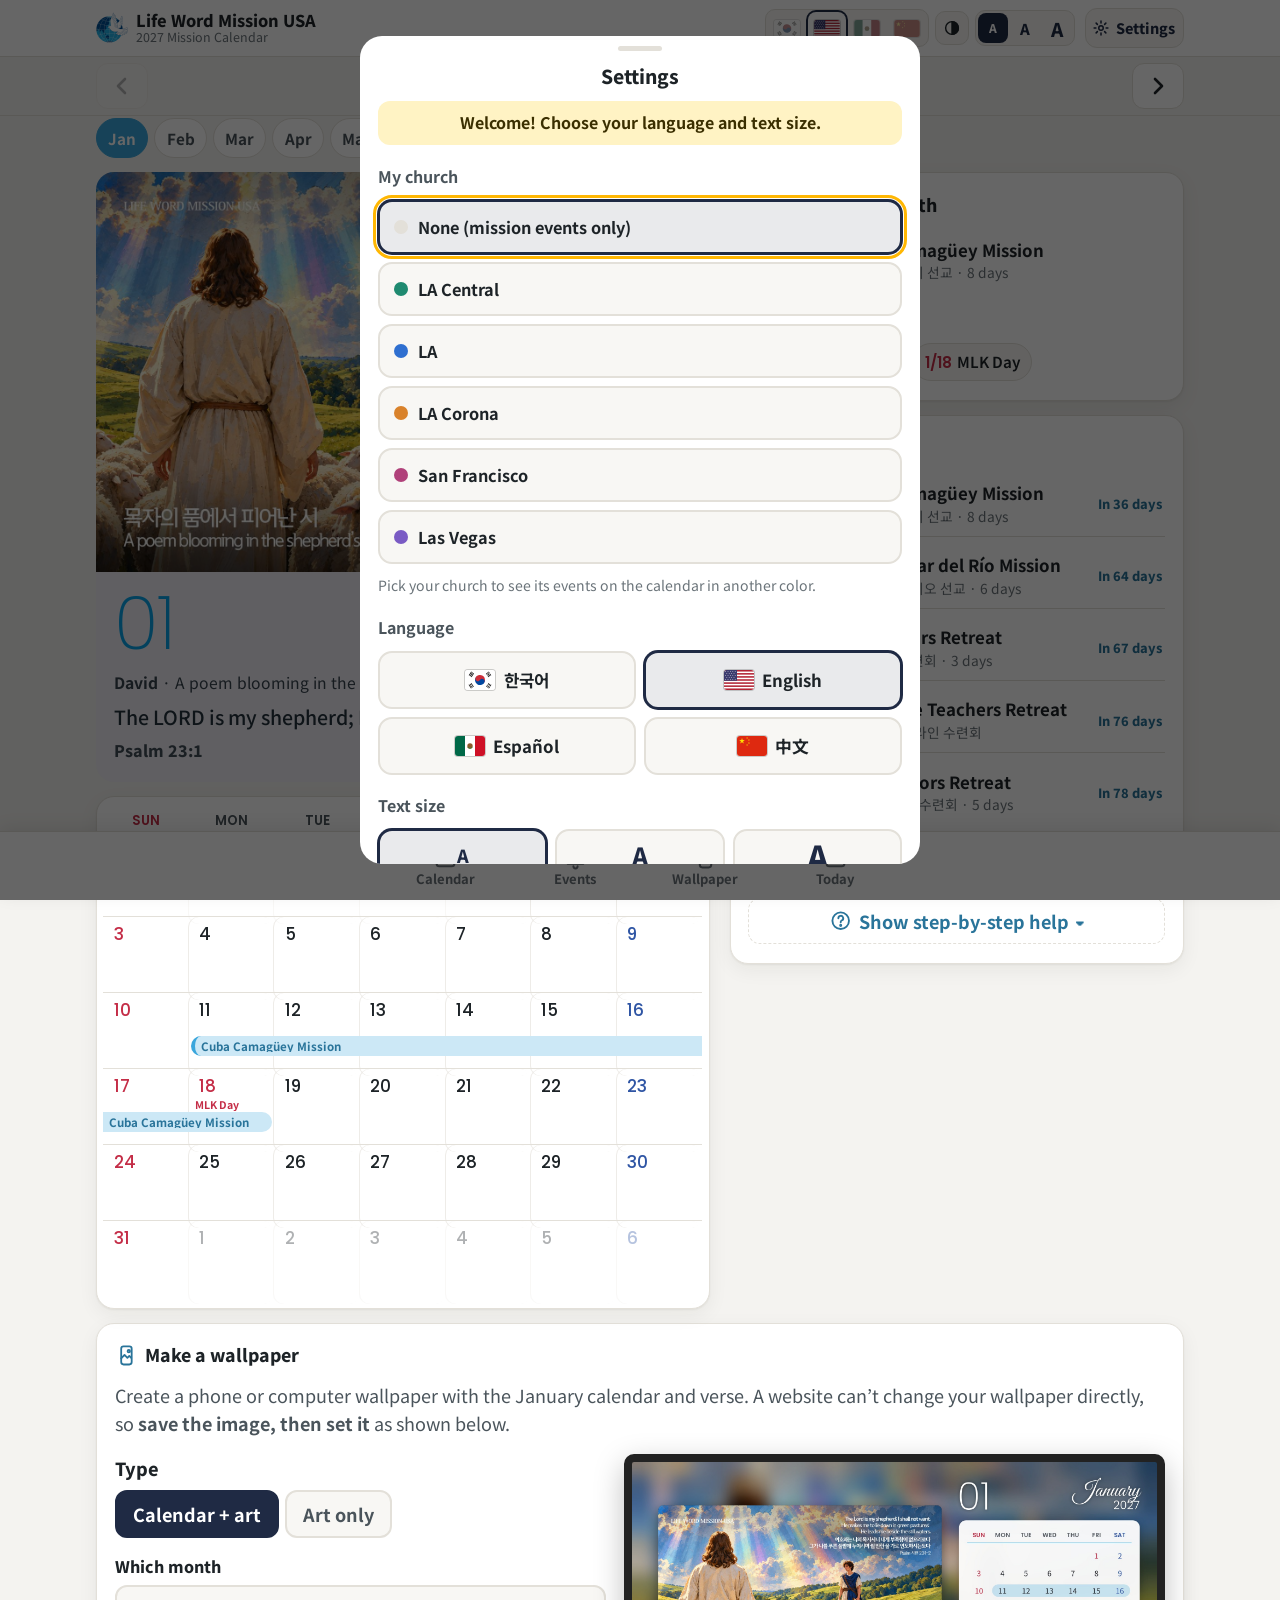
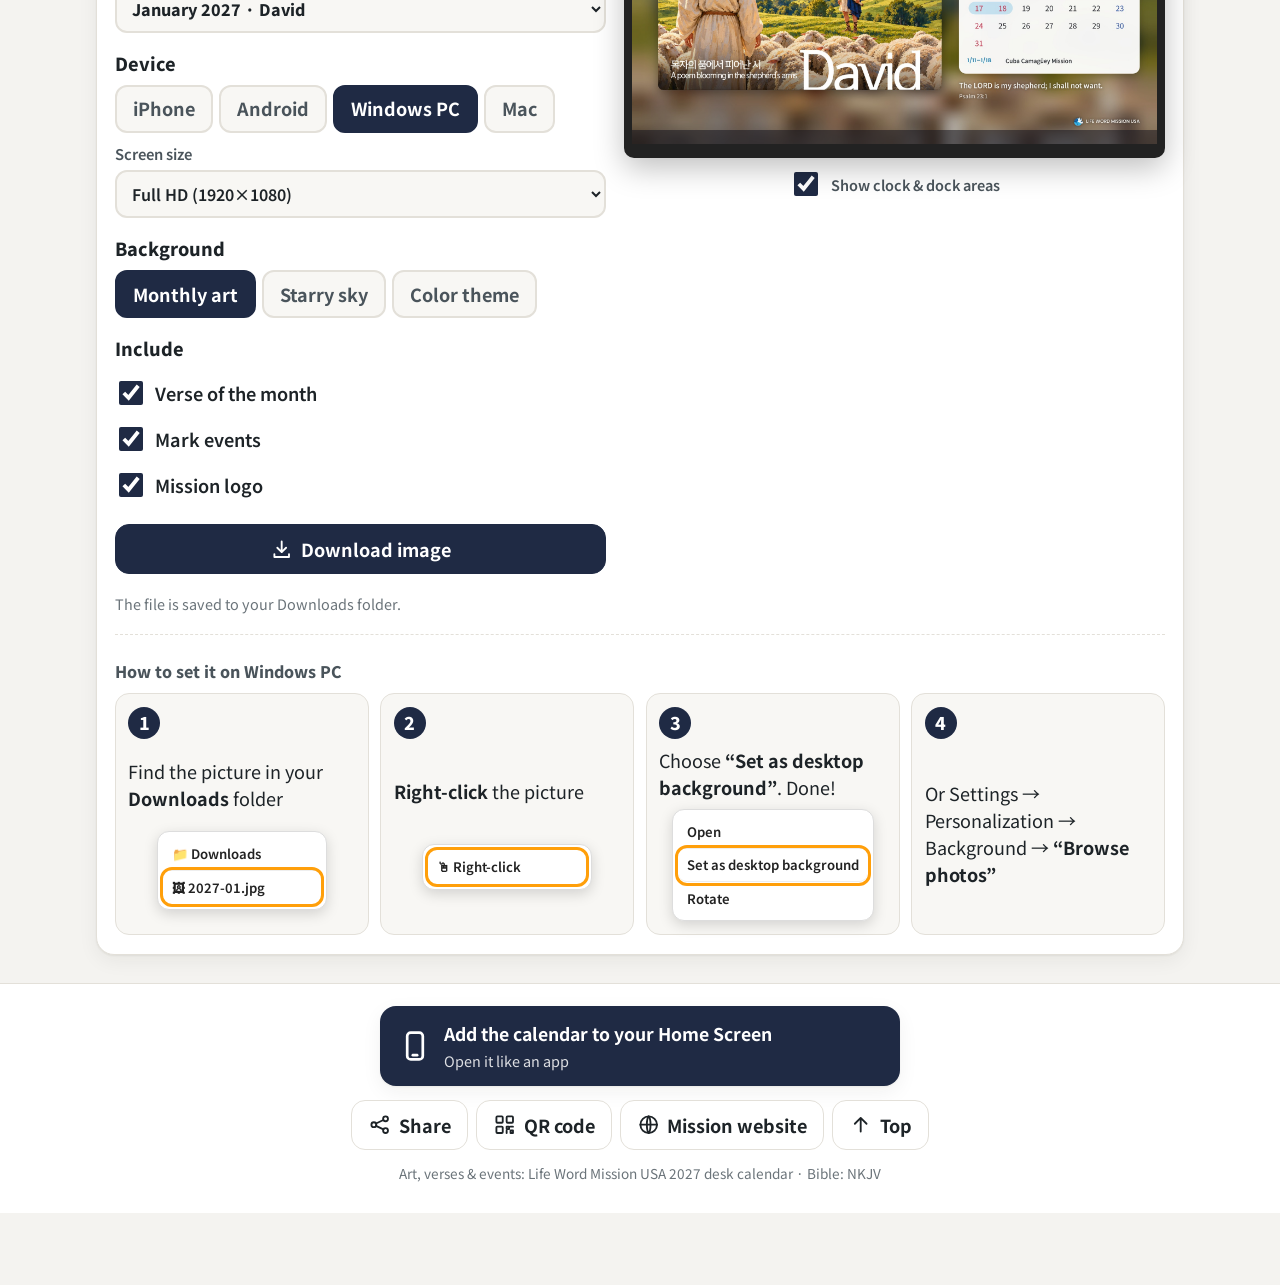
==== index.html @ 63432f18 "Show settings button on PC for church selection; clarify wording Co-Authored-By: Claude Opus 5.5 <no" ====
<!doctype html>
<html lang="ko">
<head>
  <meta charset="utf-8">
  <meta name="viewport" content="width=device-width, initial-scale=1, viewport-fit=cover">
  <title>2027 달력</title>
  <meta name="description" content="Life Word Mission USA · 2027 Calendar · Wallpapers">
  <meta property="og:type" content="website">
  <meta property="og:site_name" content="Life Word Mission USA">
  <meta property="og:title" content="Life Word Mission USA · 2027 Calendar">
  <meta property="og:description" content="Monthly verses, mission events and wallpapers">
  <meta property="og:url" content="https://ilhwan-moon.github.io/2027-jbchusa-callendar/">
  <meta property="og:image" content="https://ilhwan-moon.github.io/2027-jbchusa-callendar/og-image.jpg">
  <meta property="og:image:width" content="1200">
  <meta property="og:image:height" content="630">
  <meta name="twitter:card" content="summary_large_image">
  <meta name="robots" content="noindex, nofollow">
  <meta http-equiv="Cache-Control" content="no-cache">
  <meta name="build" content="20261119093648">
  <meta name="theme-color" content="#1f2a44">
  <link rel="manifest" href="manifest.webmanifest">
  <link rel="icon" href="favicon-32.png" type="image/png" sizes="32x32">
  <link rel="icon" href="icon-192.png" type="image/png" sizes="192x192">
  <link rel="apple-touch-icon" href="apple-touch-icon.png">
  <meta name="apple-mobile-web-app-capable" content="yes">
  <meta name="mobile-web-app-capable" content="yes">
  <meta name="apple-mobile-web-app-title" content="JBCHUSA">
  <meta name="apple-mobile-web-app-status-bar-style" content="default">
  <link rel="preconnect" href="https://fonts.googleapis.com">
  <link rel="preconnect" href="https://fonts.gstatic.com" crossorigin>
  <link href="https://fonts.googleapis.com/css2?family=Great+Vibes&family=Noto+Sans+KR:wght@400;500;700;800&family=Poppins:wght@200;300;500;600&display=swap" rel="stylesheet">
  <link rel="stylesheet" href="styles.css?v=20261119093648">
  <script>
    (function () { try { var m = localStorage.getItem('cal_theme') || ((document.cookie.match(/(?:^|;\s*)cal_theme=(light|dark)/) || [])[1]); if (m === 'light' || m === 'dark') document.documentElement.setAttribute('data-theme', m); } catch (e) {} })();
  </script>
  <script src="data.js?v=20261119093648"></script>
</head>
<body>
  <a class="skip" href="#main">본문으로</a>

  <header class="topbar" id="top">
    <div class="topbar-inner">
      <div class="brand">
        <img src="logo.png" alt="" width="38" height="38">
        <div>
          <div class="brand-name" data-i18n="church"></div>
          <div class="brand-sub" id="brandSub"></div>
        </div>
      </div>
      <button type="button" class="set-btn" id="setBtn" aria-haspopup="dialog"><span class="set-flag" id="setFlag"></span><span class="set-g" id="setG">가</span><span class="set-gear" aria-hidden="true"><svg viewBox="0 0 24 24"><path d="M6 9l6 6 6-6"/></svg></span><span class="set-cog" aria-hidden="true"><svg viewBox="0 0 24 24"><circle cx="12" cy="12" r="3"/><path d="M12 2.8v2.4M12 18.8v2.4M2.8 12h2.4M18.8 12h2.4M5.5 5.5l1.7 1.7M16.8 16.8l1.7 1.7M5.5 18.5l1.7-1.7M16.8 7.2l1.7-1.7"/></svg></span><span class="set-txt" id="setTxt"></span></button>
      <div class="controls">
        <div class="seg" role="group" aria-label="Language" id="langSeg">
          <button type="button" data-lang="ko" lang="ko" aria-label="한국어" title="한국어"><svg class="flag" width="26" height="17" viewBox="0 0 30 20" aria-hidden="true"><rect width="30" height="20" fill="#fff"/><g transform="translate(15 10) rotate(33.7)"><path d="M-5 0a5 5 0 0 1 10 0z" fill="#cd2e3a"/><path d="M-5 0a5 5 0 0 0 10 0z" fill="#0047a0"/><circle cx="-2.5" r="2.5" fill="#cd2e3a"/><circle cx="2.5" r="2.5" fill="#0047a0"/></g><g fill="#111"><g transform="translate(6.3 4.3) rotate(-56.3)"><rect x="-2.2" y="-1.6" width="4.4" height=".8"/><rect x="-2.2" y="-0.3" width="4.4" height=".8"/><rect x="-2.2" y="1.0" width="4.4" height=".8"/></g><g transform="translate(23.7 15.7) rotate(-56.3)"><rect x="-2.2" y="-1.6" width="1.9" height=".8"/><rect x=".3" y="-1.6" width="1.9" height=".8"/><rect x="-2.2" y="-0.3" width="1.9" height=".8"/><rect x=".3" y="-0.3" width="1.9" height=".8"/><rect x="-2.2" y="1.0" width="1.9" height=".8"/><rect x=".3" y="1.0" width="1.9" height=".8"/></g><g transform="translate(23.7 4.3) rotate(56.3)"><rect x="-2.2" y="-1.6" width="1.9" height=".8"/><rect x=".3" y="-1.6" width="1.9" height=".8"/><rect x="-2.2" y="-0.3" width="4.4" height=".8"/><rect x="-2.2" y="1.0" width="1.9" height=".8"/><rect x=".3" y="1.0" width="1.9" height=".8"/></g><g transform="translate(6.3 15.7) rotate(56.3)"><rect x="-2.2" y="-1.6" width="4.4" height=".8"/><rect x="-2.2" y="-0.3" width="1.9" height=".8"/><rect x=".3" y="-0.3" width="1.9" height=".8"/><rect x="-2.2" y="1.0" width="4.4" height=".8"/></g></g></svg></button>
          <button type="button" data-lang="en" lang="en" aria-label="English" title="English"><svg class="flag" width="26" height="17" viewBox="0 0 30 20" aria-hidden="true"><rect width="30" height="20" fill="#fff"/><rect y="0.00" width="30" height="1.54" fill="#b22234"/><rect y="3.08" width="30" height="1.54" fill="#b22234"/><rect y="6.15" width="30" height="1.54" fill="#b22234"/><rect y="9.23" width="30" height="1.54" fill="#b22234"/><rect y="12.31" width="30" height="1.54" fill="#b22234"/><rect y="15.38" width="30" height="1.54" fill="#b22234"/><rect y="18.46" width="30" height="1.54" fill="#b22234"/><rect width="13" height="10.77" fill="#3c3b6e"/><circle cx="1.6" cy="1.4" r=".45" fill="#fff"/><circle cx="4.0" cy="1.4" r=".45" fill="#fff"/><circle cx="6.4" cy="1.4" r=".45" fill="#fff"/><circle cx="8.8" cy="1.4" r=".45" fill="#fff"/><circle cx="11.2" cy="1.4" r=".45" fill="#fff"/><circle cx="2.8" cy="3.4" r=".45" fill="#fff"/><circle cx="5.2" cy="3.4" r=".45" fill="#fff"/><circle cx="7.6" cy="3.4" r=".45" fill="#fff"/><circle cx="10.0" cy="3.4" r=".45" fill="#fff"/><circle cx="1.6" cy="5.4" r=".45" fill="#fff"/><circle cx="4.0" cy="5.4" r=".45" fill="#fff"/><circle cx="6.4" cy="5.4" r=".45" fill="#fff"/><circle cx="8.8" cy="5.4" r=".45" fill="#fff"/><circle cx="11.2" cy="5.4" r=".45" fill="#fff"/><circle cx="2.8" cy="7.4" r=".45" fill="#fff"/><circle cx="5.2" cy="7.4" r=".45" fill="#fff"/><circle cx="7.6" cy="7.4" r=".45" fill="#fff"/><circle cx="10.0" cy="7.4" r=".45" fill="#fff"/><circle cx="1.6" cy="9.4" r=".45" fill="#fff"/><circle cx="4.0" cy="9.4" r=".45" fill="#fff"/><circle cx="6.4" cy="9.4" r=".45" fill="#fff"/><circle cx="8.8" cy="9.4" r=".45" fill="#fff"/><circle cx="11.2" cy="9.4" r=".45" fill="#fff"/></svg></button>
          <button type="button" data-lang="es" lang="es" aria-label="Español" title="Español"><svg class="flag" width="26" height="17" viewBox="0 0 30 20" aria-hidden="true"><rect width="10" height="20" fill="#006847"/><rect x="10" width="10" height="20" fill="#fff"/><rect x="20" width="10" height="20" fill="#ce1126"/><circle cx="15" cy="10" r="2.7" fill="#8c5a2b"/><path d="M12.6 11.4q2.4 2.2 4.8 0" fill="none" stroke="#2e7d32" stroke-width=".7"/></svg></button>
          <button type="button" data-lang="zh" lang="zh" aria-label="中文" title="中文"><svg class="flag" width="26" height="17" viewBox="0 0 30 20" aria-hidden="true"><rect width="30" height="20" fill="#de2910"/><polygon fill="#ffde00" points="5.00,2.00 5.67,4.08 7.85,4.07 6.08,5.35 6.76,7.43 5.00,6.14 3.24,7.43 3.92,5.35 2.15,4.07 4.33,4.08"/><polygon fill="#ffde00" points="10.39,1.08 10.33,1.80 11.00,2.09 10.29,2.25 10.22,2.97 9.85,2.35 9.14,2.52 9.62,1.97 9.25,1.34 9.91,1.63"/><polygon fill="#ffde00" points="12.72,3.31 12.38,3.95 12.88,4.47 12.17,4.34 11.83,4.98 11.73,4.26 11.01,4.14 11.66,3.82 11.56,3.10 12.07,3.63"/><polygon fill="#ffde00" points="12.94,6.66 12.37,7.10 12.62,7.79 12.01,7.38 11.44,7.83 11.64,7.13 11.04,6.72 11.77,6.70 11.97,6.00 12.21,6.68"/><polygon fill="#ffde00" points="10.36,8.07 10.32,8.79 11.00,9.05 10.30,9.24 10.26,9.97 9.86,9.35 9.16,9.54 9.62,8.98 9.22,8.37 9.90,8.63"/></svg></button>
        </div>
        <button type="button" class="theme-btn" id="themeBtn"><span class="ico" id="themeIco" aria-hidden="true"></span><span class="sr" id="themeLabel"></span></button>
        <div class="sizeseg" role="group" id="sizeSeg">
          <button type="button" data-size="1"><span class="g g1" aria-hidden="true">가</span></button>
          <button type="button" data-size="2"><span class="g g2" aria-hidden="true">가</span></button>
          <button type="button" data-size="3"><span class="g g3" aria-hidden="true">가</span></button>
        </div>
      </div>
    </div>
  </header>


  <div class="monthbar">
    <div class="monthbar-inner">
      <button type="button" class="mb-arrow" id="prevMonth"><svg viewBox="0 0 24 24" aria-hidden="true"><path d="M15 5l-7 7 7 7"/></svg><span class="sr" data-i18n="prevMonth"></span></button>
      <div class="mb-center">
        <div class="mb-title" id="monthTitle">&nbsp;</div>
      </div>
      <button type="button" class="mb-arrow" id="nextMonth"><span class="sr" data-i18n="nextMonth"></span><svg viewBox="0 0 24 24" aria-hidden="true"><path d="M9 5l7 7-7 7"/></svg></button>
    </div>
  </div>

  <main id="main" class="wrap">
    <div class="strip" id="strip" role="tablist"></div>
    <div class="grid">
      <div class="col-main">
        <section id="sec-cal" aria-labelledby="h-cal">
          <h2 class="sr" id="h-cal" data-i18n="calendar"></h2>
          <button type="button" class="art" id="artBtn">
            <img id="artImg" alt="" width="1400" height="913">
            <span class="art-zoom" aria-hidden="true"><svg viewBox="0 0 24 24"><circle cx="11" cy="11" r="6.5"/><path d="M16 16l4.5 4.5M8.5 11h5M11 8.5v5"/></svg></span>
          </button>
          <div class="banner" id="banner">
            <div class="banner-top">
              <div class="bn-num" id="bnNum">01</div>
              <div class="bn-script"><span id="bnScript">January</span><span class="bn-year">2027</span></div>
            </div>
            <p class="bn-theme"><b id="bnFig"></b> · <span id="bnTheme"></span></p>
            <blockquote class="bn-verse" id="bnVerse"></blockquote>
            <p class="bn-ref" id="bnRef"></p>
          </div>

          <div class="card calcard" id="calCard">
            <div class="dow" id="dow"></div>
            <div class="weeks" id="weeks"></div>
            <p class="swipe-hint" data-i18n="swipeHint"></p>
          </div>

          <div class="card daydetail" id="dayDetail" aria-live="polite"></div>
        </section>
      </div>

      <div class="col-side">
        <section class="card" id="sec-events" aria-labelledby="h-events">
          <h2 class="eyebrow" id="h-events"><span class="ico" data-ico="calendar"></span><span data-i18n="monthEvents"></span></h2>
          <ul class="ev-list" id="evList"></ul>
          <div id="holBlock">
            <h3 class="sub2" data-i18n="holidays"></h3>
            <ul class="hol-list" id="holList"></ul>
          </div>
        </section>

        <section class="card church" id="sec-church" aria-labelledby="h-church" hidden>
          <h2 class="eyebrow" id="h-church"><span class="ico" data-ico="church"></span><span id="churchTitle"></span></h2>
          <p class="ch-status" id="churchStatus"></p>
          <ul class="ev-list ch-list" id="churchList"></ul>
          <a class="btn wide" id="churchSub" target="_blank" rel="noopener" hidden><span class="ico" data-ico="plus"></span><span data-i18n="subscribe"></span></a>
        </section>

        <section class="card" id="sec-upcoming" aria-labelledby="h-up">
          <h2 class="eyebrow" id="h-up"><span class="ico" data-ico="bell"></span><span data-i18n="upcoming"></span></h2>
          <ul class="ev-list up" id="upList"></ul>
          <button type="button" class="btn wide" id="icsBtn"><span class="ico" data-ico="plus"></span><span data-i18n="addAll"></span></button>
          <button type="button" class="help-toggle" id="icsHelpBtn" aria-expanded="false" aria-controls="icsHelp"><span class="ico" data-ico="help"></span><span id="icsHelpTxt"></span><span class="chev" aria-hidden="true">▾</span></button>
          <div class="ics-help" id="icsHelp" hidden></div>
        </section>
      </div>
    </div>

    <!-- 배경화면 만들기 -->
    <section class="card wall" id="sec-wall" aria-labelledby="h-wall">
      <h2 class="eyebrow" id="h-wall"><span class="ico" data-ico="image"></span><span data-i18n="wallTitle"></span></h2>
      <p class="wall-lead" id="wallLead"></p>

      <div class="wall-grid">
        <div class="wall-opts">
          <fieldset class="opt">
            <legend data-i18n="kind"></legend>
            <div class="chips" id="kindSeg"></div>
          </fieldset>

          <label class="sel monthsel"><span data-i18n="whichMonth"></span>
            <select id="wallMonth"></select>
          </label>

          <fieldset class="opt">
            <legend data-i18n="device"></legend>
            <div class="chips" id="devSeg"></div>
            <label class="sel"><span data-i18n="size"></span>
              <select id="sizeSel"></select>
            </label>
          </fieldset>

          <fieldset class="opt" id="picOpt">
            <legend data-i18n="picture"></legend>
            <div class="chips" id="picSeg"></div>
            <div class="chips fit" id="fitSeg"></div>
          </fieldset>

          <fieldset class="opt" id="bgOpt">
            <legend data-i18n="background"></legend>
            <div class="chips" id="bgSeg"></div>
          </fieldset>

          <fieldset class="opt" id="incOpt">
            <legend data-i18n="include"></legend>
            <label class="chk"><input type="checkbox" id="optVerse" checked><span data-i18n="optVerse"></span></label>
            <label class="chk"><input type="checkbox" id="optEvents" checked><span data-i18n="optEvents"></span></label>
            <label class="chk"><input type="checkbox" id="optLogo" checked><span data-i18n="optLogo"></span></label>
          </fieldset>

          <div class="wall-actions">
            <button type="button" class="btn primary wide" id="saveBtn"><span class="ico" data-ico="download"></span><span id="saveTxt"></span></button>
            <button type="button" class="btn wide" id="dlBtn" hidden><span class="ico" data-ico="download"></span><span data-i18n="download"></span></button>
            <p class="hint" id="saveHint"></p>
          </div>
        </div>

        <div class="wall-preview">
          <div class="frame" id="frame">
            <img id="wallImg" alt="">
            <div class="safe" id="safe" aria-hidden="true">
              <div class="safe-clock"><small id="safeDate"></small><b>9:41</b></div>
              <div class="safe-dock"></div>
            </div>
            <div class="wall-loading" id="wallLoading" data-i18n="making"></div>
          </div>
          <label class="chk small"><input type="checkbox" id="optSafe" checked><span data-i18n="showSafe"></span></label>
          <div class="pos" id="posBox" hidden>
            <p class="pos-title"><b data-i18n="posTitle"></b><button type="button" class="pos-reset" id="posReset" data-i18n="posReset"></button></p>
            <p class="hint" data-i18n="posHint"></p>
            <label class="rng"><span data-i18n="posX"></span><input type="range" id="posX" min="0" max="100" step="1"></label>
            <label class="rng"><span data-i18n="posZ"></span><input type="range" id="posZ" min="100" max="250" step="5"></label>
            <label class="rng" id="posYRow"><span data-i18n="posY"></span><input type="range" id="posY" min="0" max="100" step="1"></label>
            <p class="hint" id="posYHint" data-i18n="posYHint"></p>
          </div>
        </div>
      </div>

      <div class="guide" id="guide"></div>
    </section>
  </main>

  <footer class="foot">
    <div class="wrap foot-inner">
      <button type="button" class="install-btn" id="installBtn" hidden>
        <span class="ico" data-ico="phone"></span>
        <span class="install-txt"><b data-i18n="installTitle"></b><small data-i18n="installSub"></small></span>
      </button>
      <div class="foot-actions">
        <button type="button" class="btn" id="shareBtn"><span class="ico" data-ico="share"></span><span data-i18n="share"></span></button>
        <button type="button" class="btn" id="qrBtn"><span class="ico" data-ico="qr"></span><span data-i18n="qr"></span></button>
        <a class="btn" href="https://www.jbchusa.org/" target="_blank" rel="noopener"><span class="ico" data-ico="globe"></span><span data-i18n="website"></span></a>
        <a class="btn" href="#top"><span class="ico" data-ico="up"></span><span data-i18n="toTop"></span></a>
      </div>
      <p class="foot-meta" data-i18n="source"></p>
    </div>
  </footer>

  <nav class="bottomnav" id="bottomnav" aria-label="Menu"></nav>

  <dialog id="artDialog" class="artdlg">
    <img id="artFull" alt="">
    <button type="button" class="btn" id="artClose" data-i18n="close"></button>
  </dialog>

  <dialog id="qrDialog">
    <div class="qr-box">
      <p class="qr-title" data-i18n="qrTitle"></p>
      <div id="qrCode"></div>
      <p class="qr-url" id="qrUrl"></p>
      <button type="button" class="btn" id="qrClose" data-i18n="close"></button>
    </div>
  </dialog>

  <dialog id="setDialog" class="sheet" aria-labelledby="setTitle">
    <div class="sheet-box">
      <div class="sheet-grip" aria-hidden="true"></div>
      <p class="sheet-title" id="setTitle"></p>
      <p class="sheet-welcome" id="setWelcome" hidden></p>
      <h3 class="sheet-h" id="setHChurch"></h3>
      <div class="set-church" id="setChurch"></div>
      <p class="sheet-note" id="setChurchNote"></p>
      <h3 class="sheet-h" id="setHLang"></h3>
      <div class="set-langs" id="setLangs"></div>
      <h3 class="sheet-h" id="setHSize"></h3>
      <div class="set-sizes" id="setSizes"></div>
      <h3 class="sheet-h" id="setHTheme"></h3>
      <div class="set-themes" id="setThemes"></div>
      <button type="button" class="btn primary wide" id="setDone"></button>
    </div>
  </dialog>

  <dialog id="installDialog">
    <div class="ins-box">
      <p class="ins-title" id="insTitle"></p>
      <ol class="ins-steps" id="insSteps"></ol>
      <button type="button" class="btn primary" id="insClose" data-i18n="ok"></button>
    </div>
  </dialog>

  <div class="toast" id="toast" role="status" aria-live="polite"></div>

  <script src="icshelp.js?v=20261119093648"></script>
  <script src="wallpaper.js?v=20261119093648"></script>
  <script src="app.js?v=20261119093648"></script>
</body>
</html>
---- styles.css ----
:root {
  --bg: #f4f3f0;
  --surface: #ffffff;
  --surface-2: #f8f7f4;
  --ink: #1d2327;
  --ink-2: #4a545b;
  --muted: #6b747a;
  --line: #e3e0d9;
  --primary: #1f2a44;
  --primary-ink: #ffffff;
  --red: #c42d47;
  --blue: #2f55a4;
  --focus: #ffb703;
  --shadow: 0 1px 2px rgba(30, 30, 20, .06), 0 6px 20px rgba(30, 30, 20, .06);
  --radius: 18px;
  --sans: "Noto Sans KR", -apple-system, BlinkMacSystemFont, "Apple SD Gothic Neo", "Malgun Gothic", "PingFang SC", "Microsoft YaHei", "Segoe UI", Roboto, sans-serif;
  --pop: Poppins, var(--sans);
  --script: "Great Vibes", cursive;
  --m-bg: #f0eff5; --m-on: #24313d; --m-num: #08a4e9; --m-acc: #3aa6dc;
  --acc-soft: color-mix(in srgb, var(--m-acc) 26%, var(--surface));
  --acc-ink: color-mix(in srgb, var(--m-acc) 70%, #000);
  color-scheme: light;
}
@media (prefers-color-scheme: dark) {
  :root:not([data-theme="light"]) {
    --bg: #111417; --surface: #1a1f23; --surface-2: #20262b; --ink: #eef1f2; --ink-2: #c3cbcf; --muted: #9aa5ab; --line: #2e383d;
    --primary: #9fb3e0; --primary-ink: #0f1626; --red: #ff7a8e; --blue: #8fb0ff; --shadow: 0 1px 2px rgba(0,0,0,.4);
    --acc-ink: color-mix(in srgb, var(--m-acc) 55%, #fff); color-scheme: dark;
  }
}
:root[data-theme="dark"] {
  --bg: #111417; --surface: #1a1f23; --surface-2: #20262b; --ink: #eef1f2; --ink-2: #c3cbcf; --muted: #9aa5ab; --line: #2e383d;
  --primary: #9fb3e0; --primary-ink: #0f1626; --red: #ff7a8e; --blue: #8fb0ff; --shadow: 0 1px 2px rgba(0,0,0,.4);
  --acc-ink: color-mix(in srgb, var(--m-acc) 55%, #fff); color-scheme: dark;
}

/* 글씨 크기 3단계 */
html { font-size: 100%; -webkit-text-size-adjust: 100%; scroll-behavior: smooth; scroll-padding-top: 9rem; }
html[data-size="2"] { font-size: 118.75%; }
html[data-size="3"] { font-size: 137.5%; }
@media (prefers-reduced-motion: reduce) { html { scroll-behavior: auto; } * { transition: none !important; animation: none !important; } }

* { box-sizing: border-box; }
body {
  margin: 0; background: var(--bg); color: var(--ink);
  font-family: var(--sans); font-size: 1.125rem; line-height: 1.6;
  word-break: keep-all; overflow-wrap: break-word;
  padding-bottom: calc(72px + env(safe-area-inset-bottom));
}
button, input, select { font: inherit; color: inherit; }
html[lang="zh"] body { word-break: normal; line-break: strict; }
html[lang="zh"] .dow { font-family: var(--sans); font-size: .95rem; }
a { color: var(--primary); }
:focus-visible { outline: 3px solid var(--focus); outline-offset: 2px; border-radius: 8px; }
.sr { position: absolute; width: 1px; height: 1px; overflow: hidden; clip: rect(0 0 0 0); white-space: nowrap; }
.skip { position: absolute; left: -999px; top: 0; background: var(--primary); color: var(--primary-ink); padding: .5rem 1rem; z-index: 50; }
.skip:focus { left: 1rem; }
[hidden] { display: none !important; }
.wrap { max-width: 1120px; margin: 0 auto; padding: 0 16px; }
.ico { display: inline-flex; }
.ico svg { width: 1.3em; height: 1.3em; fill: none; stroke: currentColor; stroke-width: 1.9; stroke-linecap: round; stroke-linejoin: round; }

/* ── 위쪽 막대 (소식지와 같음) ── */
.topbar { position: sticky; top: 0; z-index: 20; background: var(--surface); border-bottom: 1px solid var(--line); }
.topbar-inner { max-width: 1120px; margin: 0 auto; padding: 8px 16px; display: flex; align-items: center; justify-content: space-between; gap: 6px 10px; flex-wrap: wrap; }
.brand { display: flex; align-items: center; gap: 8px; min-width: 0; }
.brand img { border-radius: 8px; flex: none; width: 32px; height: 32px; }
.brand-name { font-weight: 800; font-size: 1.02rem; line-height: 1.2; }
.brand-sub { font-size: .78rem; color: var(--muted); line-height: 1.2; }
/* 상단 설정 버튼: 작게 (국기 · 화면모드 · 글씨 크기) */
.controls { display: flex; align-items: center; gap: 6px; margin-left: auto; }
.seg { display: inline-flex; gap: 2px; background: var(--surface-2); border: 1px solid var(--line); border-radius: 10px; padding: 2px; }
.seg button { display: grid; place-items: center; border: 0; background: transparent; width: 38px; height: 32px; padding: 0; border-radius: 8px; cursor: pointer; opacity: .55; filter: saturate(.6); }
.seg button[aria-pressed="true"] { opacity: 1; filter: none; background: var(--surface); box-shadow: 0 0 0 2px var(--primary); }
.flag { width: 26px; height: 17px; border-radius: 3px; box-shadow: 0 0 0 1px rgba(0,0,0,.18); display: block; }
.theme-btn { display: inline-grid; place-items: center; width: 34px; height: 34px; border-radius: 10px; border: 1px solid var(--line); background: var(--surface-2); color: var(--ink); cursor: pointer; flex: none; }
.theme-btn .ico svg { width: 18px; height: 18px; }
.sizeseg { display: inline-flex; align-items: stretch; background: var(--surface-2); border: 1px solid var(--line); border-radius: 10px; padding: 2px; gap: 2px; }
.sizeseg button { display: grid; place-items: center; width: 30px; height: 30px; border: 0; border-radius: 8px; background: transparent; color: var(--primary); cursor: pointer; font-weight: 800; line-height: 1; padding: 0; }
.sizeseg .g1 { font-size: 12px; } .sizeseg .g2 { font-size: 15px; } .sizeseg .g3 { font-size: 19px; }
.sizeseg button[aria-pressed="true"] { background: var(--primary); color: var(--primary-ink); }
.set-cog, .set-txt { display: none; }
.set-cog svg { width: 18px; height: 18px; fill: none; stroke: currentColor; stroke-width: 2; stroke-linecap: round; display: block; }
.set-btn { display: none; align-items: center; gap: 6px; flex: none; height: 40px; padding: 0 8px 0 6px; border: 1px solid var(--line); border-radius: 12px; background: var(--surface-2); color: var(--primary); cursor: pointer; font-weight: 800; }
.set-flag .flag { width: 24px; height: 16px; }
.set-g { font-size: 17px; line-height: 1; }
.set-gear svg { width: 16px; height: 16px; fill: none; stroke: currentColor; stroke-width: 2.4; stroke-linecap: round; stroke-linejoin: round; display: block; }
/* PC: 상단에 언어·글씨 버튼이 펼쳐져 있으므로 설정 버튼은 톱니 + 「설정」(내 교회 고르기) */
@media (min-width: 720px) { .set-btn { display: inline-flex; order: 2; } .set-flag, .set-g, .set-gear { display: none; } .set-cog, .set-txt { display: inline-flex; } .set-txt { font-size: .9rem; } }
@media (max-width: 719px) {
  .controls { display: none; }
  .set-btn { display: inline-flex; }
  .topbar-inner { flex-wrap: nowrap; }
  .brand { flex: 1 1 auto; }
  .brand > div { min-width: 0; }
  .brand-name, .brand-sub { white-space: nowrap; overflow: hidden; text-overflow: ellipsis; }
}
/* 설정 창 (휴대폰: 아래에서 올라옴) */
dialog.sheet { width: 100%; max-width: 560px; margin: auto auto 0; border-radius: 22px 22px 0 0; padding: 0; }
dialog.sheet[open] { animation: sheetUp .22s ease-out; }
@keyframes sheetUp { from { transform: translateY(40px); opacity: .4; } to { transform: none; opacity: 1; } }
@media (min-width: 720px) { dialog.sheet { margin: auto; border-radius: 22px; } }
.sheet-box { padding: 10px 18px calc(18px + env(safe-area-inset-bottom)); display: grid; gap: 4px; max-height: 92dvh; overflow: auto; }
.sheet-grip { width: 44px; height: 5px; border-radius: 3px; background: var(--line); justify-self: center; margin-bottom: 6px; }
.sheet-title { margin: 0; font-size: 1.2rem; font-weight: 800; text-align: center; }
.sheet-welcome { margin: .3rem 0 0; padding: .6rem .8rem; border-radius: 12px; background: #fff3c4; color: #3b2f00; font-weight: 700; font-size: 1rem; text-align: center; }
.sheet-h { margin: .9rem 0 .4rem; font-size: 1rem; color: var(--ink-2); }
.set-langs { display: grid; grid-template-columns: 1fr 1fr; gap: 8px; }
.set-sizes, .set-themes { display: grid; grid-template-columns: repeat(3, 1fr); gap: 8px; }
.set-langs button, .set-sizes button, .set-themes button { display: flex; align-items: center; justify-content: center; gap: .55rem; min-height: 58px; padding: .4rem .5rem; border-radius: 14px; border: 2px solid var(--line); background: var(--surface-2); color: var(--ink); font-weight: 700; font-size: 1.05rem; cursor: pointer; }
.set-langs .flag { width: 30px; height: 20px; flex: none; }
.set-sizes button { flex-direction: column; gap: 2px; min-height: 76px; font-size: .85rem; }
.set-sizes .sz { color: var(--primary); font-weight: 800; line-height: 1.1; }
.set-themes button { flex-direction: column; gap: 2px; font-size: .9rem; }
.set-themes svg { width: 24px; height: 24px; fill: none; stroke: currentColor; stroke-width: 1.9; stroke-linecap: round; stroke-linejoin: round; }
.set-langs button[aria-pressed="true"], .set-sizes button[aria-pressed="true"], .set-themes button[aria-pressed="true"] { border-color: var(--primary); background: color-mix(in srgb, var(--primary) 10%, var(--surface)); box-shadow: 0 0 0 1px var(--primary); }
.set-church { display: grid; grid-template-columns: 1fr; gap: 8px; }
.set-church button { display: flex; align-items: center; gap: .6rem; min-height: 54px; padding: .4rem .9rem; border-radius: 14px; border: 2px solid var(--line); background: var(--surface-2); color: var(--ink); font-weight: 700; font-size: 1.02rem; cursor: pointer; text-align: left; }
.set-church button[aria-pressed="true"] { border-color: var(--primary); background: color-mix(in srgb, var(--primary) 10%, var(--surface)); box-shadow: 0 0 0 1px var(--primary); }
.set-church .dot { width: 14px; height: 14px; border-radius: 50%; flex: none; background: var(--line); }
.sheet-note { margin: .4rem 0 0; font-size: .88rem; color: var(--muted); }
/* 교회 일정 */
.bar.ch { background: color-mix(in srgb, var(--ch) 22%, var(--surface)); border-left-color: var(--ch); }
.bar.ch span { color: color-mix(in srgb, var(--ch) 75%, #000); }
:root[data-theme="dark"] .bar.ch span { color: color-mix(in srgb, var(--ch) 55%, #fff); }
.chdots { position: absolute; left: 0; right: 0; bottom: .3rem; display: flex; justify-content: center; gap: 3px; pointer-events: none; }
.chdots i { width: 6px; height: 6px; border-radius: 50%; background: var(--ch); }
@media (min-width: 520px) { .chdots { justify-content: flex-start; padding-left: .45rem; } }
.church .eyebrow .ico { color: var(--ch); }
.ch-status { margin: -.2rem 0 .6rem; font-size: .9rem; color: var(--muted); }
.ch-status.soon, .sheet-note.soon { padding: .7rem .85rem; border-radius: 12px; background: color-mix(in srgb, var(--ch) 12%, var(--surface)); border: 1px solid color-mix(in srgb, var(--ch) 35%, transparent); color: var(--ink); font-weight: 600; font-size: .98rem; line-height: 1.5; }
.sheet-note.soon { margin-top: .5rem; }
.ch-list .ev-date { background: var(--ch); }
.ch-time { font-family: var(--pop); font-weight: 600; font-size: .85rem; color: color-mix(in srgb, var(--ch) 75%, var(--ink)); }
.dd-list li.ch { border-left: 4px solid var(--ch); }
.dd-sub { margin: .7rem 0 .35rem; font-size: .95rem; color: var(--ch); font-weight: 800; }
#churchSub { margin-top: .8rem; }
#setDone { margin-top: 1rem; min-height: 54px; font-size: 1.1rem; }
.size-hint { position: sticky; top: var(--topbar-h, 66px); z-index: 18; display: flex; align-items: center; justify-content: space-between; gap: 10px; padding: 10px 16px; background: #fff3c4; color: #3b2f00; font-weight: 700; font-size: 16px; line-height: 1.4; border-bottom: 1px solid #e6d58a; }
.size-hint button { flex: none; min-height: 40px; padding: 0 14px; border-radius: 10px; border: 0; background: #3b2f00; color: #fff3c4; font-weight: 800; cursor: pointer; }
@media (max-width: 420px) { .brand-sub { display: none; } }
@media (max-width: 360px) { .topbar-inner { padding: 6px 10px; } .seg button { width: 34px; } }

/* ── 달 이동 막대 ── */
.monthbar { position: sticky; top: var(--topbar-h, 66px); z-index: 19; background: var(--bg); border-bottom: 1px solid var(--line); }
.monthbar-inner { max-width: 1120px; margin: 0 auto; display: flex; align-items: center; justify-content: space-between; gap: 8px; padding: 6px 16px; }
.mb-arrow { display: inline-grid; place-items: center; min-height: 46px; min-width: 52px; border: 1px solid var(--line); background: var(--surface); border-radius: 12px; cursor: pointer; color: var(--ink); }
.mb-arrow svg { width: 24px; height: 24px; fill: none; stroke: currentColor; stroke-width: 2.6; stroke-linecap: round; stroke-linejoin: round; }
.mb-arrow:disabled { opacity: .3; cursor: default; }
.mb-title { font-weight: 800; font-size: 1.3rem; text-align: center; }
.strip { display: flex; gap: 6px; overflow-x: auto; margin: 0 -16px 10px; padding: 2px 16px 4px; scrollbar-width: none; scroll-behavior: smooth; }
.strip::-webkit-scrollbar { display: none; }
.strip button { flex: none; min-height: 40px; min-width: 52px; padding: 0 .7rem; border-radius: 999px; border: 1px solid var(--line); background: var(--surface); font-weight: 700; font-size: .95rem; cursor: pointer; color: var(--ink-2); }
.strip button[aria-selected="true"] { background: var(--c); border-color: var(--c); color: #fff; }

/* ── 본문 ── */
main { padding-top: 10px; }
.grid { display: grid; gap: 14px; grid-template-columns: minmax(0, 1fr); }
.col-main, .col-side { display: grid; gap: 14px; align-content: start; min-width: 0; grid-template-columns: minmax(0, 1fr); }
@media (min-width: 900px) { .grid { grid-template-columns: minmax(0, 1.35fr) minmax(0, 1fr); gap: 20px; } }
.card { background: var(--surface); border: 1px solid var(--line); border-radius: var(--radius); padding: 1.1rem 1.1rem 1.2rem; box-shadow: var(--shadow); }
.eyebrow { display: flex; align-items: center; gap: .45rem; margin: 0 0 .7rem; font-size: 1.1rem; font-weight: 800; color: var(--ink); }
.eyebrow .ico { color: var(--acc-ink); }
.sub2 { margin: 1.1rem 0 .5rem; font-size: 1rem; color: var(--ink-2); font-weight: 800; }
.empty { color: var(--muted); margin: .2rem 0; list-style: none; }
.hint { margin: .6rem 0 0; font-size: .9rem; color: var(--muted); }
.btn { display: inline-flex; align-items: center; justify-content: center; gap: .45rem; min-height: 50px; padding: .5rem 1rem; border-radius: 14px; border: 1px solid var(--line); background: var(--surface); color: var(--ink); font-weight: 700; text-decoration: none; cursor: pointer; }
.btn.primary { background: var(--primary); color: var(--primary-ink); border-color: var(--primary); }
.btn.wide { width: 100%; }

/* 이달의 그림 */
#sec-cal { display: grid; gap: 0; grid-template-columns: minmax(0, 1fr); }
#sec-cal.swap-next { animation: swapN .28s ease-out; }
#sec-cal.swap-prev { animation: swapP .28s ease-out; }
@keyframes swapN { from { opacity: .3; transform: translateX(24px); } to { opacity: 1; transform: none; } }
@keyframes swapP { from { opacity: .3; transform: translateX(-24px); } to { opacity: 1; transform: none; } }
.art { display: block; position: relative; padding: 0; border: 0; border-radius: var(--radius) var(--radius) 0 0; overflow: hidden; cursor: zoom-in; background: var(--m-bg); }
.art img { display: block; width: 100%; height: auto; aspect-ratio: 1400 / 913; object-fit: cover; }
.art-zoom { position: absolute; right: 10px; top: 10px; width: 40px; height: 40px; border-radius: 50%; background: rgba(0,0,0,.45); color: #fff; display: grid; place-items: center; }
.art-zoom svg { width: 22px; height: 22px; fill: none; stroke: currentColor; stroke-width: 2; stroke-linecap: round; }

/* 달 머리 (탁상달력 디자인) */
.banner { background: var(--m-bg); color: var(--m-on); padding: 1rem 1.15rem 1.2rem; border-radius: 0 0 var(--radius) var(--radius); margin-bottom: 14px; }
.banner-top { display: flex; align-items: flex-end; justify-content: space-between; gap: 10px; }
.bn-num { font-family: var(--pop); font-weight: 200; font-size: min(4.6rem, 21vw); line-height: .9; color: var(--m-num); letter-spacing: -.02em; }
.bn-script { text-align: right; line-height: 1; color: var(--m-on); }
.bn-script span:first-child { display: block; font-family: var(--script); font-size: min(2.8rem, 12.5vw); color: var(--m-num); }
.bn-year { font-family: var(--pop); font-weight: 300; font-size: 1.5rem; }
.bn-theme { margin: .8rem 0 .2rem; font-size: .98rem; opacity: .9; }
.bn-verse { margin: .3rem 0 .3rem; font-size: 1.22rem; line-height: 1.7; font-weight: 500; }
.bn-ref { margin: 0; font-weight: 800; font-size: 1rem; opacity: .85; }

/* 달력 */
.calcard { padding: .6rem .4rem .7rem; }
.dow { display: grid; grid-template-columns: repeat(7, 1fr); text-align: center; font-family: var(--pop); font-weight: 600; font-size: .82rem; color: var(--ink-2); padding: .2rem 0 .45rem; border-bottom: 2px solid var(--m-acc); }
html[lang="ko"] .dow { font-family: var(--sans); font-size: .95rem; }
.dow .sun { color: var(--red); } .dow .sat { color: var(--blue); }
.week { display: grid; grid-template-columns: repeat(7, minmax(0, 1fr)); grid-template-rows: 2.15rem repeat(var(--lanes), 1.45rem) .5rem; border-bottom: 1px solid var(--line); position: relative; }
.week:last-child { border-bottom: 0; }
.day { grid-row: 1 / -1; position: relative; display: flex; flex-direction: column; align-items: center; justify-content: flex-start; gap: 0; min-height: 3.9rem; padding: .25rem 0 0; border: 0; background: transparent; cursor: pointer; border-radius: 10px; color: var(--ink); }
.day + .day { box-shadow: -1px 0 0 0 color-mix(in srgb, var(--line) 60%, transparent); }
.day .dn { display: grid; place-items: center; width: 1.9rem; height: 1.9rem; border-radius: 50%; font-family: var(--pop); font-size: 1.05rem; font-weight: 500; line-height: 1; }
.day .hn { display: none; }
.day.sun .dn, .day.hol .dn { color: var(--red); }
.day.sat .dn { color: var(--blue); }
.day.out { opacity: .35; }
.day.today .dn { background: var(--red); color: #fff; }
.day.sel { background: color-mix(in srgb, var(--m-acc) 14%, transparent); outline: 2px solid var(--m-acc); outline-offset: -2px; }
.day.hol::after { content: ""; position: absolute; top: .35rem; right: 18%; width: 6px; height: 6px; border-radius: 50%; background: var(--red); }
.bar { position: relative; z-index: 1; pointer-events: none; align-self: center; height: 1.25rem; margin: 0 2px; border-radius: 999px; background: var(--acc-soft); border-left: 4px solid var(--m-acc); display: flex; align-items: center; overflow: hidden; }
.bar.cont { border-left: 0; border-top-left-radius: 0; border-bottom-left-radius: 0; margin-left: 0; }
.bar.more { border-top-right-radius: 0; border-bottom-right-radius: 0; margin-right: 0; }
.bar span { padding: 0 .35rem; font-size: .72rem; font-weight: 700; color: var(--acc-ink); white-space: nowrap; overflow: hidden; text-overflow: ellipsis; line-height: 1; }
html[data-size="3"] .bar span { font-size: .62rem; }
.swipe-hint { margin: .5rem 0 0; text-align: center; font-size: .82rem; color: var(--muted); }
@media (min-width: 520px) {
  .week { grid-template-rows: 2.6rem repeat(var(--lanes), 1.5rem) .6rem; }
  .day { align-items: flex-start; padding: .3rem .35rem 0; min-height: 5.2rem; }
  .day .hn { display: block; max-width: 100%; font-size: .66rem; font-weight: 700; color: var(--red); white-space: nowrap; overflow: hidden; text-overflow: ellipsis; line-height: 1.1; }
  .day.hol::after { display: none; }
  .day .dn { width: auto; min-width: 1.9rem; height: 1.6rem; padding: 0 .3rem; border-radius: 999px; justify-content: start; }
  .swipe-hint { display: none; }
}
@media (hover: hover) { .day:hover { background: color-mix(in srgb, var(--m-acc) 10%, transparent); } }

/* 날짜 눌렀을 때 */
.daydetail { margin-top: 12px; border-left: 6px solid var(--m-acc); }
.dd-title { margin: 0 0 .5rem; font-size: 1.15rem; display: flex; gap: .5rem; align-items: center; }
.tag { font-size: .78rem; background: var(--red); color: #fff; padding: .1rem .55rem; border-radius: 999px; }
.dd-list { list-style: none; margin: 0; padding: 0; display: grid; gap: .5rem; }
.dd-list li { display: grid; gap: .05rem; padding: .55rem .7rem; border-radius: 12px; background: var(--surface-2); }
.dd-list li.hol b { color: var(--red); }
.dd-list small { color: var(--muted); font-size: .88rem; }

/* 행사 목록 */
.ev-list { list-style: none; margin: 0; padding: 0; display: grid; gap: .55rem; }
.ev-list li { display: grid; grid-template-columns: auto 1fr auto; gap: .7rem; align-items: center; padding: .55rem .2rem; border-bottom: 1px solid var(--line); }
.ev-list li:last-child { border-bottom: 0; }
.ev-list li.empty { display: block; border: 0; }
.ev-date { justify-self: start; min-width: 5.6em; text-align: center; padding: .25rem .55rem; border-radius: 999px; background: var(--m-acc); color: #fff; font-family: var(--pop); font-weight: 600; font-size: .9rem; white-space: nowrap; }
.ev-body { display: grid; min-width: 0; }
.ev-body b { font-size: 1.05rem; line-height: 1.35; }
.ev-body small { color: var(--muted); font-size: .86rem; }
.dday { font-size: .8rem; font-weight: 800; color: var(--acc-ink); white-space: nowrap; }
.dday.now { color: var(--red); }
.dd-list .ev-date { display: inline-block; justify-self: start; margin-bottom: .2rem; }
.hol-list { list-style: none; margin: 0; padding: 0; display: flex; flex-wrap: wrap; gap: .4rem; }
.hol-list li { padding: .3rem .7rem; border-radius: 999px; background: var(--surface-2); border: 1px solid var(--line); font-weight: 600; font-size: .95rem; }
.hol-d { color: var(--red); font-family: var(--pop); font-weight: 600; margin-right: .35rem; }
#icsBtn { margin-top: 1rem; }
.help-toggle { display: flex; align-items: center; justify-content: center; gap: .4rem; width: 100%; min-height: 46px; margin-top: 8px; border: 1px dashed var(--line); border-radius: 12px; background: transparent; color: var(--acc-ink); font-weight: 700; cursor: pointer; }
.help-toggle .chev { transition: transform .2s; }
.help-toggle[aria-expanded="true"] .chev { transform: rotate(180deg); }
.ics-help { margin-top: 10px; padding: .9rem; border-radius: 14px; background: var(--surface-2); border: 1px solid var(--line); }
.ics-help p { margin: 0 0 .7rem; font-size: .98rem; }
.ics-tabs { display: flex; flex-wrap: wrap; gap: 6px; margin-bottom: .7rem; }
.ics-tabs button { min-height: 40px; padding: 0 .8rem; border-radius: 10px; border: 1px solid var(--line); background: var(--surface); font-weight: 700; font-size: .92rem; cursor: pointer; color: var(--ink-2); }
.ics-tabs button[aria-selected="true"] { background: var(--primary); border-color: var(--primary); color: var(--primary-ink); }
.ics-steps { list-style: none; margin: 0 0 .8rem; padding: 0; counter-reset: s; display: grid; gap: .55rem; }
.ics-steps li { counter-increment: s; position: relative; padding-left: 2.2rem; line-height: 1.55; font-size: .98rem; }
.ics-steps li::before { content: counter(s); position: absolute; left: 0; top: .05rem; width: 1.6rem; height: 1.6rem; border-radius: 50%; background: var(--m-acc); color: #fff; display: grid; place-items: center; font-weight: 800; font-size: .85rem; }
.ics-notes { list-style: none; margin: 0; padding: .7rem 0 0; border-top: 1px dashed var(--line); display: grid; gap: .45rem; font-size: .92rem; color: var(--ink-2); }

/* ── 배경화면 ── */
.wall { margin-top: 14px; }
.wall-lead { margin: 0 0 1rem; color: var(--ink-2); }
.wall-grid { display: grid; gap: 18px; grid-template-columns: minmax(0, 1fr); }
.wall-opts { min-width: 0; }
@media (min-width: 820px) { .wall-grid { grid-template-columns: minmax(0, 1fr) minmax(0, 1.1fr); align-items: start; } }
.opt { border: 0; padding: 0; margin: 0 0 1rem; min-width: 0; }
.opt legend { font-weight: 800; margin-bottom: .45rem; padding: 0; }
.chips { display: flex; flex-wrap: wrap; gap: 6px; }
.chips button { min-height: 48px; padding: 0 1rem; border-radius: 12px; border: 2px solid var(--line); background: var(--surface-2); font-weight: 700; cursor: pointer; color: var(--ink-2); }
.chips.fit { margin-top: 8px; }
.chips.fit button { min-height: 44px; font-size: .95rem; }
.chips button[aria-pressed="true"] { border-color: var(--primary); background: var(--primary); color: var(--primary-ink); }
.sel { display: grid; gap: .3rem; margin-top: .6rem; font-size: .92rem; color: var(--ink-2); font-weight: 600; }
.monthsel { margin: 0 0 1rem; font-weight: 800; font-size: 1rem; color: var(--ink); }
.sel select { width: 100%; min-width: 0; max-width: 100%; text-overflow: ellipsis;  min-height: 48px; padding: 0 .7rem; border-radius: 12px; border: 2px solid var(--line); background: var(--surface-2); font-size: 1rem; color: var(--ink); }
.chk { display: flex; align-items: center; gap: .6rem; min-height: 46px; font-weight: 600; cursor: pointer; }
.chk input { width: 24px; height: 24px; accent-color: var(--primary); flex: none; }
.chk.small { min-height: 40px; font-size: .9rem; color: var(--ink-2); justify-content: center; }
.wall-actions { display: grid; gap: 8px; }
.wall-preview { display: grid; justify-items: center; gap: 6px; }
.frame { position: relative; width: 100%; background: #222; overflow: hidden; box-shadow: 0 10px 30px rgba(0,0,0,.25); }
.frame.phone { max-width: 290px; border-radius: 34px; border: 8px solid #111; aspect-ratio: 1179 / 2556; }
.frame.desk { max-width: 560px; border-radius: 10px; border: 8px solid #222; border-bottom-width: 14px; aspect-ratio: 16 / 9; }
.frame img { display: block; width: 100%; height: 100%; object-fit: cover; -webkit-touch-callout: default; }
.safe { position: absolute; inset: 0; pointer-events: none; }
.safe-clock { position: absolute; left: 0; right: 0; top: 11%; display: grid; justify-items: center; color: rgba(255,255,255,.92); text-shadow: 0 1px 6px rgba(0,0,0,.4); }
.safe-clock small { font-size: 12px; font-weight: 600; }
.safe-clock b { font-family: var(--pop); font-weight: 600; font-size: 54px; line-height: 1.05; }
.safe-dock { position: absolute; left: 6%; right: 6%; bottom: 2.5%; height: 9%; border-radius: 22px; background: rgba(255,255,255,.22); border: 1px dashed rgba(255,255,255,.6); }
.frame.desk .safe-clock { display: none; }
.frame.desk .safe-dock { left: 0; right: 0; bottom: 0; height: 5%; border-radius: 0; background: rgba(20,20,30,.55); border: 0; }
.frame.dev-mac .safe-dock { left: 25%; right: 25%; bottom: 1.2%; height: 6%; border-radius: 10px; background: rgba(255,255,255,.3); }
.frame.dev-mac .safe::before { content: ""; position: absolute; left: 0; right: 0; top: 0; height: 3%; background: rgba(255,255,255,.35); }
.frame.adj { touch-action: none; cursor: grab; }
.frame.adj.dragging { cursor: grabbing; }
.frame img { transition: none; }
.pos { width: 100%; max-width: 420px; margin-top: 4px; padding: .8rem 1rem; border-radius: 14px; background: var(--surface-2); border: 1px solid var(--line); }
.pos .hint { margin: .2rem 0 .4rem; }
.pos-title { display: flex; justify-content: space-between; align-items: center; margin: 0; }
.pos-reset { min-height: 40px; padding: 0 .9rem; border-radius: 10px; border: 1px solid var(--line); background: var(--surface); font-weight: 700; cursor: pointer; }
.rng { display: grid; grid-template-columns: 4.2em 1fr; align-items: center; gap: .6rem; min-height: 48px; font-weight: 700; font-size: .95rem; }
.rng input { width: 100%; height: 32px; accent-color: var(--primary); }
.rng input:disabled { opacity: .35; }
.wall-loading { position: absolute; inset: 0; display: grid; place-items: center; background: rgba(0,0,0,.35); color: #fff; font-weight: 700; }

/* 설정 방법 (그림 안내) */
.guide { margin-top: 1.2rem; border-top: 1px dashed var(--line); padding-top: .4rem; }
.g-steps { list-style: none; margin: 0; padding: 0; display: grid; gap: .7rem; }
@media (min-width: 820px) { .g-steps { grid-template-columns: repeat(4, 1fr); } }
.g-steps li { display: grid; grid-template-columns: auto 1fr; gap: .5rem .7rem; align-items: start; padding: .8rem; border-radius: 14px; background: var(--surface-2); border: 1px solid var(--line); }
@media (min-width: 820px) { .g-steps li { grid-template-columns: 1fr; } }
.g-n { width: 2rem; height: 2rem; border-radius: 50%; background: var(--primary); color: var(--primary-ink); display: grid; place-items: center; font-weight: 800; }
.g-t { line-height: 1.5; }
.ga { grid-column: 1 / -1; justify-self: center; font-size: .8rem; }
.ga .hl { outline: 3px solid #ff9f0a; outline-offset: 1px; border-radius: 8px; }
.ga-phone { width: 120px; height: 150px; border-radius: 18px; border: 4px solid #333; background: #fff; overflow: hidden; display: grid; grid-template-rows: 1fr auto; }
.ga-photos { display: grid; grid-template-columns: repeat(3, 1fr); gap: 3px; padding: 6px; align-content: start; }
.ga-photos i { aspect-ratio: 1; background: #cfd6e4; border-radius: 3px; }
.ga-photos i.hl { background: linear-gradient(160deg, var(--m-bg), var(--m-acc)); }
.ga-pic { margin: 8px; border-radius: 6px; background: linear-gradient(160deg, var(--m-bg), var(--m-acc)); }
.ga-bar { display: flex; justify-content: space-around; align-items: center; height: 30px; background: #f2f2f2; color: #0a84ff; font-size: 14px; }
.ga-bar span { display: grid; place-items: center; width: 24px; height: 24px; }
.ga-bar svg { width: 18px; height: 18px; fill: none; stroke: currentColor; stroke-width: 2; stroke-linecap: round; stroke-linejoin: round; }
.ga-sheet, .ga-win { min-width: 170px; max-width: 220px; padding: 6px; border-radius: 12px; background: #fff; color: #222; box-shadow: 0 4px 14px rgba(0,0,0,.15); border: 1px solid #ddd; }
.ga-sheet p, .ga-win p { margin: 0; padding: .35rem .5rem; border-bottom: 1px solid #eee; font-size: .82rem; font-weight: 600; }
.ga-sheet p:last-child, .ga-win p:last-child { border-bottom: 0; }
.ins-ico { display: inline-grid; place-items: center; vertical-align: middle; width: 1.8em; height: 1.8em; border-radius: 8px; background: var(--surface); border: 1px solid var(--line); color: #0a84ff; }
.ins-ico svg { width: 1.2em; height: 1.2em; fill: none; stroke: currentColor; stroke-width: 2; stroke-linecap: round; stroke-linejoin: round; }

/* ── 아래 ── */
.foot { margin-top: 28px; padding: 22px 0 28px; border-top: 1px solid var(--line); background: var(--surface); }
.foot-actions { display: flex; flex-wrap: wrap; gap: 8px; justify-content: center; }
.foot-meta { text-align: center; color: var(--muted); font-size: .85rem; margin: .8rem 0 0; }
.install-btn { display: flex; align-items: center; gap: .8rem; width: 100%; max-width: 520px; margin: 0 auto 14px; padding: .85rem 1.1rem; border: 0; border-radius: 16px; background: var(--primary); color: var(--primary-ink); cursor: pointer; text-align: left; box-shadow: var(--shadow); }
.install-btn .ico svg { width: 34px; height: 34px; }
.install-txt { display: grid; gap: .1rem; }
.install-txt b { font-size: 1.1rem; }
.install-txt small { opacity: .85; font-size: .9rem; }
.bottomnav { position: fixed; left: 0; right: 0; bottom: 0; z-index: 30; display: flex; justify-content: center; background: var(--surface); border-top: 1px solid var(--line); box-shadow: 0 -4px 16px rgba(0,0,0,.08); padding: 4px 4px calc(4px + env(safe-area-inset-bottom)); }
.bottomnav a, .bottomnav button { flex: 1 1 0; max-width: 130px; min-width: 0; display: flex; flex-direction: column; align-items: center; justify-content: center; gap: 2px; min-height: 60px; padding: 4px 2px; border: 0; background: transparent; border-radius: 12px; text-decoration: none; color: var(--muted); font-size: 13px; font-weight: 700; line-height: 1.15; cursor: pointer; }
.bottomnav .ico svg { width: 25px; height: 25px; }
.bottomnav a:active, .bottomnav button:active { color: var(--primary); background: color-mix(in srgb, var(--primary) 12%, transparent); }

dialog[open] { position: fixed; inset: 0; z-index: 100; }
dialog { border: 0; border-radius: 20px; padding: 0; background: var(--surface); color: var(--ink); max-width: min(92vw, 380px); }
dialog::backdrop { background: rgba(0,0,0,.6); }
.artdlg { max-width: min(96vw, 1100px); background: #000; padding: 8px; }
.artdlg[open] { display: grid; gap: 8px; justify-items: center; }
.artdlg img { display: block; max-width: 100%; max-height: 82vh; border-radius: 12px; }
.qr-box { padding: 1.4rem; text-align: center; display: grid; gap: .8rem; justify-items: center; }
.qr-title { margin: 0; font-weight: 800; font-size: 1.1rem; }
#qrCode { background: #fff; padding: 12px; border-radius: 12px; }
#qrCode img, #qrCode canvas { display: block; width: 220px; height: 220px; }
.qr-url { margin: 0; font-size: .85rem; color: var(--muted); word-break: break-all; }
.ins-box { padding: 1.4rem 1.3rem; display: grid; gap: 1rem; }
.ins-title { margin: 0; font-weight: 800; font-size: 1.2rem; text-align: center; }
.ins-steps { margin: 0; padding: 0; list-style: none; counter-reset: s; display: grid; gap: .8rem; }
.ins-steps li { counter-increment: s; position: relative; padding-left: 2.6rem; font-size: 1.05rem; line-height: 1.5; }
.ins-steps li::before { content: counter(s); position: absolute; left: 0; top: 0; width: 1.9rem; height: 1.9rem; border-radius: 50%; background: var(--primary); color: var(--primary-ink); display: grid; place-items: center; font-weight: 800; }
.toast { visibility: hidden; position: fixed; left: 50%; bottom: calc(84px + env(safe-area-inset-bottom)); transform: translateX(-50%) translateY(150%); background: #222; color: #fff; padding: .7rem 1.2rem; border-radius: 999px; font-weight: 600; transition: transform .25s; z-index: 60; max-width: 90vw; text-align: center; }
.toast.show { visibility: visible; transform: translateX(-50%) translateY(0); }
@media print { .bottomnav, .topbar .controls, .wall, .foot { display: none !important; } }
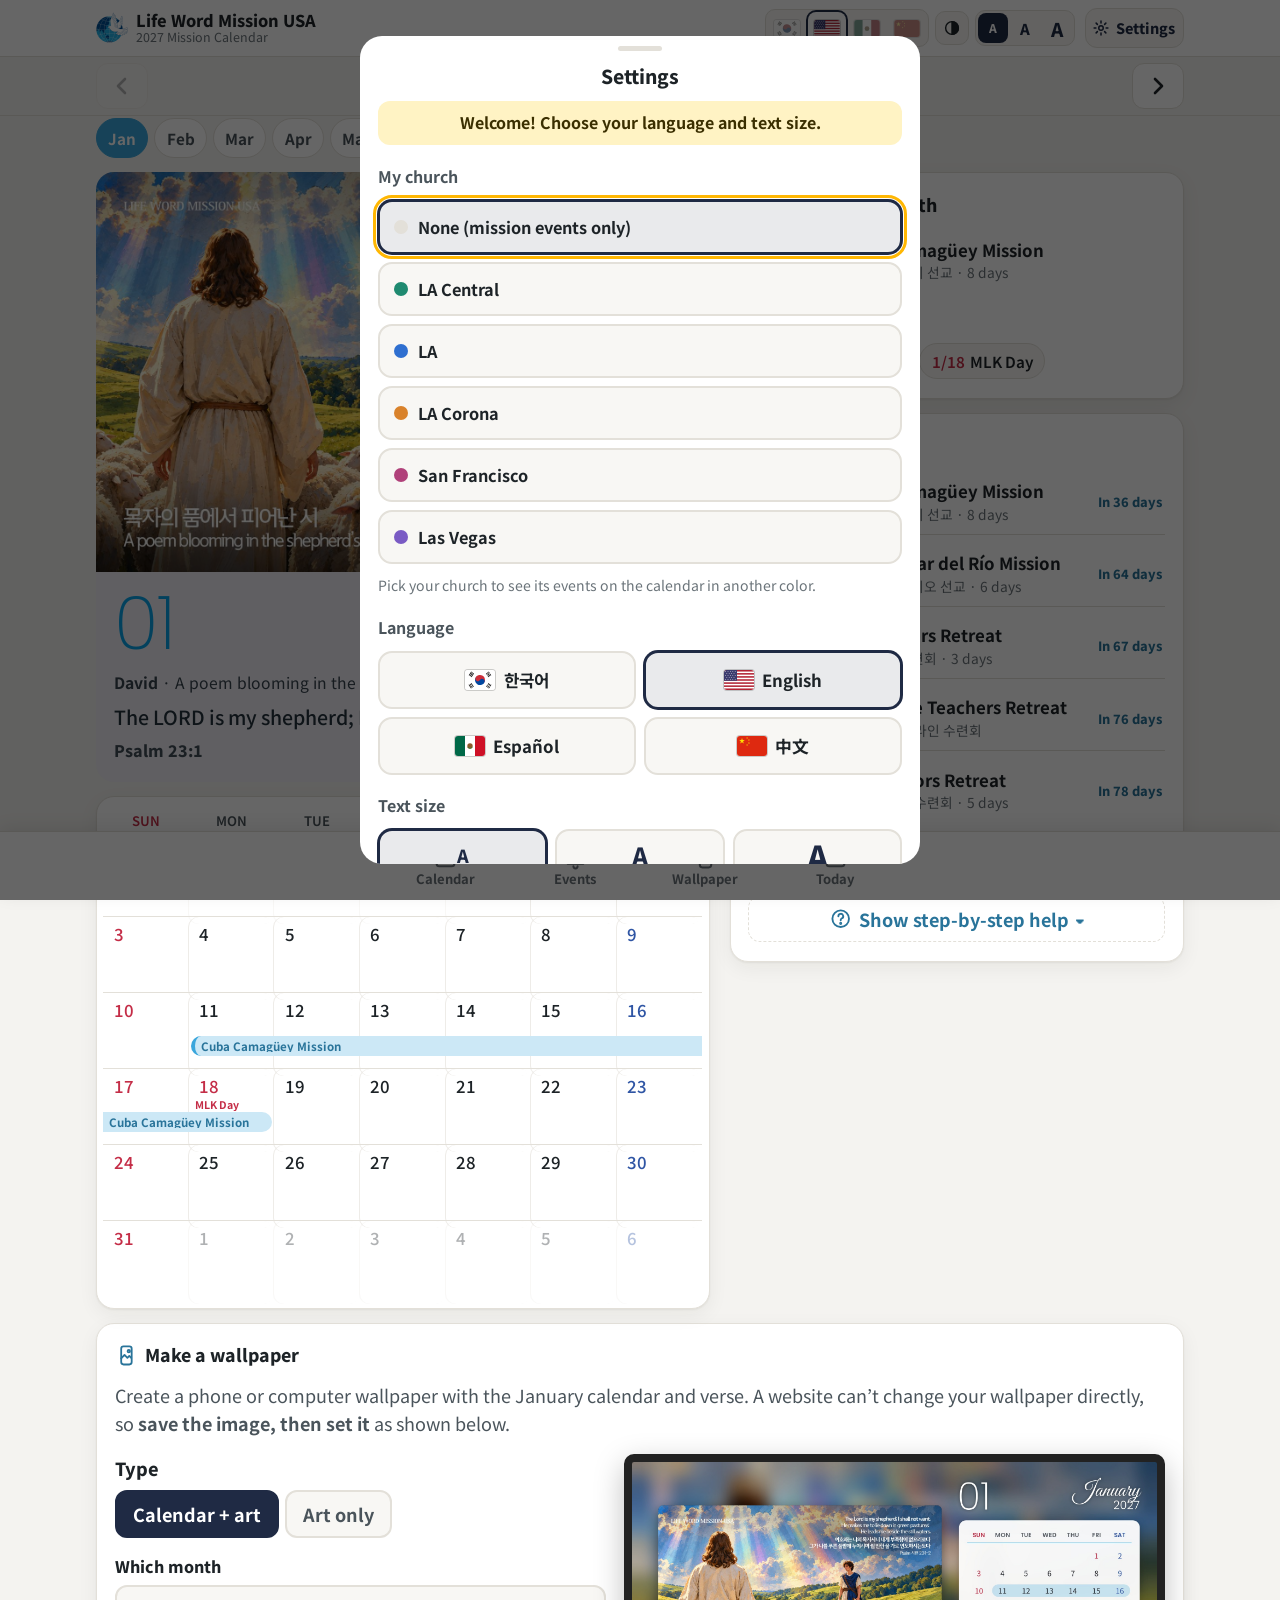
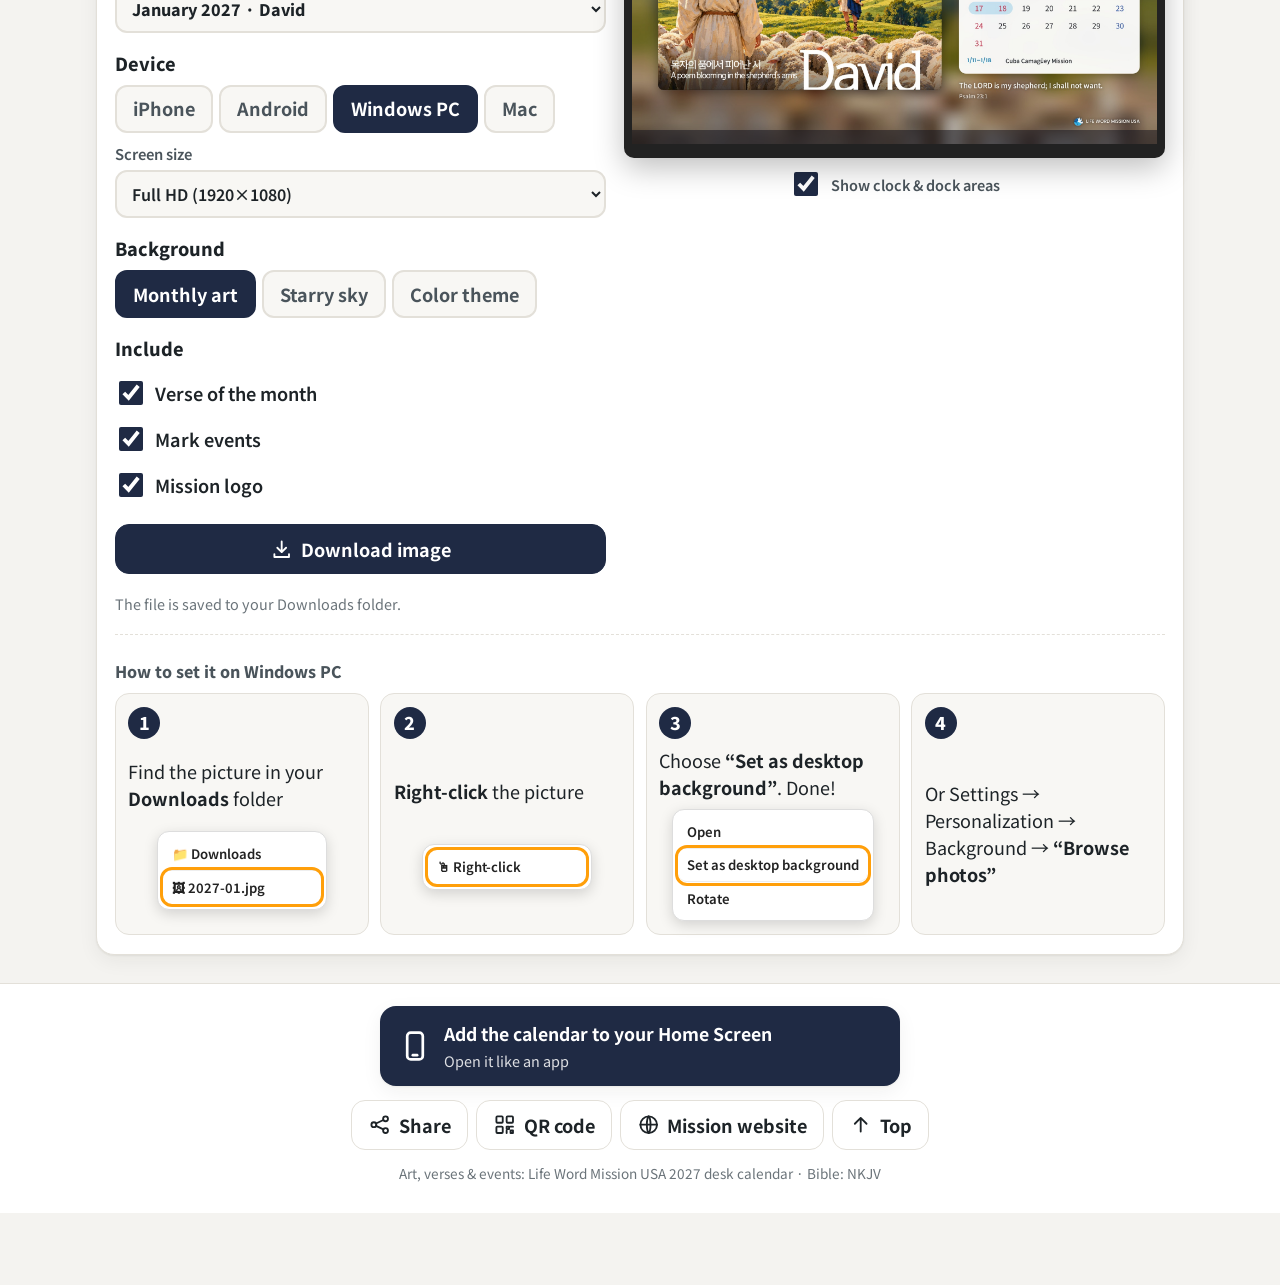
==== commit 11611d2d: "Today button: jump to today's events (or countdown before 2027); unify date number font Co-Authored-" ====
--- a/index.html
+++ b/index.html
@@ -16,7 +16,7 @@
   <meta name="twitter:card" content="summary_large_image">
   <meta name="robots" content="noindex, nofollow">
   <meta http-equiv="Cache-Control" content="no-cache">
-  <meta name="build" content="20261119093648">
+  <meta name="build" content="20261119093908">
   <meta name="theme-color" content="#1f2a44">
   <link rel="manifest" href="manifest.webmanifest">
   <link rel="icon" href="favicon-32.png" type="image/png" sizes="32x32">
@@ -29,11 +29,11 @@
   <link rel="preconnect" href="https://fonts.googleapis.com">
   <link rel="preconnect" href="https://fonts.gstatic.com" crossorigin>
   <link href="https://fonts.googleapis.com/css2?family=Great+Vibes&family=Noto+Sans+KR:wght@400;500;700;800&family=Poppins:wght@200;300;500;600&display=swap" rel="stylesheet">
-  <link rel="stylesheet" href="styles.css?v=20261119093648">
+  <link rel="stylesheet" href="styles.css?v=20261119093908">
   <script>
     (function () { try { var m = localStorage.getItem('cal_theme') || ((document.cookie.match(/(?:^|;\s*)cal_theme=(light|dark)/) || [])[1]); if (m === 'light' || m === 'dark') document.documentElement.setAttribute('data-theme', m); } catch (e) {} })();
   </script>
-  <script src="data.js?v=20261119093648"></script>
+  <script src="data.js?v=20261119093908"></script>
 </head>
 <body>
   <a class="skip" href="#main">본문으로</a>
@@ -267,8 +267,8 @@
 
   <div class="toast" id="toast" role="status" aria-live="polite"></div>
 
-  <script src="icshelp.js?v=20261119093648"></script>
-  <script src="wallpaper.js?v=20261119093648"></script>
-  <script src="app.js?v=20261119093648"></script>
+  <script src="icshelp.js?v=20261119093908"></script>
+  <script src="wallpaper.js?v=20261119093908"></script>
+  <script src="app.js?v=20261119093908"></script>
 </body>
 </html>
--- a/styles.css
+++ b/styles.css
@@ -131,7 +131,7 @@
 .ch-status.soon, .sheet-note.soon { padding: .7rem .85rem; border-radius: 12px; background: color-mix(in srgb, var(--ch) 12%, var(--surface)); border: 1px solid color-mix(in srgb, var(--ch) 35%, transparent); color: var(--ink); font-weight: 600; font-size: .98rem; line-height: 1.5; }
 .sheet-note.soon { margin-top: .5rem; }
 .ch-list .ev-date { background: var(--ch); }
-.ch-time { font-family: var(--pop); font-weight: 600; font-size: .85rem; color: color-mix(in srgb, var(--ch) 75%, var(--ink)); }
+.ch-time { font-weight: 600; font-size: .85rem; color: color-mix(in srgb, var(--ch) 75%, var(--ink)); }
 .dd-list li.ch { border-left: 4px solid var(--ch); }
 .dd-sub { margin: .7rem 0 .35rem; font-size: .95rem; color: var(--ch); font-weight: 800; }
 #churchSub { margin-top: .8rem; }
@@ -192,14 +192,14 @@
 
 /* 달력 */
 .calcard { padding: .6rem .4rem .7rem; }
-.dow { display: grid; grid-template-columns: repeat(7, 1fr); text-align: center; font-family: var(--pop); font-weight: 600; font-size: .82rem; color: var(--ink-2); padding: .2rem 0 .45rem; border-bottom: 2px solid var(--m-acc); }
+.dow { display: grid; grid-template-columns: repeat(7, 1fr); text-align: center; font-weight: 600; font-size: .82rem; color: var(--ink-2); padding: .2rem 0 .45rem; border-bottom: 2px solid var(--m-acc); }
 html[lang="ko"] .dow { font-family: var(--sans); font-size: .95rem; }
 .dow .sun { color: var(--red); } .dow .sat { color: var(--blue); }
 .week { display: grid; grid-template-columns: repeat(7, minmax(0, 1fr)); grid-template-rows: 2.15rem repeat(var(--lanes), 1.45rem) .5rem; border-bottom: 1px solid var(--line); position: relative; }
 .week:last-child { border-bottom: 0; }
 .day { grid-row: 1 / -1; position: relative; display: flex; flex-direction: column; align-items: center; justify-content: flex-start; gap: 0; min-height: 3.9rem; padding: .25rem 0 0; border: 0; background: transparent; cursor: pointer; border-radius: 10px; color: var(--ink); }
 .day + .day { box-shadow: -1px 0 0 0 color-mix(in srgb, var(--line) 60%, transparent); }
-.day .dn { display: grid; place-items: center; width: 1.9rem; height: 1.9rem; border-radius: 50%; font-family: var(--pop); font-size: 1.05rem; font-weight: 500; line-height: 1; }
+.day .dn { display: grid; place-items: center; width: 1.9rem; height: 1.9rem; border-radius: 50%; font-size: 1.05rem; font-weight: 500; line-height: 1; }
 .day .hn { display: none; }
 .day.sun .dn, .day.hol .dn { color: var(--red); }
 .day.sat .dn { color: var(--blue); }
@@ -237,7 +237,7 @@
 .ev-list li { display: grid; grid-template-columns: auto 1fr auto; gap: .7rem; align-items: center; padding: .55rem .2rem; border-bottom: 1px solid var(--line); }
 .ev-list li:last-child { border-bottom: 0; }
 .ev-list li.empty { display: block; border: 0; }
-.ev-date { justify-self: start; min-width: 5.6em; text-align: center; padding: .25rem .55rem; border-radius: 999px; background: var(--m-acc); color: #fff; font-family: var(--pop); font-weight: 600; font-size: .9rem; white-space: nowrap; }
+.ev-date { justify-self: start; min-width: 5.6em; text-align: center; padding: .25rem .55rem; border-radius: 999px; background: var(--m-acc); color: #fff; font-weight: 600; font-size: .9rem; white-space: nowrap; }
 .ev-body { display: grid; min-width: 0; }
 .ev-body b { font-size: 1.05rem; line-height: 1.35; }
 .ev-body small { color: var(--muted); font-size: .86rem; }
@@ -246,7 +246,7 @@
 .dd-list .ev-date { display: inline-block; justify-self: start; margin-bottom: .2rem; }
 .hol-list { list-style: none; margin: 0; padding: 0; display: flex; flex-wrap: wrap; gap: .4rem; }
 .hol-list li { padding: .3rem .7rem; border-radius: 999px; background: var(--surface-2); border: 1px solid var(--line); font-weight: 600; font-size: .95rem; }
-.hol-d { color: var(--red); font-family: var(--pop); font-weight: 600; margin-right: .35rem; }
+.hol-d { color: var(--red); font-weight: 600; margin-right: .35rem; }
 #icsBtn { margin-top: 1rem; }
 .help-toggle { display: flex; align-items: center; justify-content: center; gap: .4rem; width: 100%; min-height: 46px; margin-top: 8px; border: 1px dashed var(--line); border-radius: 12px; background: transparent; color: var(--acc-ink); font-weight: 700; cursor: pointer; }
 .help-toggle .chev { transition: transform .2s; }
@@ -361,6 +361,6 @@
 .ins-steps { margin: 0; padding: 0; list-style: none; counter-reset: s; display: grid; gap: .8rem; }
 .ins-steps li { counter-increment: s; position: relative; padding-left: 2.6rem; font-size: 1.05rem; line-height: 1.5; }
 .ins-steps li::before { content: counter(s); position: absolute; left: 0; top: 0; width: 1.9rem; height: 1.9rem; border-radius: 50%; background: var(--primary); color: var(--primary-ink); display: grid; place-items: center; font-weight: 800; }
-.toast { visibility: hidden; position: fixed; left: 50%; bottom: calc(84px + env(safe-area-inset-bottom)); transform: translateX(-50%) translateY(150%); background: #222; color: #fff; padding: .7rem 1.2rem; border-radius: 999px; font-weight: 600; transition: transform .25s; z-index: 60; max-width: 90vw; text-align: center; }
+.toast { visibility: hidden; position: fixed; left: 50%; bottom: calc(84px + env(safe-area-inset-bottom)); transform: translateX(-50%) translateY(150%); background: #222; color: #fff; padding: .75rem 1.2rem; border-radius: 18px; font-weight: 600; line-height: 1.45; transition: transform .25s; z-index: 60; max-width: min(90vw, 460px); width: max-content; text-align: center; }
 .toast.show { visibility: visible; transform: translateX(-50%) translateY(0); }
 @media print { .bottomnav, .topbar .controls, .wall, .foot { display: none !important; } }
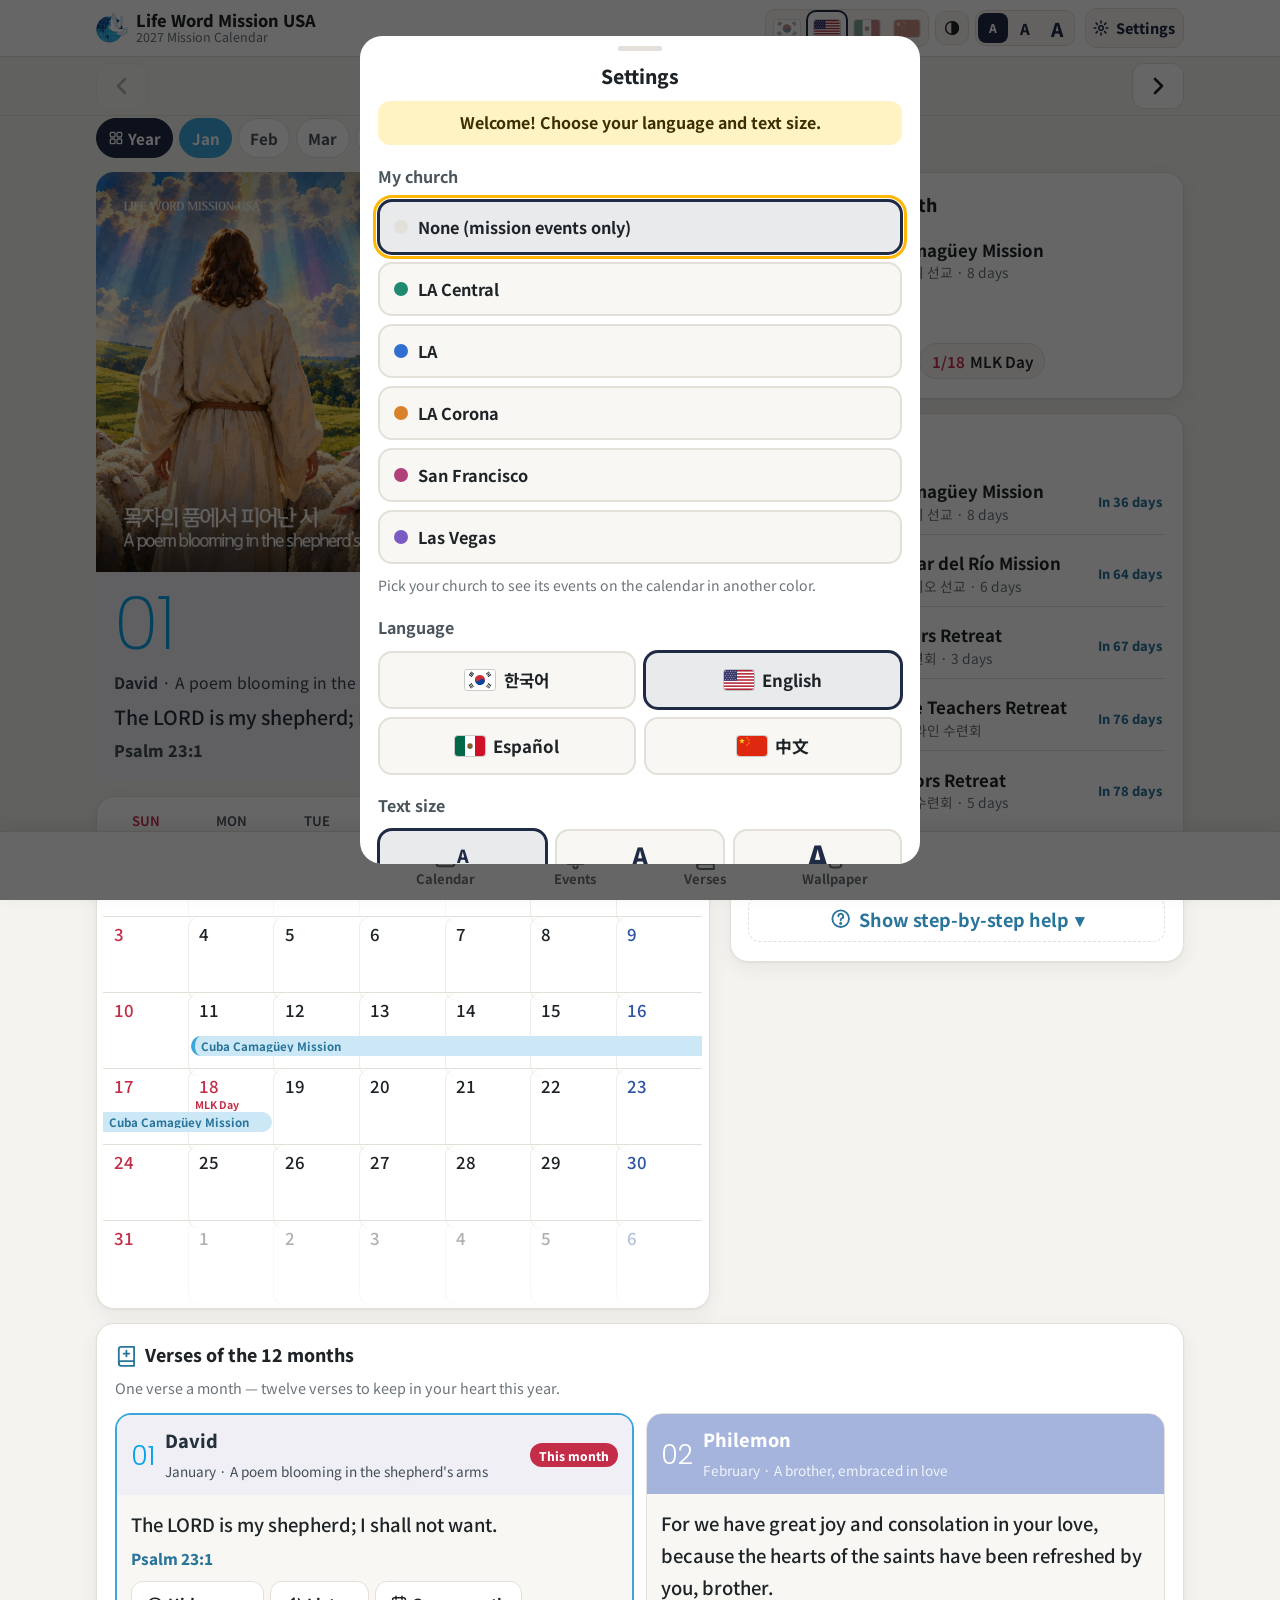
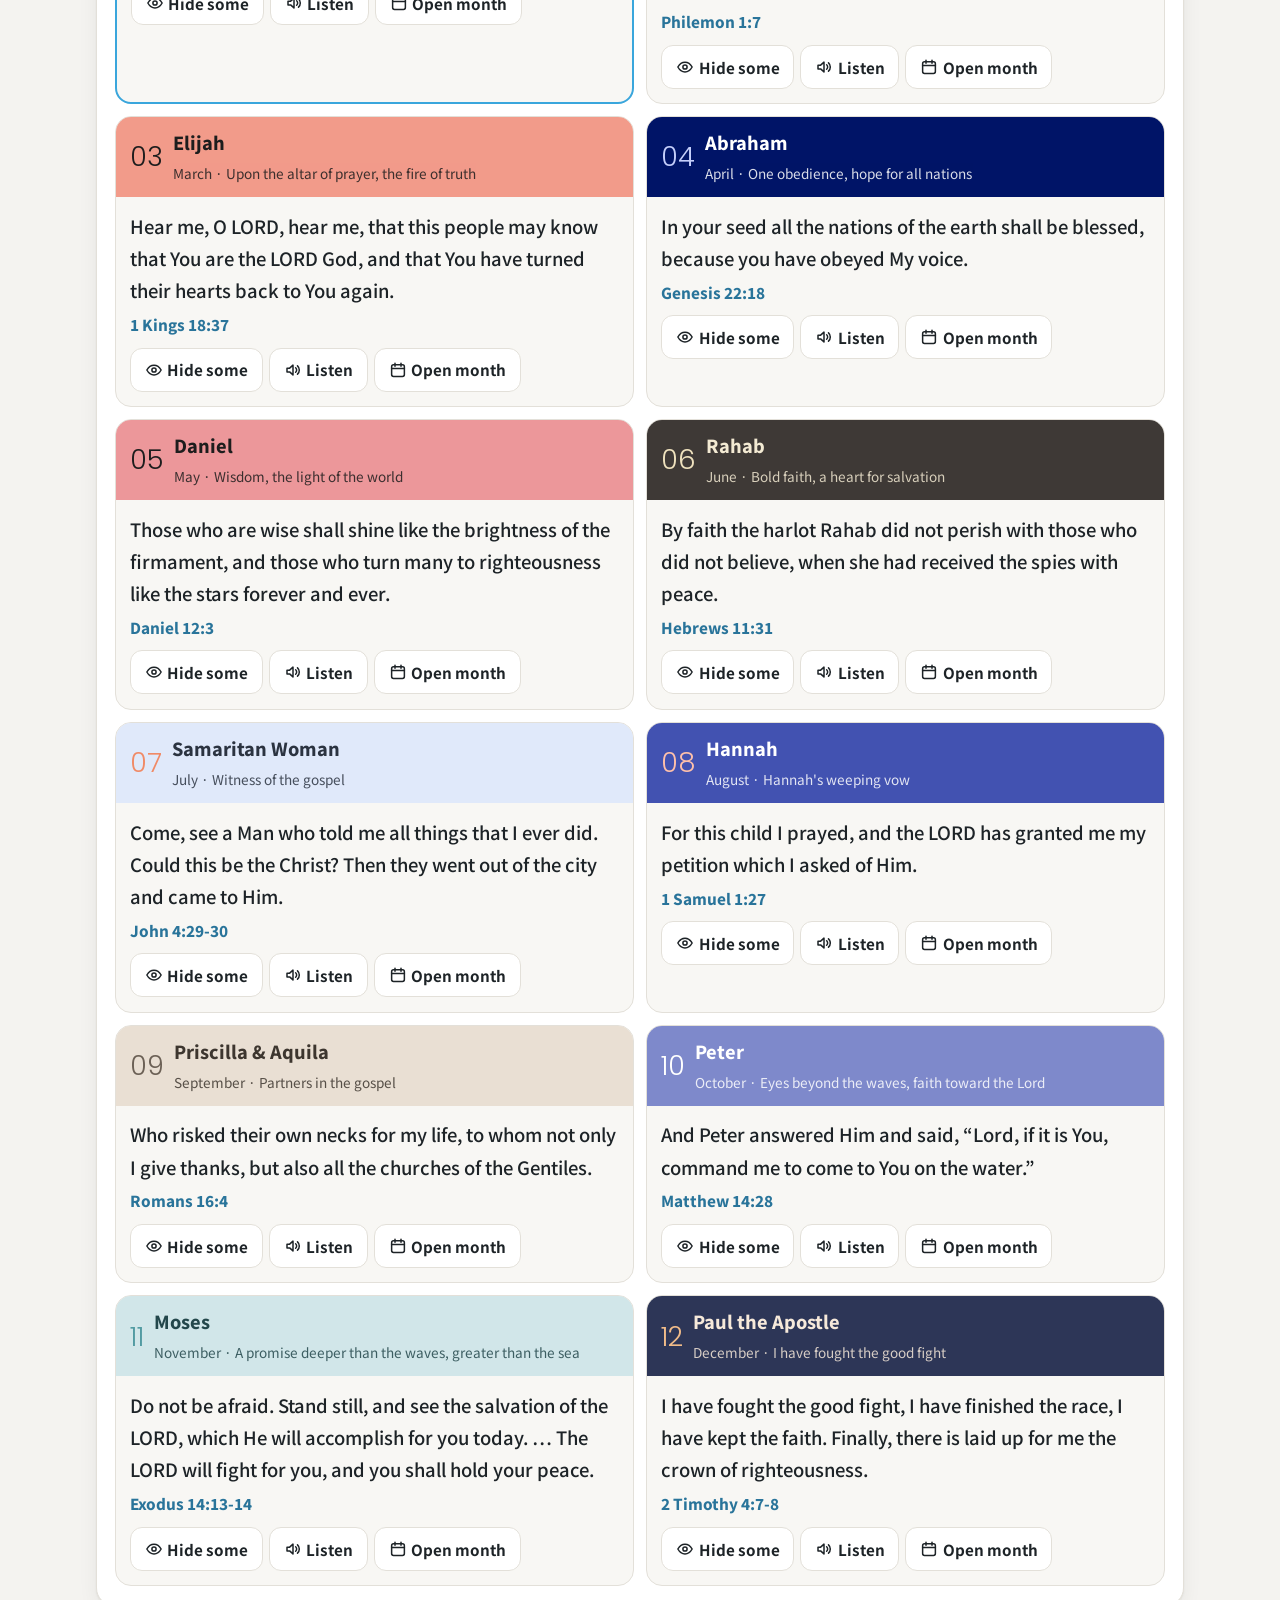
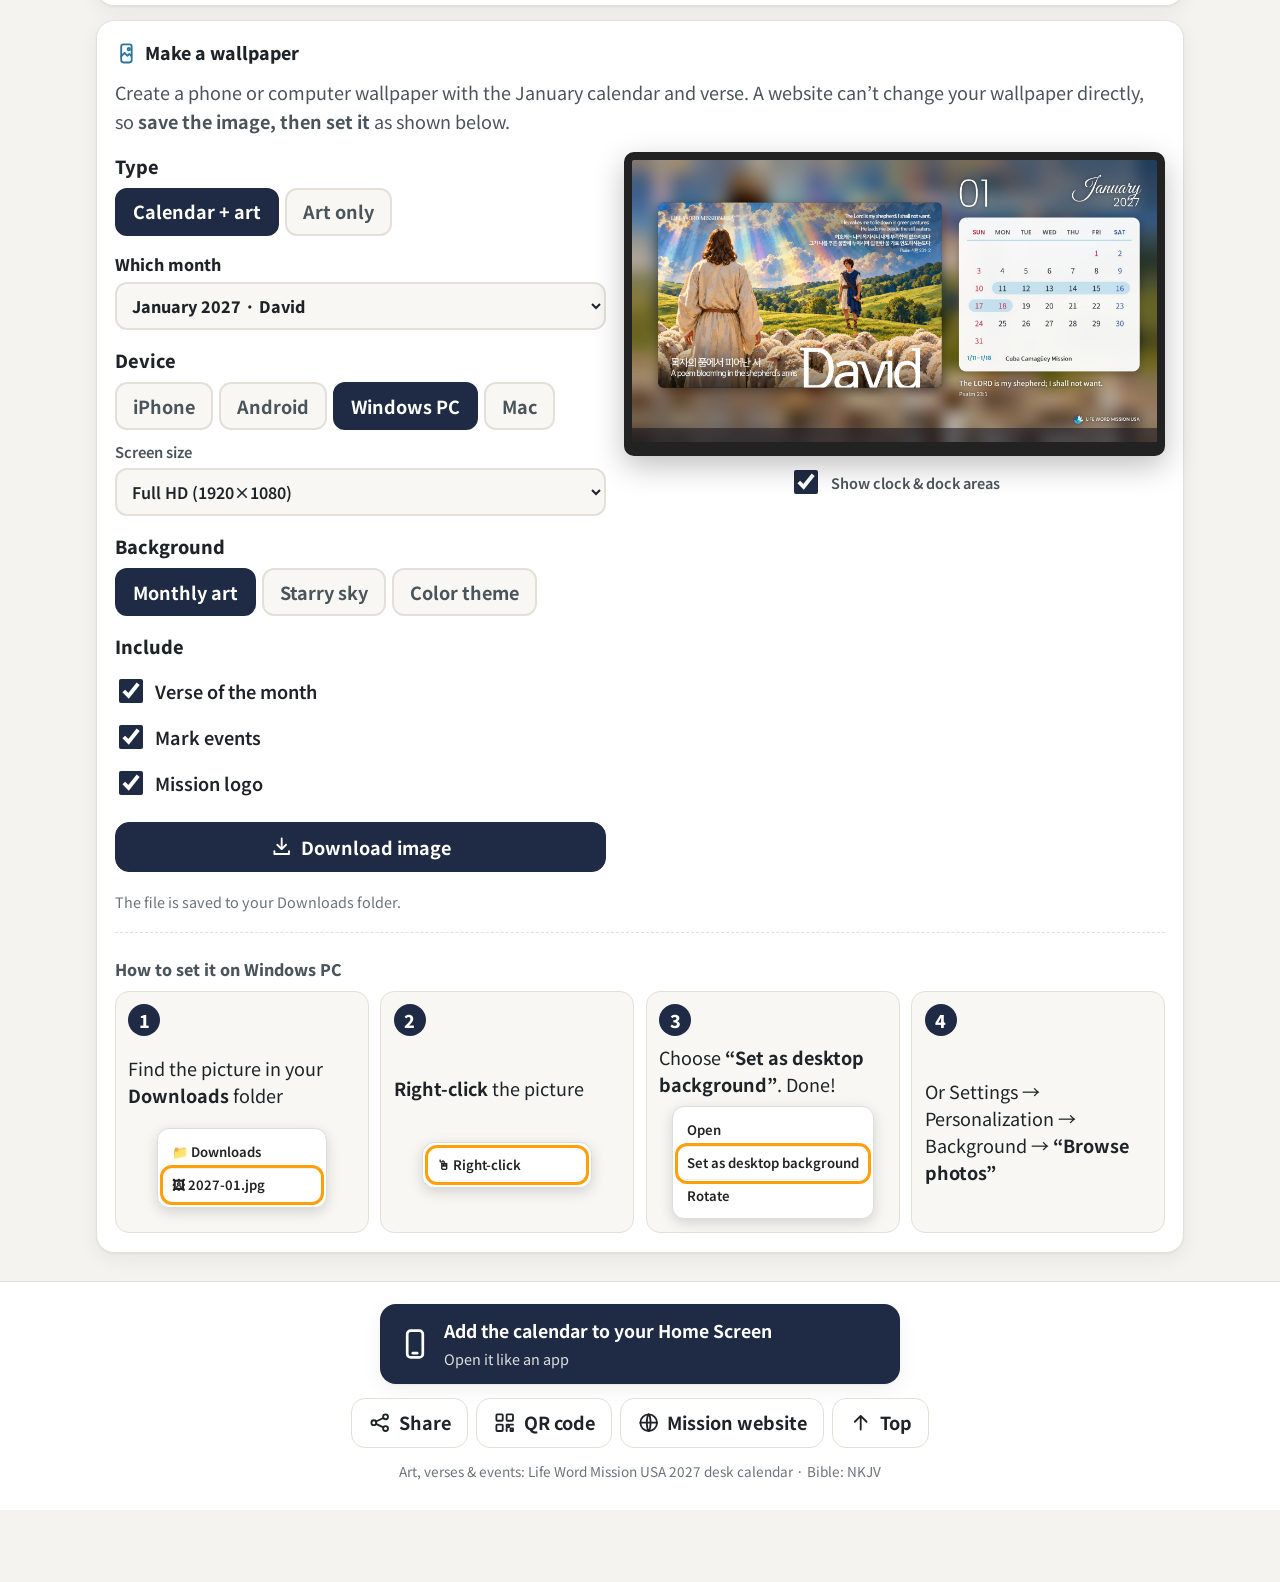
==== commit a9655345: "Verses tab (memorize + listen), year overview, remember church for home-screen app, swipe on art, re" ====
--- a/index.html
+++ b/index.html
@@ -16,7 +16,7 @@
   <meta name="twitter:card" content="summary_large_image">
   <meta name="robots" content="noindex, nofollow">
   <meta http-equiv="Cache-Control" content="no-cache">
-  <meta name="build" content="20261119093908">
+  <meta name="build" content="20261119094419">
   <meta name="theme-color" content="#1f2a44">
   <link rel="manifest" href="manifest.webmanifest">
   <link rel="icon" href="favicon-32.png" type="image/png" sizes="32x32">
@@ -29,11 +29,11 @@
   <link rel="preconnect" href="https://fonts.googleapis.com">
   <link rel="preconnect" href="https://fonts.gstatic.com" crossorigin>
   <link href="https://fonts.googleapis.com/css2?family=Great+Vibes&family=Noto+Sans+KR:wght@400;500;700;800&family=Poppins:wght@200;300;500;600&display=swap" rel="stylesheet">
-  <link rel="stylesheet" href="styles.css?v=20261119093908">
+  <link rel="stylesheet" href="styles.css?v=20261119094419">
   <script>
     (function () { try { var m = localStorage.getItem('cal_theme') || ((document.cookie.match(/(?:^|;\s*)cal_theme=(light|dark)/) || [])[1]); if (m === 'light' || m === 'dark') document.documentElement.setAttribute('data-theme', m); } catch (e) {} })();
   </script>
-  <script src="data.js?v=20261119093908"></script>
+  <script src="data.js?v=20261119094419"></script>
 </head>
 <body>
   <a class="skip" href="#main">본문으로</a>
@@ -84,7 +84,6 @@
           <h2 class="sr" id="h-cal" data-i18n="calendar"></h2>
           <button type="button" class="art" id="artBtn">
             <img id="artImg" alt="" width="1400" height="913">
-            <span class="art-zoom" aria-hidden="true"><svg viewBox="0 0 24 24"><circle cx="11" cy="11" r="6.5"/><path d="M16 16l4.5 4.5M8.5 11h5M11 8.5v5"/></svg></span>
           </button>
           <div class="banner" id="banner">
             <div class="banner-top">
@@ -134,6 +133,12 @@
     </div>
 
     <!-- 배경화면 만들기 -->
+    <section class="card verses" id="sec-verse" aria-labelledby="h-verse">
+      <h2 class="eyebrow" id="h-verse"><span class="ico" data-ico="book"></span><span data-i18n="verseTitle"></span></h2>
+      <p class="hint vs-lead" data-i18n="verseLead"></p>
+      <ol class="vs-list" id="vsList"></ol>
+    </section>
+
     <section class="card wall" id="sec-wall" aria-labelledby="h-wall">
       <h2 class="eyebrow" id="h-wall"><span class="ico" data-ico="image"></span><span data-i18n="wallTitle"></span></h2>
       <p class="wall-lead" id="wallLead"></p>
@@ -237,6 +242,12 @@
       <p class="qr-url" id="qrUrl"></p>
       <button type="button" class="btn" id="qrClose" data-i18n="close"></button>
     </div>
+  </dialog>
+
+  <dialog id="yearDialog" class="yeardlg" aria-labelledby="yearTitle">
+    <div class="yr-head"><b id="yearTitle"></b><button type="button" class="btn" id="yearClose" data-i18n="close"></button></div>
+    <p class="yr-legend" id="yearLegend"></p>
+    <div class="yr-grid" id="yearGrid"></div>
   </dialog>
 
   <dialog id="setDialog" class="sheet" aria-labelledby="setTitle">
@@ -267,8 +278,8 @@
 
   <div class="toast" id="toast" role="status" aria-live="polite"></div>
 
-  <script src="icshelp.js?v=20261119093908"></script>
-  <script src="wallpaper.js?v=20261119093908"></script>
-  <script src="app.js?v=20261119093908"></script>
+  <script src="icshelp.js?v=20261119094419"></script>
+  <script src="wallpaper.js?v=20261119094419"></script>
+  <script src="app.js?v=20261119094419"></script>
 </body>
 </html>
--- a/styles.css
+++ b/styles.css
@@ -174,10 +174,8 @@
 #sec-cal.swap-prev { animation: swapP .28s ease-out; }
 @keyframes swapN { from { opacity: .3; transform: translateX(24px); } to { opacity: 1; transform: none; } }
 @keyframes swapP { from { opacity: .3; transform: translateX(-24px); } to { opacity: 1; transform: none; } }
-.art { display: block; position: relative; padding: 0; border: 0; border-radius: var(--radius) var(--radius) 0 0; overflow: hidden; cursor: zoom-in; background: var(--m-bg); }
+.art { display: block; position: relative; padding: 0; border: 0; border-radius: var(--radius) var(--radius) 0 0; overflow: hidden; cursor: pointer; touch-action: pan-y; background: var(--m-bg); }
 .art img { display: block; width: 100%; height: auto; aspect-ratio: 1400 / 913; object-fit: cover; }
-.art-zoom { position: absolute; right: 10px; top: 10px; width: 40px; height: 40px; border-radius: 50%; background: rgba(0,0,0,.45); color: #fff; display: grid; place-items: center; }
-.art-zoom svg { width: 22px; height: 22px; fill: none; stroke: currentColor; stroke-width: 2; stroke-linecap: round; }
 
 /* 달 머리 (탁상달력 디자인) */
 .banner { background: var(--m-bg); color: var(--m-on); padding: 1rem 1.15rem 1.2rem; border-radius: 0 0 var(--radius) var(--radius); margin-bottom: 14px; }
@@ -260,6 +258,58 @@
 .ics-steps li { counter-increment: s; position: relative; padding-left: 2.2rem; line-height: 1.55; font-size: .98rem; }
 .ics-steps li::before { content: counter(s); position: absolute; left: 0; top: .05rem; width: 1.6rem; height: 1.6rem; border-radius: 50%; background: var(--m-acc); color: #fff; display: grid; place-items: center; font-weight: 800; font-size: .85rem; }
 .ics-notes { list-style: none; margin: 0; padding: .7rem 0 0; border-top: 1px dashed var(--line); display: grid; gap: .45rem; font-size: .92rem; color: var(--ink-2); }
+
+/* ── 1년 보기 ── */
+.strip .yr-chip { background: var(--primary); border-color: var(--primary); color: var(--primary-ink); display: inline-flex; align-items: center; gap: 4px; }
+.strip .yr-chip svg { width: 16px; height: 16px; fill: none; stroke: currentColor; stroke-width: 2; }
+dialog.yeardlg { width: min(100vw, 1000px); max-width: 100vw; height: min(100dvh, 920px); max-height: 100dvh; padding: 0; border-radius: 18px; }
+dialog.yeardlg[open] { display: flex; flex-direction: column; }
+@media (max-width: 640px) { dialog.yeardlg { width: 100vw; height: 100dvh; border-radius: 0; margin: 0; } }
+.yr-head { display: flex; align-items: center; justify-content: space-between; gap: 10px; padding: 10px 16px; border-bottom: 1px solid var(--line); }
+.yr-head b { font-size: 1.2rem; }
+.yr-head .btn { min-height: 44px; }
+.yr-legend { margin: 0; padding: 8px 16px 0; font-size: .85rem; color: var(--muted); display: flex; flex-wrap: wrap; gap: 4px 14px; }
+.yr-legend i { display: inline-block; width: 12px; height: 12px; border-radius: 4px; vertical-align: -1px; margin-right: 4px; }
+.yr-grid { flex: 1; overflow: auto; padding: 12px 12px calc(16px + env(safe-area-inset-bottom)); display: grid; grid-template-columns: repeat(2, minmax(0, 1fr)); gap: 10px; align-content: start; }
+@media (min-width: 600px) { .yr-grid { grid-template-columns: repeat(3, minmax(0, 1fr)); } }
+@media (min-width: 900px) { .yr-grid { grid-template-columns: repeat(4, minmax(0, 1fr)); } }
+.ym { display: block; width: 100%; text-align: left; padding: 8px 6px 6px; border-radius: 14px; border: 2px solid var(--line); background: var(--surface); cursor: pointer; color: var(--ink); }
+.ym.cur { border-color: var(--c); box-shadow: 0 0 0 1px var(--c); }
+.ym-h { display: flex; justify-content: space-between; align-items: baseline; gap: 4px; padding: 0 4px 4px; }
+.ym-h b { font-size: 1rem; color: var(--c); }
+.ym-h small { font-size: .72rem; color: var(--muted); white-space: nowrap; overflow: hidden; text-overflow: ellipsis; }
+.ym-g { display: grid; grid-template-columns: repeat(7, 1fr); gap: 1px; text-align: center; font-size: .72rem; line-height: 1.75; }
+.ym-g .w { color: var(--muted); font-size: .62rem; }
+.ym-g .w.su { color: var(--red); } .ym-g .w.sa { color: var(--blue); }
+.ym-g span.su, .ym-g span.ho { color: var(--red); }
+.ym-g span.sa { color: var(--blue); }
+.ym-g span.ev { background: color-mix(in srgb, var(--c) 30%, transparent); border-radius: 4px; font-weight: 700; }
+.ym-g span.cd { box-shadow: inset 0 -2px 0 var(--ch); }
+.ym-g span.td { background: var(--red); color: #fff; border-radius: 50%; }
+html[data-size="3"] .ym-g { font-size: .66rem; }
+
+/* ── 말씀 ── */
+.verses { margin-top: 14px; }
+.vs-lead { margin: -.3rem 0 .9rem; }
+.vs-list { list-style: none; margin: 0; padding: 0; display: grid; gap: 12px; }
+@media (min-width: 820px) { .vs-list { grid-template-columns: repeat(2, minmax(0, 1fr)); } }
+.vs { border-radius: 16px; border: 1px solid var(--line); background: var(--surface-2); overflow: hidden; }
+.vs.cur { border: 2px solid var(--c); }
+.vs-top { display: flex; align-items: center; gap: 10px; padding: .7rem .9rem; background: var(--bg-c); color: var(--on-c); }
+.vs-m { font-family: var(--pop); font-weight: 300; font-size: 1.7rem; line-height: 1; color: var(--num-c); }
+.vs-fig { font-weight: 800; }
+.vs-th { font-size: .85rem; opacity: .85; }
+.vs-tag { margin-left: auto; font-size: .75rem; font-weight: 800; padding: .15rem .55rem; border-radius: 999px; background: var(--red); color: #fff; white-space: nowrap; }
+.vs-body { padding: .8rem .9rem .9rem; }
+.vs-text { margin: 0 0 .35rem; font-size: 1.15rem; line-height: 1.75; font-weight: 500; }
+.vs-text .w { border-radius: 6px; transition: background .15s; }
+.vs-text .w.h { background: var(--line); color: transparent; cursor: pointer; }
+.vs-ref { margin: 0 0 .7rem; font-weight: 800; color: var(--acc-ink); font-size: .95rem; }
+.vs-btns { display: flex; flex-wrap: wrap; gap: 6px; }
+.vs-btns button { display: inline-flex; align-items: center; gap: .3rem; min-height: 44px; padding: 0 .85rem; border-radius: 12px; border: 1px solid var(--line); background: var(--surface); font-weight: 700; font-size: .95rem; cursor: pointer; color: var(--ink); }
+.vs-btns button[aria-pressed="true"] { background: var(--primary); color: var(--primary-ink); border-color: var(--primary); }
+.vs-btns svg { width: 18px; height: 18px; fill: none; stroke: currentColor; stroke-width: 2; stroke-linecap: round; stroke-linejoin: round; }
+.vs-hint { margin: .5rem 0 0; font-size: .85rem; color: var(--muted); }
 
 /* ── 배경화면 ── */
 .wall { margin-top: 14px; }
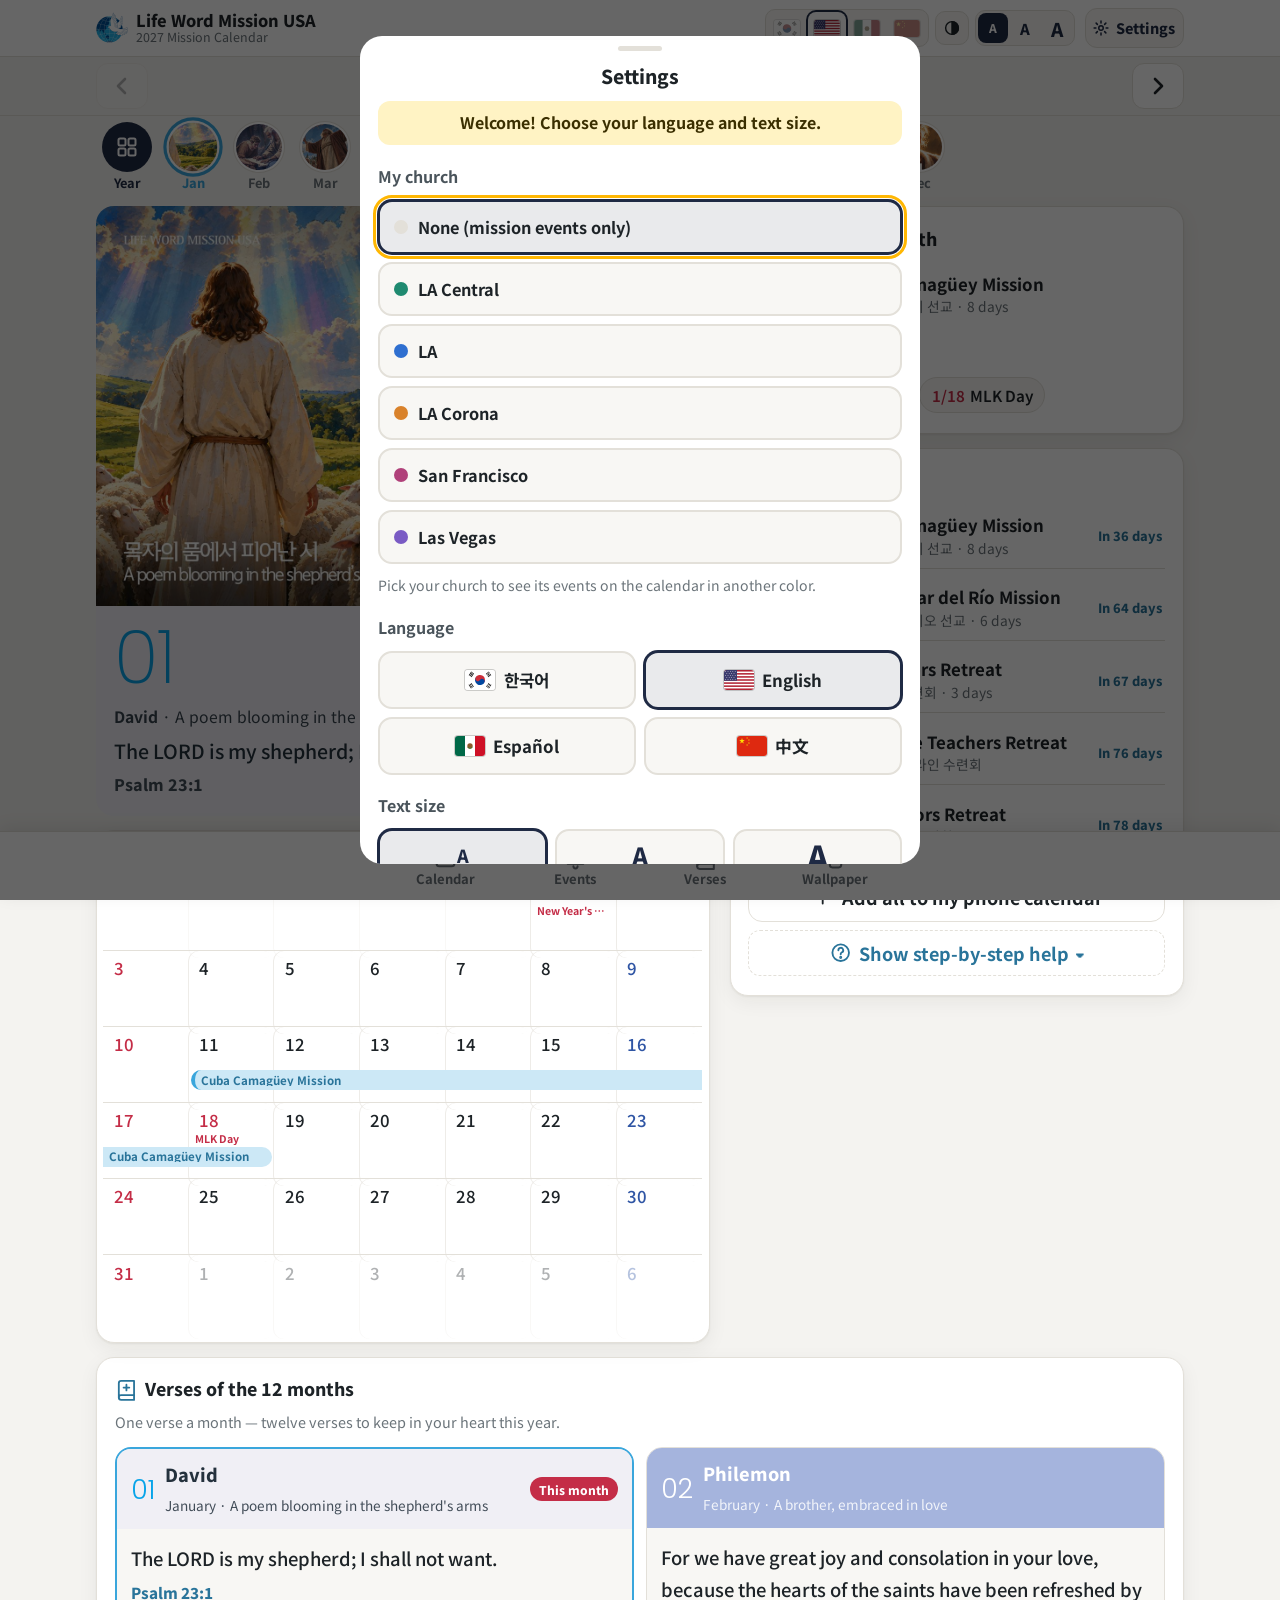
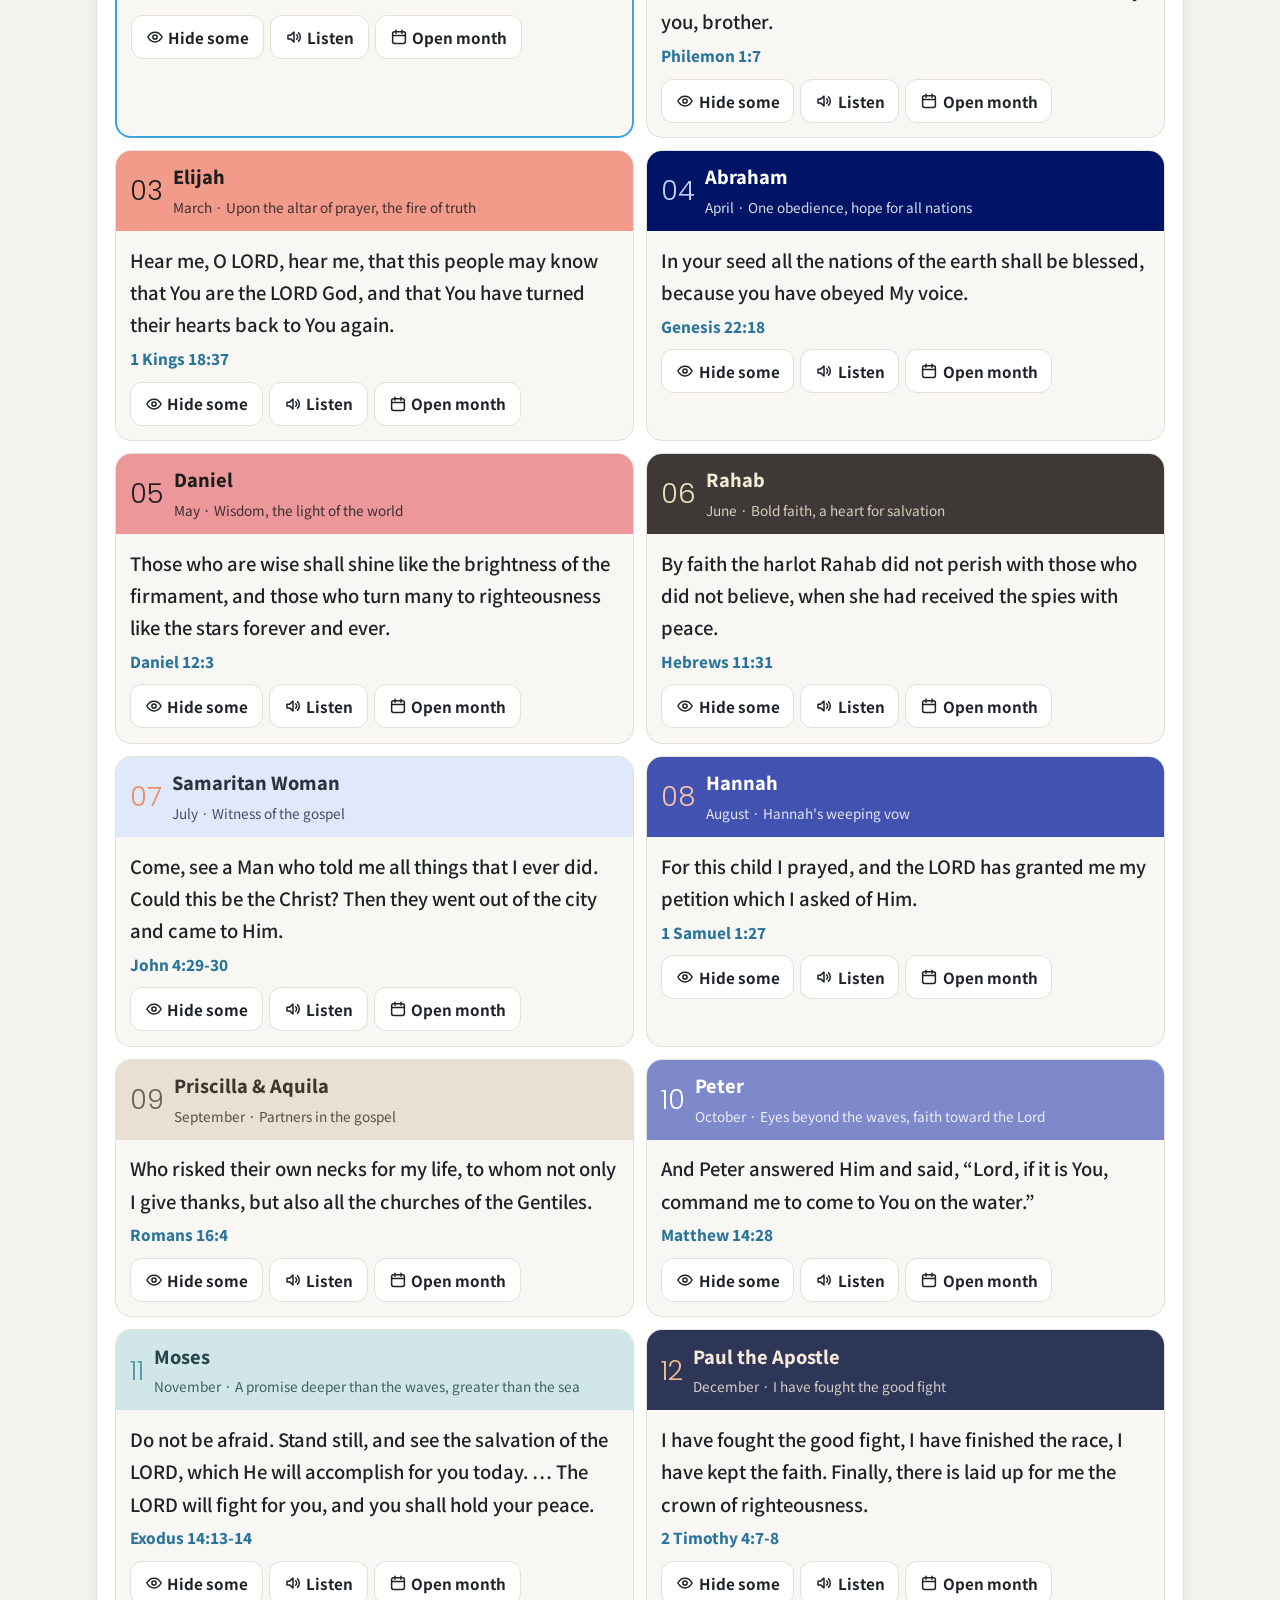
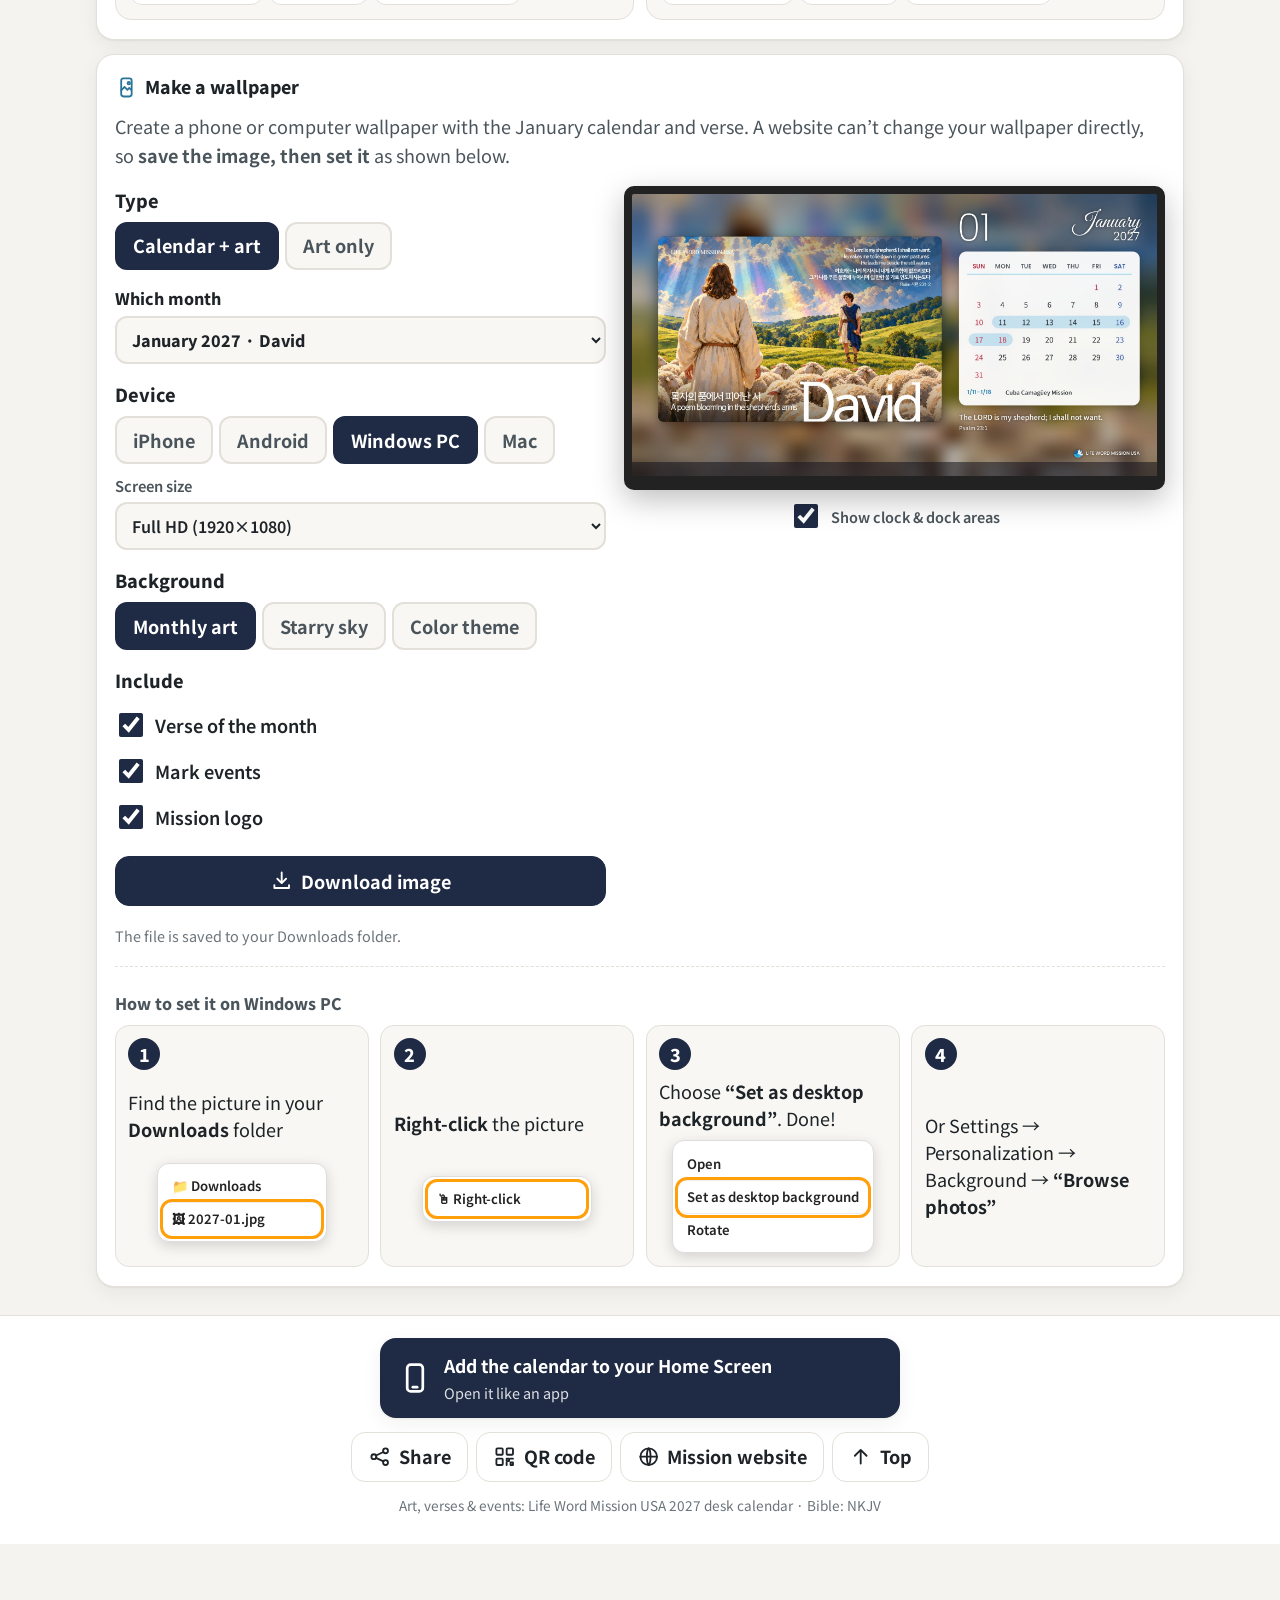
==== commit 11ab9d0f: "Month picker as round art thumbnails Co-Authored-By: Claude Opus 5.5 <noreply@anthropic.com> Claude-" ====
--- a/index.html
+++ b/index.html
@@ -16,7 +16,7 @@
   <meta name="twitter:card" content="summary_large_image">
   <meta name="robots" content="noindex, nofollow">
   <meta http-equiv="Cache-Control" content="no-cache">
-  <meta name="build" content="20261119094419">
+  <meta name="build" content="20261119094654">
   <meta name="theme-color" content="#1f2a44">
   <link rel="manifest" href="manifest.webmanifest">
   <link rel="icon" href="favicon-32.png" type="image/png" sizes="32x32">
@@ -29,11 +29,11 @@
   <link rel="preconnect" href="https://fonts.googleapis.com">
   <link rel="preconnect" href="https://fonts.gstatic.com" crossorigin>
   <link href="https://fonts.googleapis.com/css2?family=Great+Vibes&family=Noto+Sans+KR:wght@400;500;700;800&family=Poppins:wght@200;300;500;600&display=swap" rel="stylesheet">
-  <link rel="stylesheet" href="styles.css?v=20261119094419">
+  <link rel="stylesheet" href="styles.css?v=20261119094654">
   <script>
     (function () { try { var m = localStorage.getItem('cal_theme') || ((document.cookie.match(/(?:^|;\s*)cal_theme=(light|dark)/) || [])[1]); if (m === 'light' || m === 'dark') document.documentElement.setAttribute('data-theme', m); } catch (e) {} })();
   </script>
-  <script src="data.js?v=20261119094419"></script>
+  <script src="data.js?v=20261119094654"></script>
 </head>
 <body>
   <a class="skip" href="#main">본문으로</a>
@@ -278,8 +278,8 @@
 
   <div class="toast" id="toast" role="status" aria-live="polite"></div>
 
-  <script src="icshelp.js?v=20261119094419"></script>
-  <script src="wallpaper.js?v=20261119094419"></script>
-  <script src="app.js?v=20261119094419"></script>
+  <script src="icshelp.js?v=20261119094654"></script>
+  <script src="wallpaper.js?v=20261119094654"></script>
+  <script src="app.js?v=20261119094654"></script>
 </body>
 </html>
--- a/styles.css
+++ b/styles.css
@@ -148,10 +148,21 @@
 .mb-arrow svg { width: 24px; height: 24px; fill: none; stroke: currentColor; stroke-width: 2.6; stroke-linecap: round; stroke-linejoin: round; }
 .mb-arrow:disabled { opacity: .3; cursor: default; }
 .mb-title { font-weight: 800; font-size: 1.3rem; text-align: center; }
-.strip { display: flex; gap: 6px; overflow-x: auto; margin: 0 -16px 10px; padding: 2px 16px 4px; scrollbar-width: none; scroll-behavior: smooth; }
+.strip { display: flex; gap: 4px; overflow-x: auto; margin: 0 -16px 8px; padding: 4px 16px 6px; scrollbar-width: none; scroll-behavior: smooth; scroll-snap-type: x proximity;
+  -webkit-mask-image: linear-gradient(90deg, transparent 0, #000 16px, #000 calc(100% - 28px), transparent 100%); mask-image: linear-gradient(90deg, transparent 0, #000 16px, #000 calc(100% - 28px), transparent 100%); }
 .strip::-webkit-scrollbar { display: none; }
-.strip button { flex: none; min-height: 40px; min-width: 52px; padding: 0 .7rem; border-radius: 999px; border: 1px solid var(--line); background: var(--surface); font-weight: 700; font-size: .95rem; cursor: pointer; color: var(--ink-2); }
-.strip button[aria-selected="true"] { background: var(--c); border-color: var(--c); color: #fff; }
+.mo { flex: none; display: grid; justify-items: center; gap: 4px; width: 62px; padding: 2px 0; border: 0; background: transparent; cursor: pointer; scroll-snap-align: center; color: var(--muted); }
+.mo-pic { display: grid; place-items: center; width: 50px; height: 50px; border-radius: 50%; padding: 2px; background: var(--surface); box-shadow: 0 0 0 1px var(--line); transition: transform .15s, box-shadow .15s; overflow: hidden; }
+.mo-pic img { width: 100%; height: 100%; border-radius: 50%; object-fit: cover; display: block; filter: saturate(.85); opacity: .9; }
+.mo-l { font-size: .8rem; font-weight: 700; line-height: 1.1; white-space: nowrap; }
+.mo[aria-selected="true"] { color: var(--ink); }
+.mo[aria-selected="true"] .mo-pic { box-shadow: 0 0 0 3px var(--c); transform: scale(1.06); }
+.mo[aria-selected="true"] .mo-pic img { filter: none; opacity: 1; }
+.mo[aria-selected="true"] .mo-l { color: var(--c); font-weight: 800; }
+.mo.yr .mo-pic { background: var(--primary); color: var(--primary-ink); box-shadow: none; }
+.mo.yr .mo-pic svg { width: 24px; height: 24px; fill: none; stroke: currentColor; stroke-width: 2; }
+.mo.yr .mo-l { color: var(--primary); }
+@media (hover: hover) { .mo:hover .mo-pic { transform: scale(1.06); } }
 
 /* ── 본문 ── */
 main { padding-top: 10px; }
@@ -260,8 +271,6 @@
 .ics-notes { list-style: none; margin: 0; padding: .7rem 0 0; border-top: 1px dashed var(--line); display: grid; gap: .45rem; font-size: .92rem; color: var(--ink-2); }
 
 /* ── 1년 보기 ── */
-.strip .yr-chip { background: var(--primary); border-color: var(--primary); color: var(--primary-ink); display: inline-flex; align-items: center; gap: 4px; }
-.strip .yr-chip svg { width: 16px; height: 16px; fill: none; stroke: currentColor; stroke-width: 2; }
 dialog.yeardlg { width: min(100vw, 1000px); max-width: 100vw; height: min(100dvh, 920px); max-height: 100dvh; padding: 0; border-radius: 18px; }
 dialog.yeardlg[open] { display: flex; flex-direction: column; }
 @media (max-width: 640px) { dialog.yeardlg { width: 100vw; height: 100dvh; border-radius: 0; margin: 0; } }
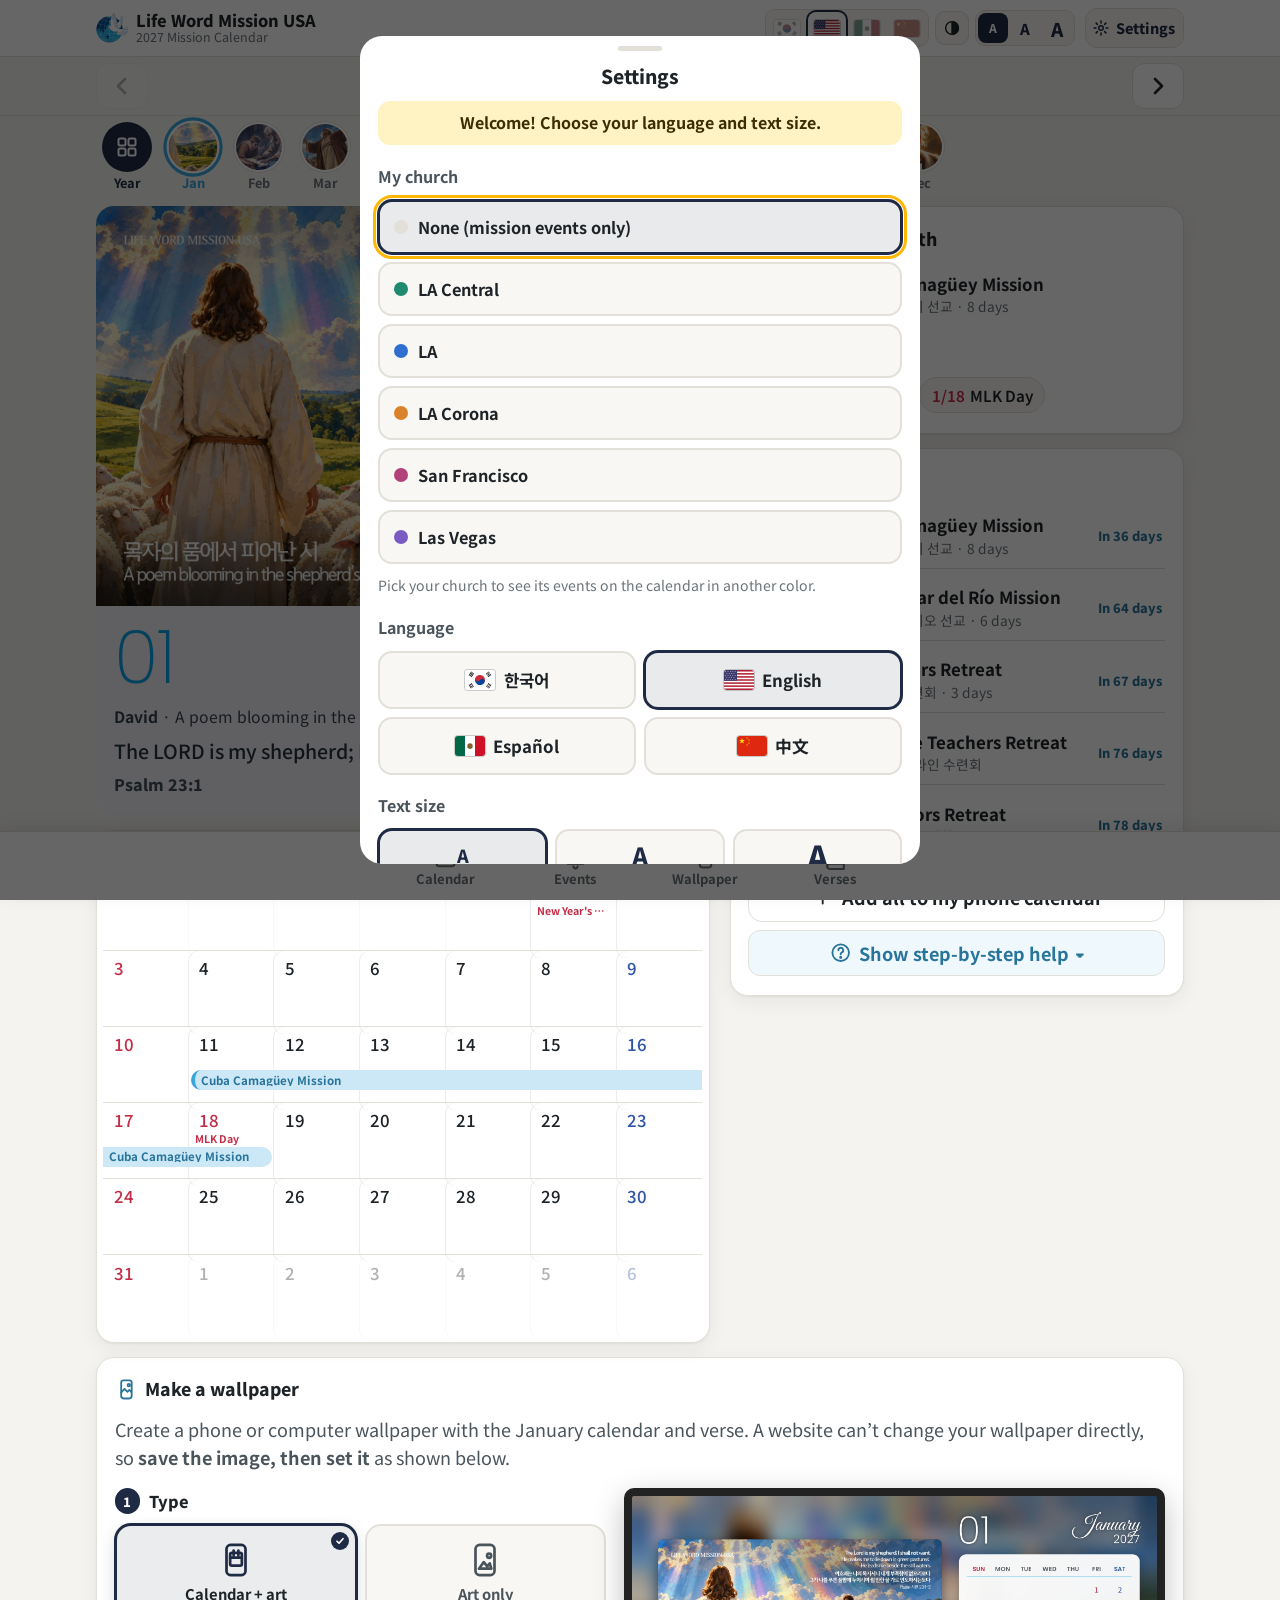
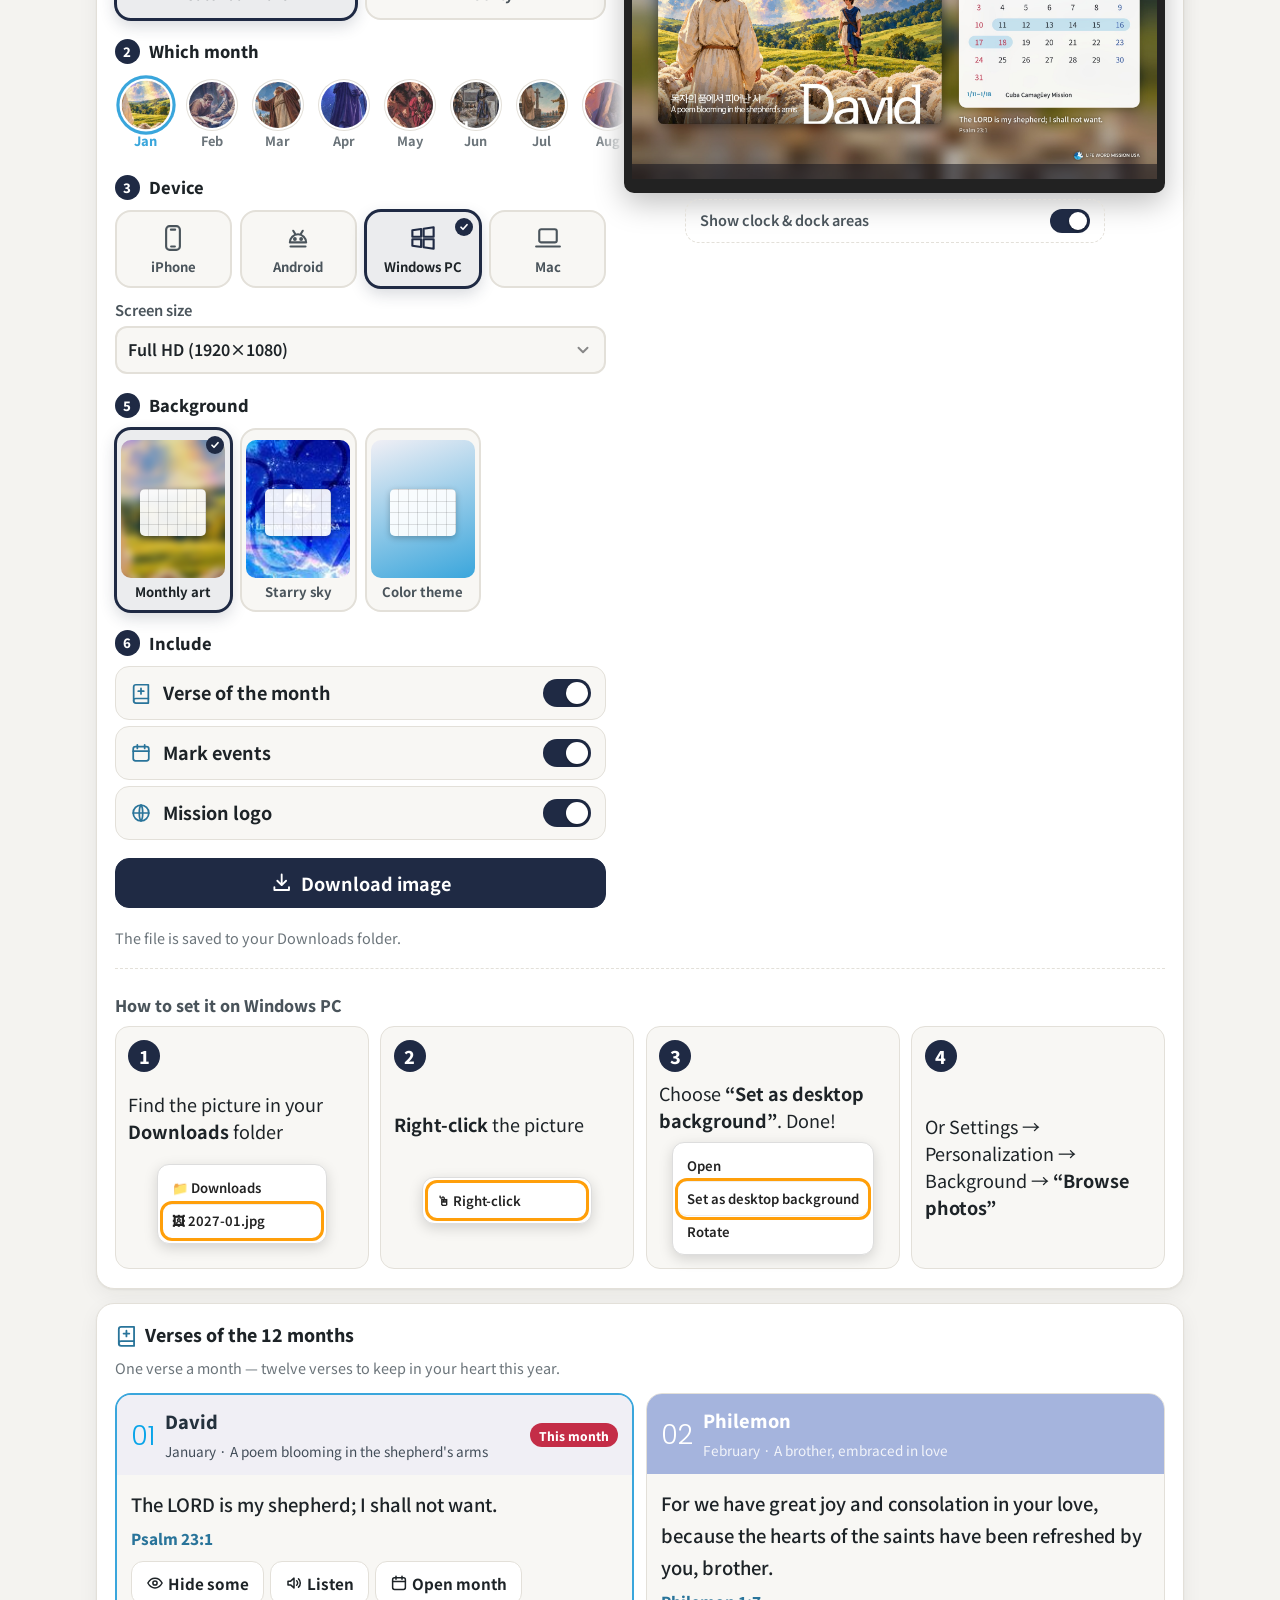
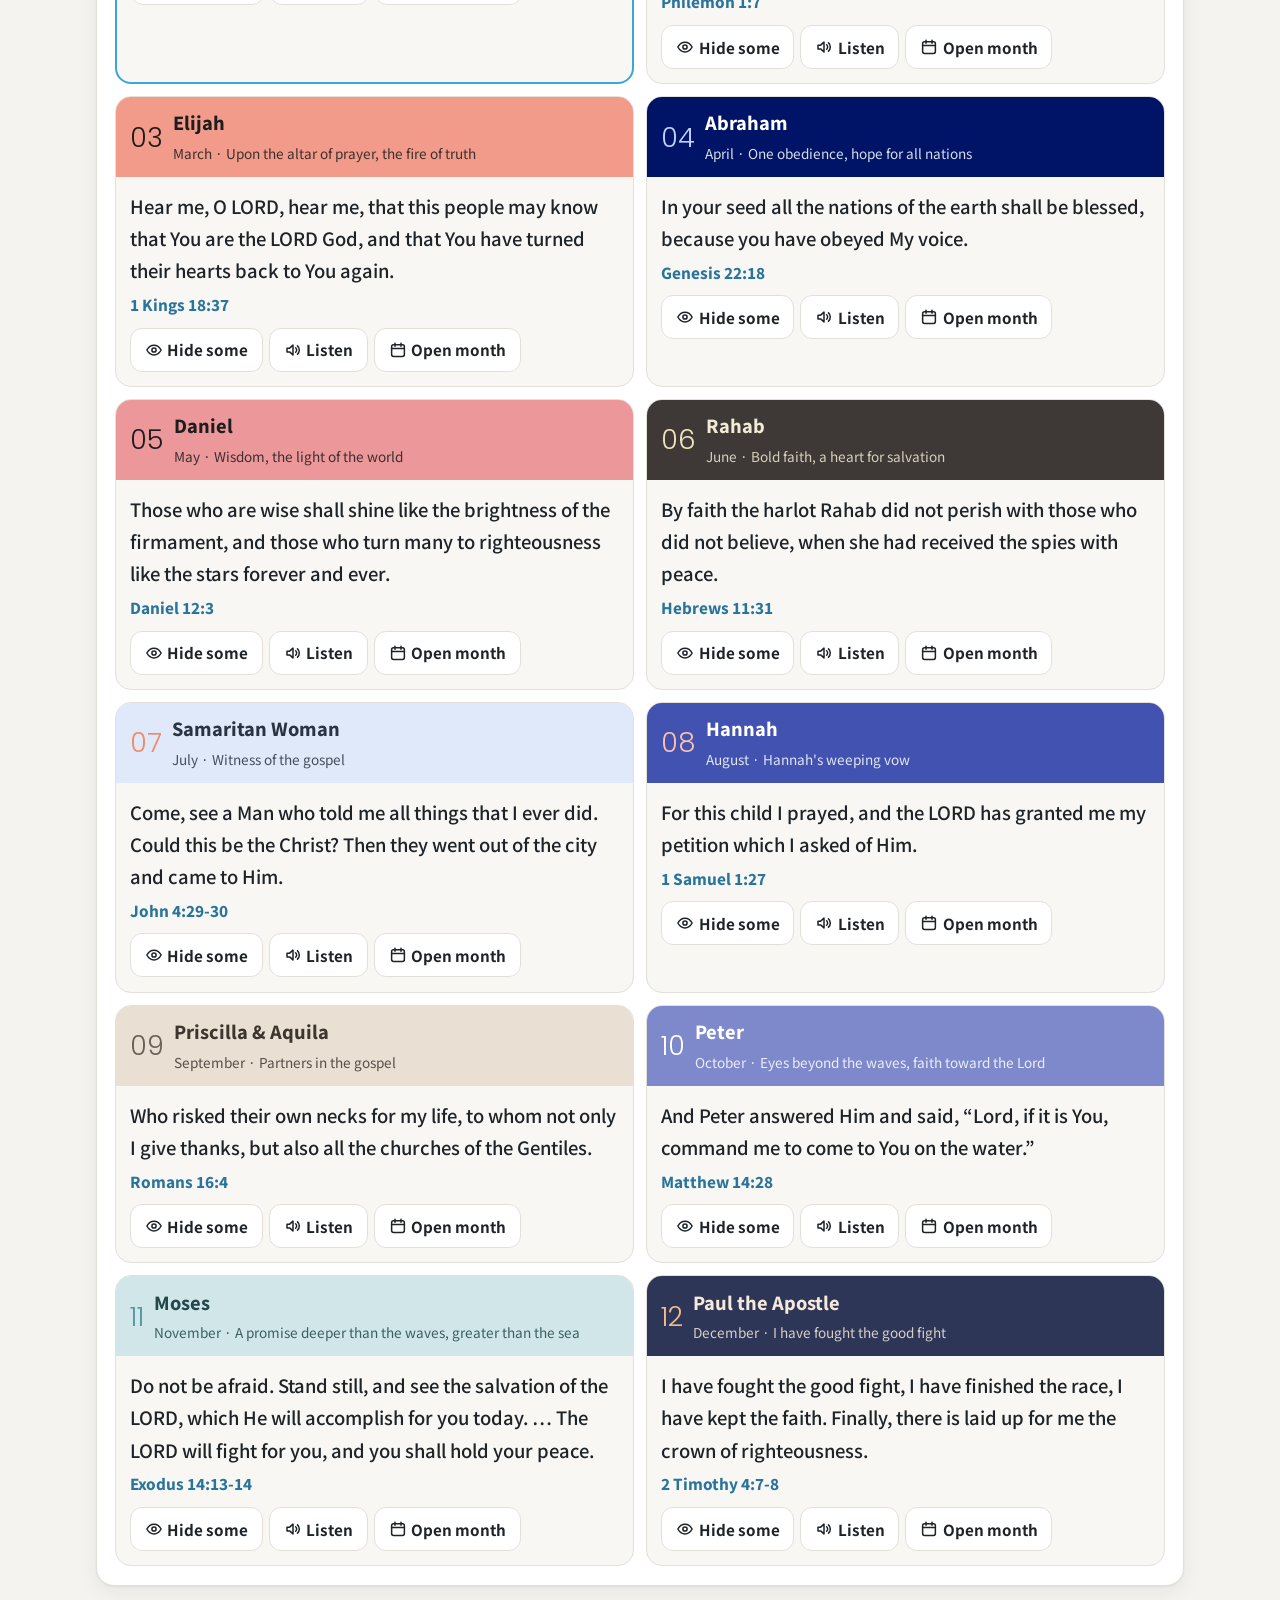
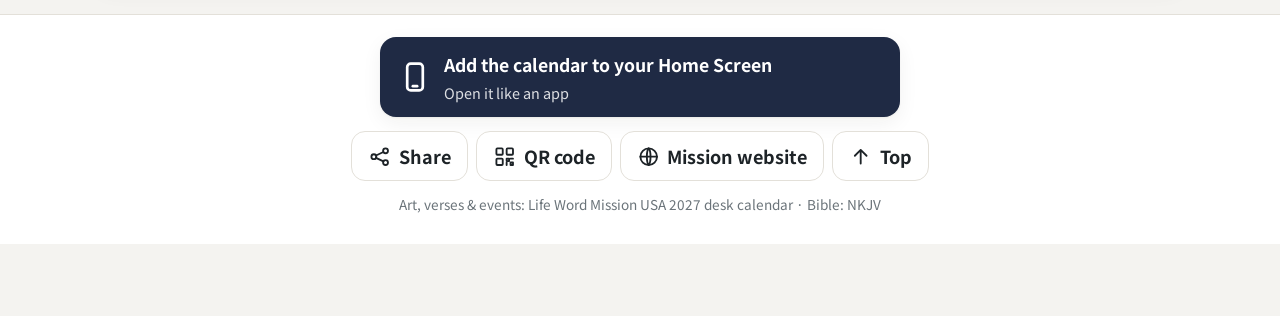
==== commit 670ca6d1: "Wallpaper section after events; icon/thumbnail cards and switches for wallpaper settings Co-Authored" ====
--- a/index.html
+++ b/index.html
@@ -16,7 +16,7 @@
   <meta name="twitter:card" content="summary_large_image">
   <meta name="robots" content="noindex, nofollow">
   <meta http-equiv="Cache-Control" content="no-cache">
-  <meta name="build" content="20261119094654">
+  <meta name="build" content="20261119180951">
   <meta name="theme-color" content="#1f2a44">
   <link rel="manifest" href="manifest.webmanifest">
   <link rel="icon" href="favicon-32.png" type="image/png" sizes="32x32">
@@ -29,11 +29,11 @@
   <link rel="preconnect" href="https://fonts.googleapis.com">
   <link rel="preconnect" href="https://fonts.gstatic.com" crossorigin>
   <link href="https://fonts.googleapis.com/css2?family=Great+Vibes&family=Noto+Sans+KR:wght@400;500;700;800&family=Poppins:wght@200;300;500;600&display=swap" rel="stylesheet">
-  <link rel="stylesheet" href="styles.css?v=20261119094654">
+  <link rel="stylesheet" href="styles.css?v=20261119180951">
   <script>
     (function () { try { var m = localStorage.getItem('cal_theme') || ((document.cookie.match(/(?:^|;\s*)cal_theme=(light|dark)/) || [])[1]); if (m === 'light' || m === 'dark') document.documentElement.setAttribute('data-theme', m); } catch (e) {} })();
   </script>
-  <script src="data.js?v=20261119094654"></script>
+  <script src="data.js?v=20261119180951"></script>
 </head>
 <body>
   <a class="skip" href="#main">본문으로</a>
@@ -133,12 +133,6 @@
     </div>
 
     <!-- 배경화면 만들기 -->
-    <section class="card verses" id="sec-verse" aria-labelledby="h-verse">
-      <h2 class="eyebrow" id="h-verse"><span class="ico" data-ico="book"></span><span data-i18n="verseTitle"></span></h2>
-      <p class="hint vs-lead" data-i18n="verseLead"></p>
-      <ol class="vs-list" id="vsList"></ol>
-    </section>
-
     <section class="card wall" id="sec-wall" aria-labelledby="h-wall">
       <h2 class="eyebrow" id="h-wall"><span class="ico" data-ico="image"></span><span data-i18n="wallTitle"></span></h2>
       <p class="wall-lead" id="wallLead"></p>
@@ -147,16 +141,17 @@
         <div class="wall-opts">
           <fieldset class="opt">
             <legend data-i18n="kind"></legend>
-            <div class="chips" id="kindSeg"></div>
-          </fieldset>
-
-          <label class="sel monthsel"><span data-i18n="whichMonth"></span>
-            <select id="wallMonth"></select>
-          </label>
+            <div class="tiles two" id="kindSeg"></div>
+          </fieldset>
+
+          <fieldset class="opt">
+            <legend data-i18n="whichMonth"></legend>
+            <div class="strip wallmo" id="wallMo" role="tablist"></div>
+          </fieldset>
 
           <fieldset class="opt">
             <legend data-i18n="device"></legend>
-            <div class="chips" id="devSeg"></div>
+            <div class="tiles four" id="devSeg"></div>
             <label class="sel"><span data-i18n="size"></span>
               <select id="sizeSel"></select>
             </label>
@@ -164,20 +159,22 @@
 
           <fieldset class="opt" id="picOpt">
             <legend data-i18n="picture"></legend>
-            <div class="chips" id="picSeg"></div>
-            <div class="chips fit" id="fitSeg"></div>
+            <div class="tiles three" id="picSeg"></div>
+            <div class="seg2" id="fitSeg"></div>
           </fieldset>
 
           <fieldset class="opt" id="bgOpt">
             <legend data-i18n="background"></legend>
-            <div class="chips" id="bgSeg"></div>
+            <div class="tiles four sw" id="bgSeg"></div>
           </fieldset>
 
           <fieldset class="opt" id="incOpt">
             <legend data-i18n="include"></legend>
-            <label class="chk"><input type="checkbox" id="optVerse" checked><span data-i18n="optVerse"></span></label>
-            <label class="chk"><input type="checkbox" id="optEvents" checked><span data-i18n="optEvents"></span></label>
-            <label class="chk"><input type="checkbox" id="optLogo" checked><span data-i18n="optLogo"></span></label>
+            <div class="tgs">
+              <label class="tg"><span class="ico" data-ico="book"></span><span class="tg-t" data-i18n="optVerse"></span><input type="checkbox" id="optVerse" checked><span class="tg-sw" aria-hidden="true"></span></label>
+              <label class="tg"><span class="ico" data-ico="calendar"></span><span class="tg-t" data-i18n="optEvents"></span><input type="checkbox" id="optEvents" checked><span class="tg-sw" aria-hidden="true"></span></label>
+              <label class="tg"><span class="ico" data-ico="globe"></span><span class="tg-t" data-i18n="optLogo"></span><input type="checkbox" id="optLogo" checked><span class="tg-sw" aria-hidden="true"></span></label>
+            </div>
           </fieldset>
 
           <div class="wall-actions">
@@ -196,7 +193,7 @@
             </div>
             <div class="wall-loading" id="wallLoading" data-i18n="making"></div>
           </div>
-          <label class="chk small"><input type="checkbox" id="optSafe" checked><span data-i18n="showSafe"></span></label>
+          <label class="tg sm"><span class="tg-t" data-i18n="showSafe"></span><input type="checkbox" id="optSafe" checked><span class="tg-sw" aria-hidden="true"></span></label>
           <div class="pos" id="posBox" hidden>
             <p class="pos-title"><b data-i18n="posTitle"></b><button type="button" class="pos-reset" id="posReset" data-i18n="posReset"></button></p>
             <p class="hint" data-i18n="posHint"></p>
@@ -209,6 +206,12 @@
       </div>
 
       <div class="guide" id="guide"></div>
+    </section>
+
+    <section class="card verses" id="sec-verse" aria-labelledby="h-verse">
+      <h2 class="eyebrow" id="h-verse"><span class="ico" data-ico="book"></span><span data-i18n="verseTitle"></span></h2>
+      <p class="hint vs-lead" data-i18n="verseLead"></p>
+      <ol class="vs-list" id="vsList"></ol>
     </section>
   </main>
 
@@ -278,8 +281,8 @@
 
   <div class="toast" id="toast" role="status" aria-live="polite"></div>
 
-  <script src="icshelp.js?v=20261119094654"></script>
-  <script src="wallpaper.js?v=20261119094654"></script>
-  <script src="app.js?v=20261119094654"></script>
+  <script src="icshelp.js?v=20261119180951"></script>
+  <script src="wallpaper.js?v=20261119180951"></script>
+  <script src="app.js?v=20261119180951"></script>
 </body>
 </html>
--- a/styles.css
+++ b/styles.css
@@ -423,3 +423,58 @@
 .toast { visibility: hidden; position: fixed; left: 50%; bottom: calc(84px + env(safe-area-inset-bottom)); transform: translateX(-50%) translateY(150%); background: #222; color: #fff; padding: .75rem 1.2rem; border-radius: 18px; font-weight: 600; line-height: 1.45; transition: transform .25s; z-index: 60; max-width: min(90vw, 460px); width: max-content; text-align: center; }
 .toast.show { visibility: visible; transform: translateX(-50%) translateY(0); }
 @media print { .bottomnav, .topbar .controls, .wall, .foot { display: none !important; } }
+
+/* ── 배경화면 설정: 아이콘·그림 카드, 스위치 (글자 버튼 대신) ── */
+.wall-opts { counter-reset: st; }
+.opt { margin: 0 0 1.15rem; }
+.opt legend { display: flex; align-items: center; gap: .55rem; margin: 0 0 .6rem; padding: 0; font-weight: 800; font-size: 1.02rem; }
+.opt:not([hidden]) legend::before { counter-increment: st; content: counter(st); display: grid; place-items: center; width: 1.6rem; height: 1.6rem; border-radius: 50%; background: var(--primary); color: var(--primary-ink); font-size: .82rem; font-weight: 800; flex: none; }
+.tiles { display: grid; gap: 8px; grid-template-columns: repeat(2, minmax(0, 1fr)); }
+.tiles.three { grid-template-columns: repeat(3, minmax(0, 1fr)); }
+.tiles.four { grid-template-columns: repeat(4, minmax(0, 1fr)); }
+@media (max-width: 340px) { .tiles.four { grid-template-columns: repeat(2, minmax(0, 1fr)); } }
+html[data-size="3"] .tiles.four { grid-template-columns: repeat(2, minmax(0, 1fr)); }
+.tile { position: relative; display: grid; align-content: center; justify-items: center; gap: 6px; min-width: 0; min-height: 78px; padding: .6rem .3rem; border-radius: 16px; border: 2px solid var(--line); background: var(--surface-2); color: var(--ink-2); cursor: pointer; font-weight: 700; font-size: .82rem; line-height: 1.25; text-align: center; transition: border-color .15s, background .15s, box-shadow .15s, transform .15s; }
+.tile .ico svg { width: 30px; height: 30px; stroke-width: 1.7; }
+.tile.big { min-height: 96px; font-size: .92rem; }
+.tile.big .ico svg { width: 38px; height: 38px; }
+.tile-l { overflow-wrap: anywhere; word-break: keep-all; }
+.tile[aria-pressed="true"] { border-color: var(--primary); color: var(--ink); background: color-mix(in srgb, var(--primary) 9%, var(--surface)); box-shadow: 0 0 0 1px var(--primary), 0 6px 16px color-mix(in srgb, var(--primary) 18%, transparent); }
+.tile[aria-pressed="true"] .ico { color: var(--primary); }
+.tile[aria-pressed="true"]::after { content: ""; position: absolute; top: 6px; right: 6px; width: 18px; height: 18px; border-radius: 50%; background: var(--primary) url("data:image/svg+xml,%3Csvg xmlns='http://www.w3.org/2000/svg' viewBox='0 0 24 24' fill='none' stroke='white' stroke-width='3.4' stroke-linecap='round' stroke-linejoin='round'%3E%3Cpath d='M6 12.5l4 4 8-9'/%3E%3C/svg%3E") center / 12px no-repeat; z-index: 2; }
+@media (hover: hover) { .tile:hover { transform: translateY(-1px); border-color: color-mix(in srgb, var(--primary) 50%, var(--line)); } }
+.tile-pic { position: relative; display: block; width: 100%; aspect-ratio: 1 / 1.05; border-radius: 10px; overflow: hidden; background: var(--line); }
+.tiles.sw .tile-pic { aspect-ratio: 3 / 4; }
+.tile-pic img { display: block; width: 100%; height: 100%; object-fit: cover; }
+.tile-pic.blur img { filter: blur(3px) brightness(.9) saturate(1.15); transform: scale(1.2); }
+.mini-card { position: absolute; left: 18%; right: 18%; top: 36%; height: 34%; border-radius: 5px; background: rgba(255, 255, 255, .92); box-shadow: 0 2px 6px rgba(0, 0, 0, .25); background-image: repeating-linear-gradient(90deg, transparent 0 calc(14.28% - 1px), rgba(0,0,0,.12) calc(14.28% - 1px) 14.28%), repeating-linear-gradient(0deg, transparent 0 calc(25% - 1px), rgba(0,0,0,.12) calc(25% - 1px) 25%); }
+/* 맞춤 방식 (분할 버튼) */
+.seg2 { display: grid; grid-template-columns: 1fr 1fr; gap: 3px; margin-top: 10px; padding: 3px; border-radius: 14px; background: var(--surface-2); border: 1px solid var(--line); }
+.seg2 button { display: flex; align-items: center; justify-content: center; gap: .4rem; min-height: 48px; padding: 0 .4rem; border: 0; border-radius: 11px; background: transparent; color: var(--ink-2); font-weight: 700; font-size: .88rem; line-height: 1.2; cursor: pointer; }
+.seg2 .ico svg { width: 20px; height: 20px; flex: none; }
+.seg2 button[aria-pressed="true"] { background: var(--surface); color: var(--primary); box-shadow: 0 1px 4px rgba(0, 0, 0, .15), 0 0 0 1.5px var(--primary); }
+/* 월 고르기 (둥근 그림) */
+.strip.wallmo { margin: 0 -1.1rem; padding: 4px 1.1rem 6px; }
+/* 스위치 */
+.tgs { display: grid; gap: 6px; }
+.tg { position: relative; display: flex; align-items: center; gap: .7rem; min-height: 54px; padding: 0 .9rem; border-radius: 14px; border: 1px solid var(--line); background: var(--surface-2); cursor: pointer; }
+.tg .ico svg { width: 22px; height: 22px; color: var(--acc-ink); }
+.tg-t { flex: 1; font-weight: 700; line-height: 1.3; }
+.tg input { position: absolute; inset: 0; width: 100%; height: 100%; margin: 0; opacity: 0; cursor: pointer; }
+.tg-sw { position: relative; flex: none; width: 48px; height: 28px; border-radius: 999px; background: color-mix(in srgb, var(--ink) 22%, var(--surface)); transition: background .2s; }
+.tg-sw::after { content: ""; position: absolute; top: 3px; left: 3px; width: 22px; height: 22px; border-radius: 50%; background: #fff; box-shadow: 0 1px 3px rgba(0, 0, 0, .35); transition: transform .2s; }
+.tg input:checked ~ .tg-sw { background: var(--primary); }
+.tg input:checked ~ .tg-sw::after { transform: translateX(20px); }
+.tg input:focus-visible ~ .tg-sw { outline: 3px solid var(--focus); outline-offset: 2px; }
+.tg.sm { min-height: 44px; width: 100%; max-width: 420px; background: transparent; border-style: dashed; }
+.tg.sm .tg-t { font-size: .9rem; font-weight: 600; color: var(--ink-2); }
+.tg.sm .tg-sw { width: 40px; height: 24px; }
+.tg.sm .tg-sw::after { width: 18px; height: 18px; }
+.tg.sm input:checked ~ .tg-sw::after { transform: translateX(16px); }
+/* 화면 크기 선택 */
+.sel select { appearance: none; -webkit-appearance: none; padding-right: 2.4rem; background: var(--surface-2) url("data:image/svg+xml,%3Csvg xmlns='http://www.w3.org/2000/svg' viewBox='0 0 24 24' fill='none' stroke='%23888' stroke-width='2.6' stroke-linecap='round' stroke-linejoin='round'%3E%3Cpath d='M6 9l6 6 6-6'/%3E%3C/svg%3E") right .75rem center / 18px no-repeat; }
+/* 내 달력에 넣기: 탭에도 아이콘 */
+.ics-tabs button { display: inline-flex; align-items: center; gap: .35rem; border-radius: 12px; }
+.ics-tabs .ico svg { width: 18px; height: 18px; }
+.ics-tabs button[aria-selected="true"] .ico { color: inherit; }
+.help-toggle { border-style: solid; background: color-mix(in srgb, var(--m-acc) 8%, var(--surface)); }
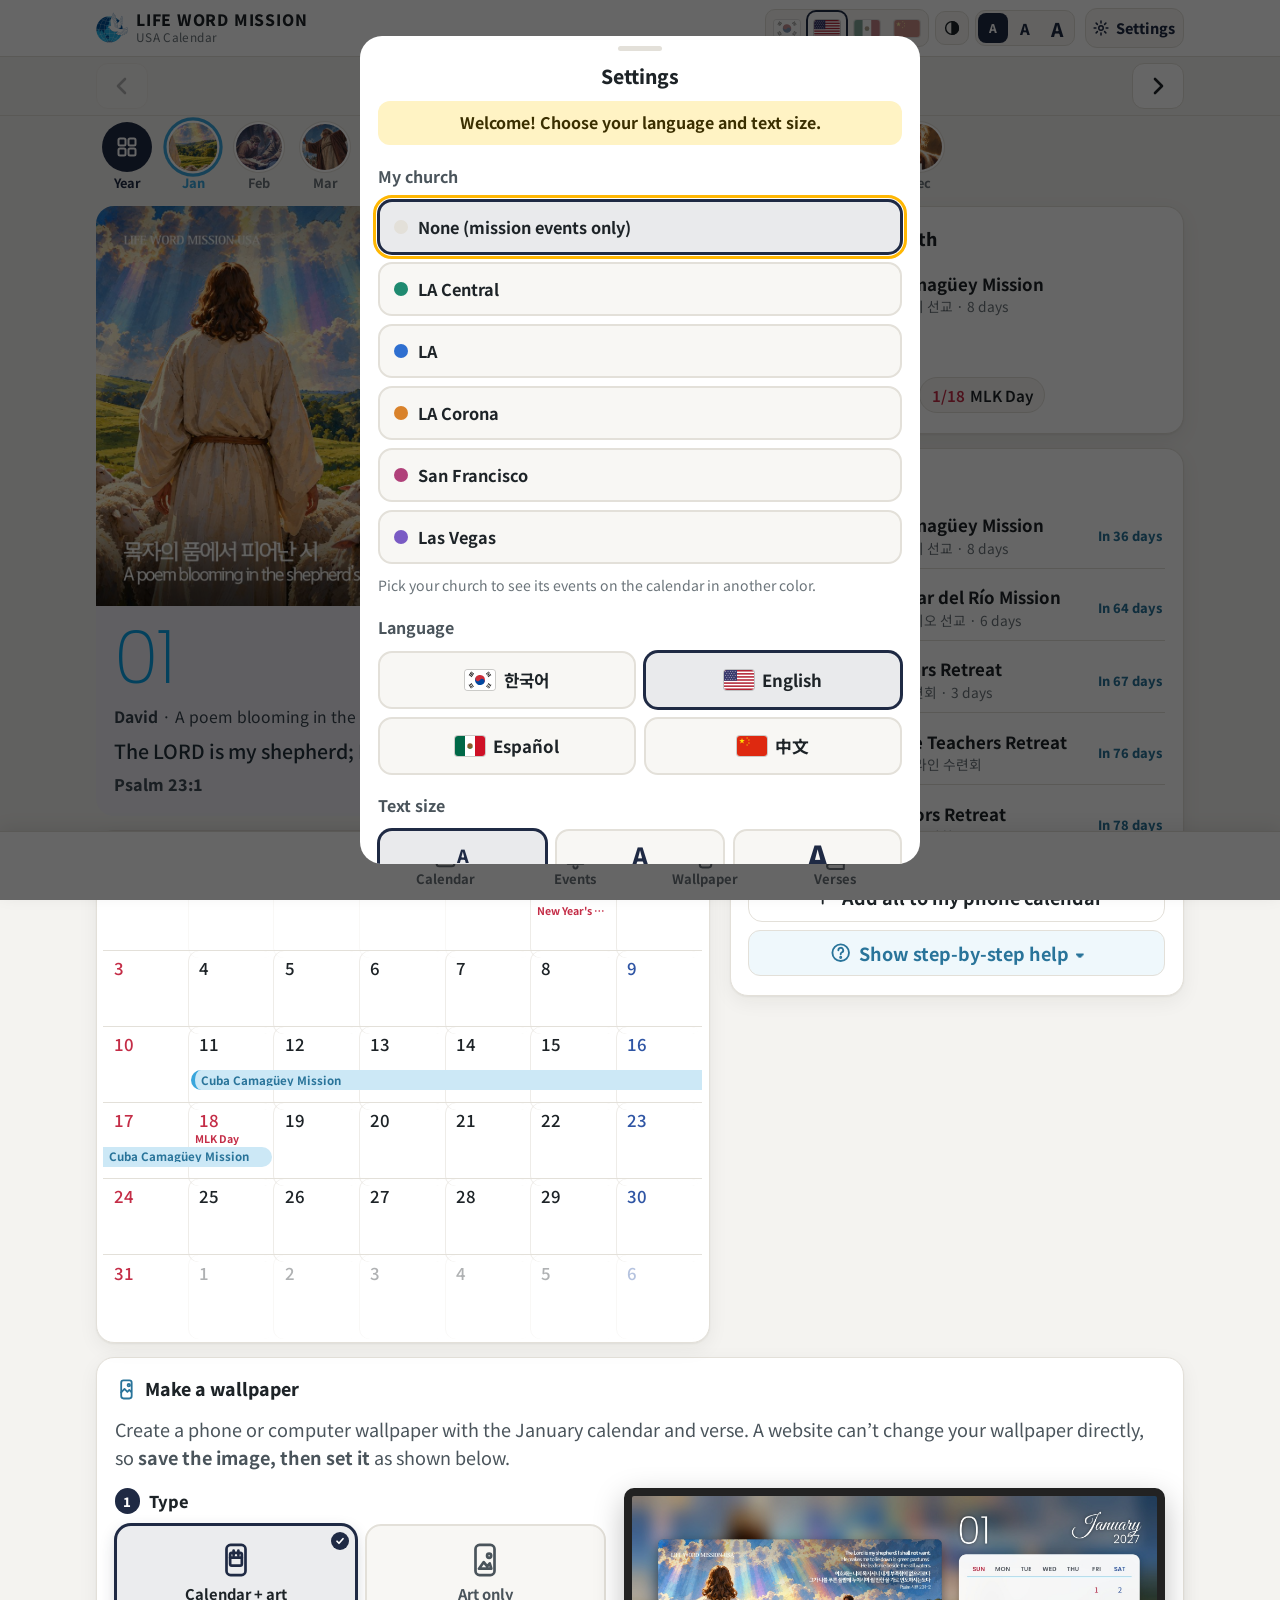
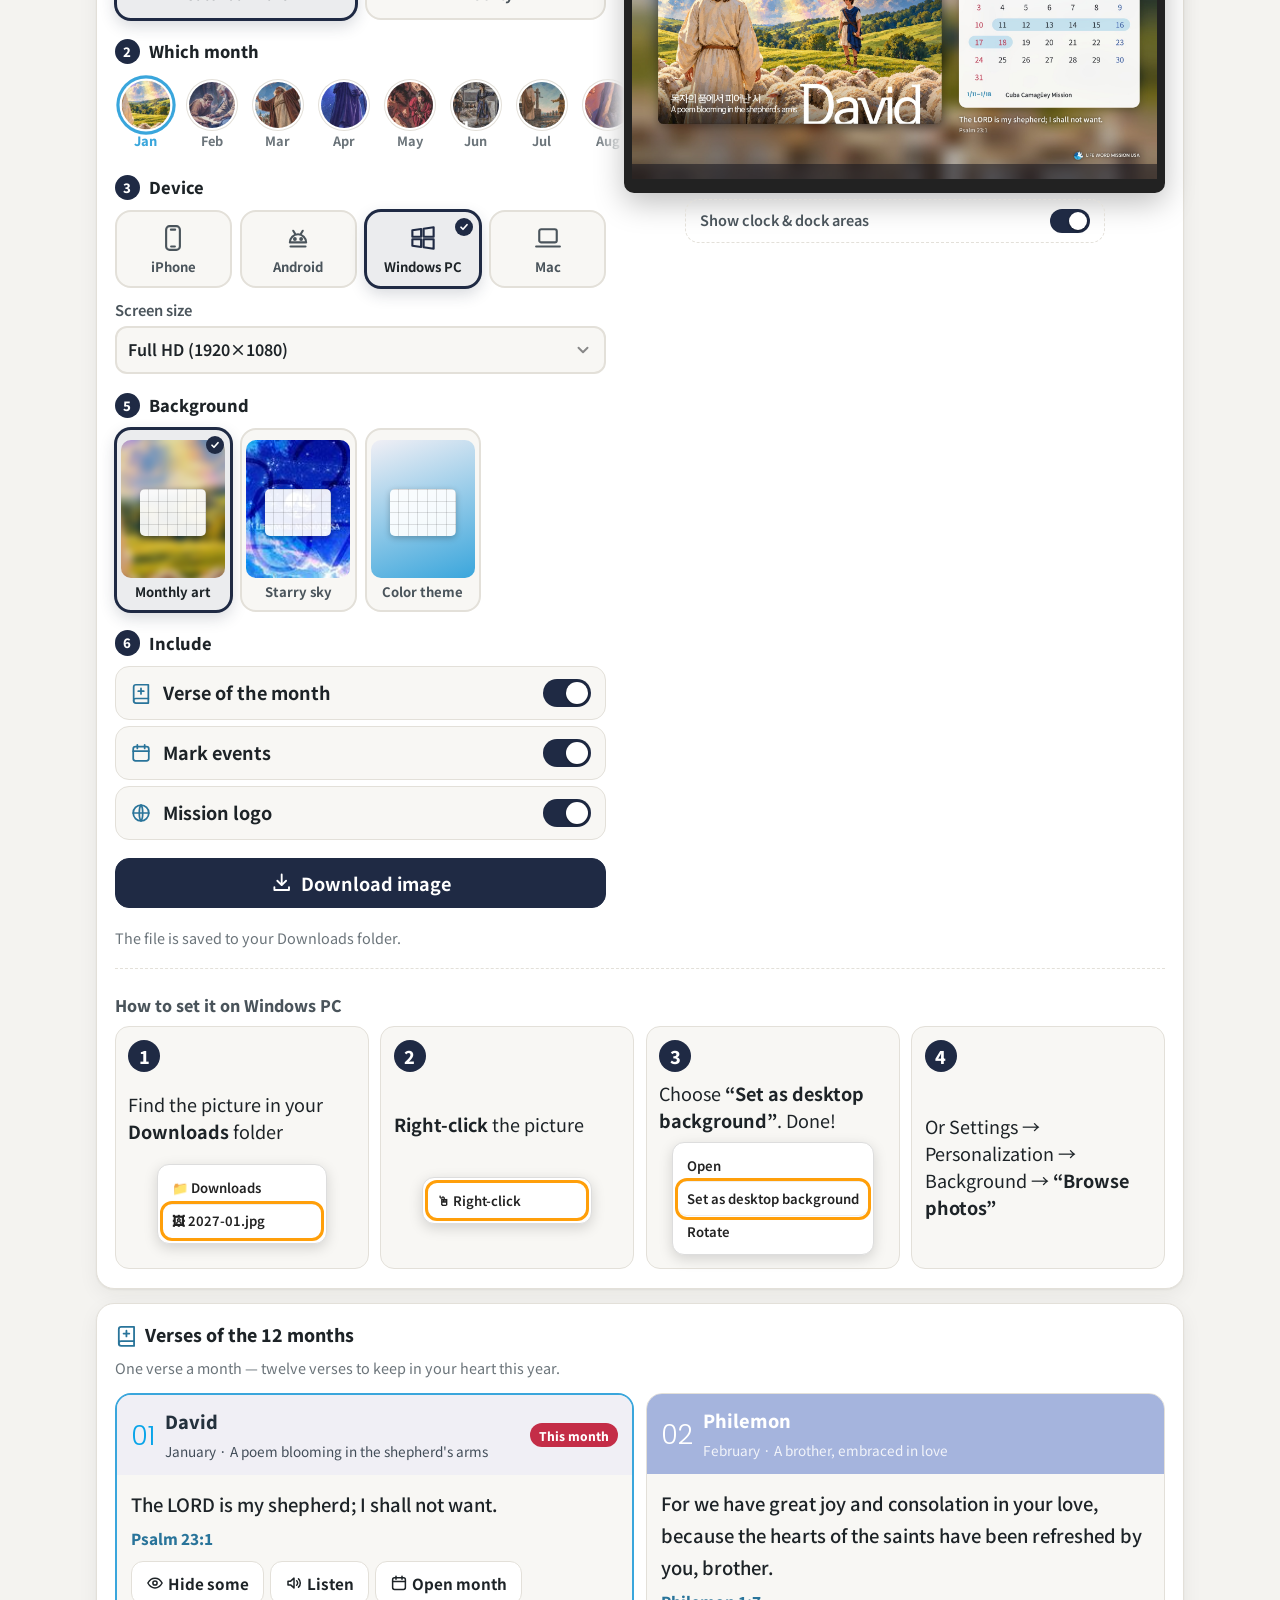
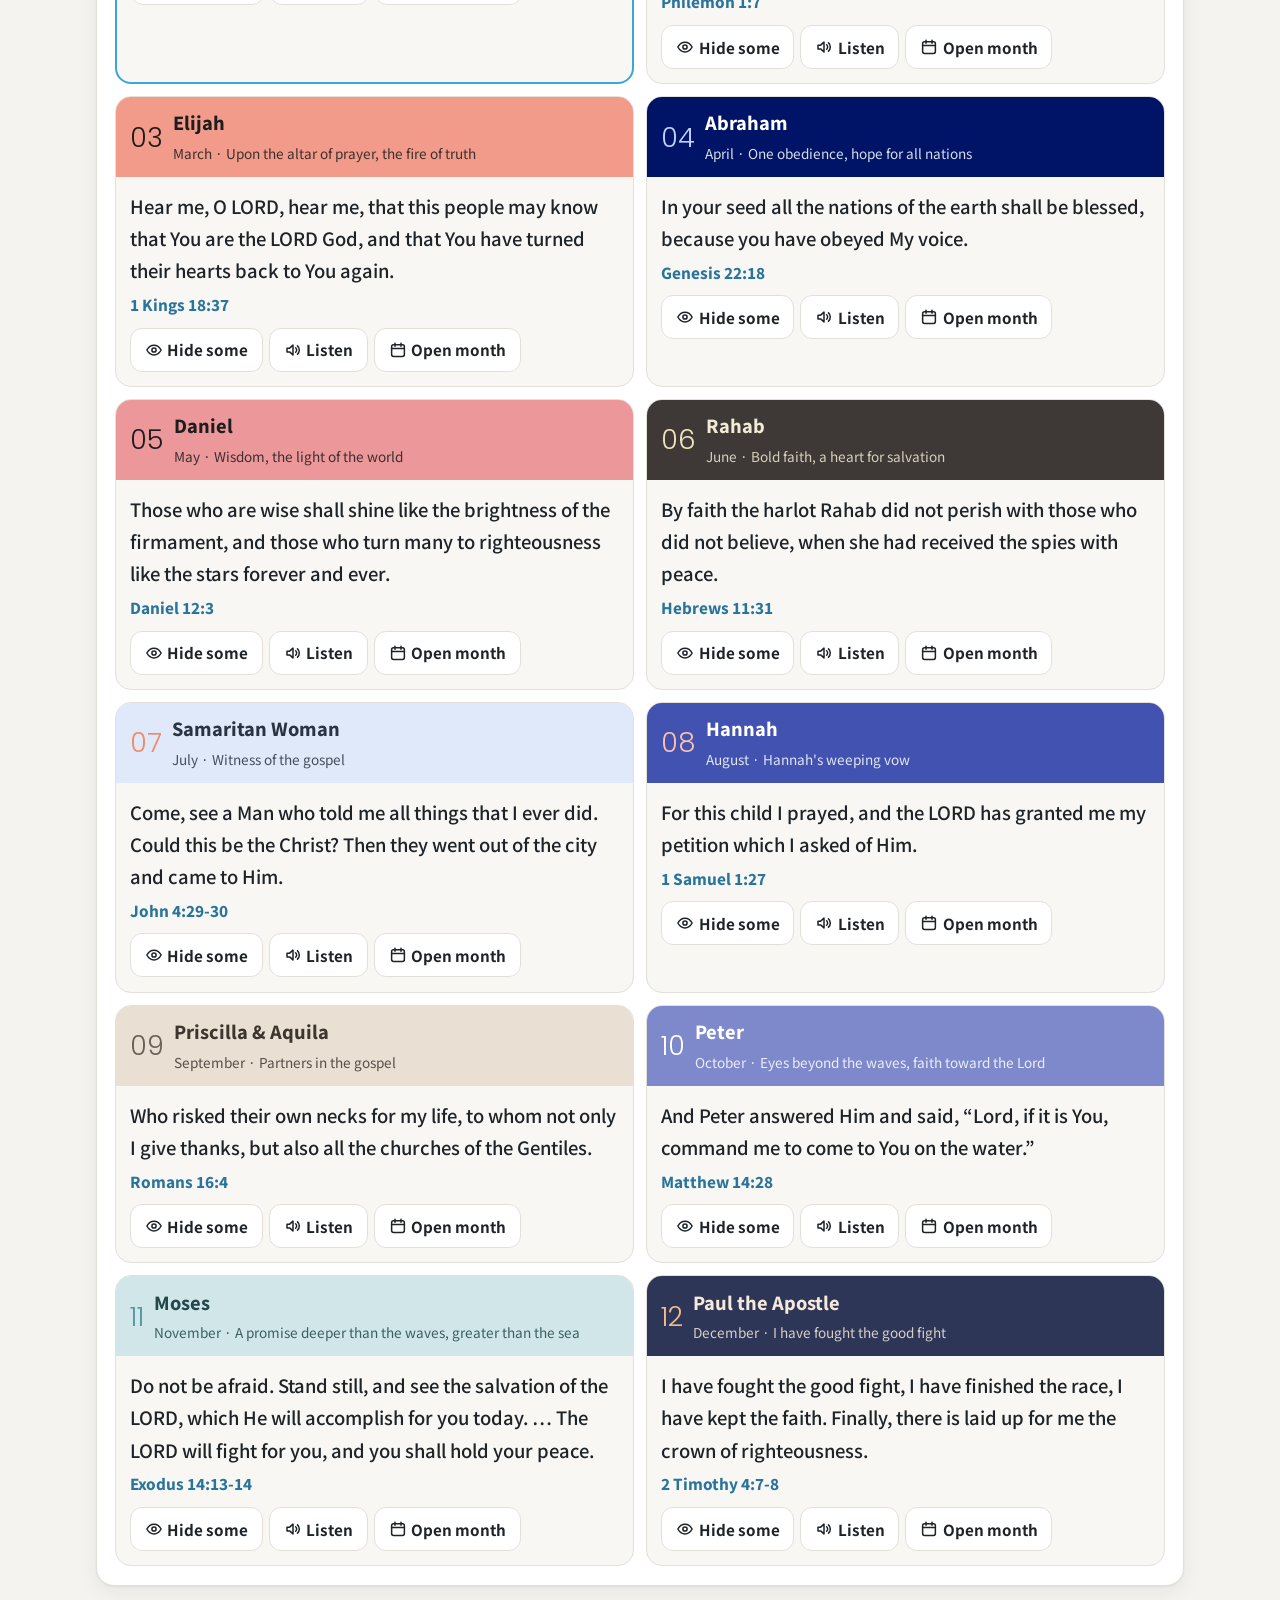
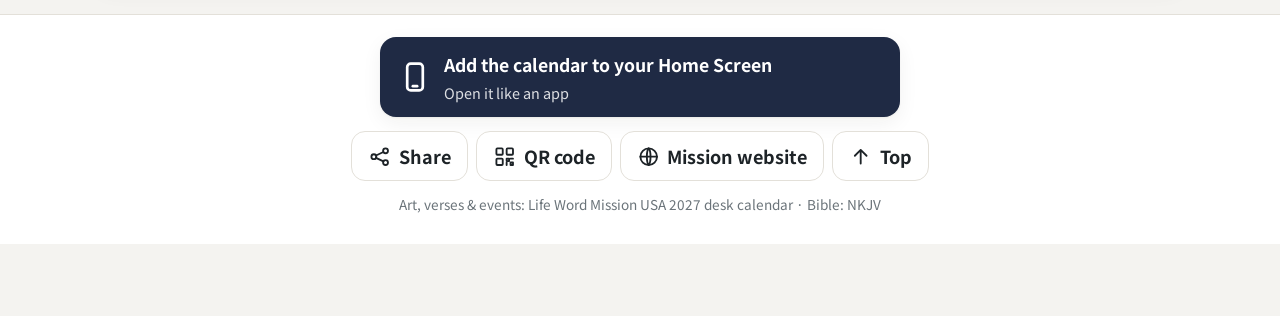
==== commit b5a82223: "Header: LIFE WORD MISSION with small 'USA Calendar' subtitle Co-Authored-By: Claude Sonnet 5.5 <nore" ====
--- a/index.html
+++ b/index.html
@@ -16,7 +16,7 @@
   <meta name="twitter:card" content="summary_large_image">
   <meta name="robots" content="noindex, nofollow">
   <meta http-equiv="Cache-Control" content="no-cache">
-  <meta name="build" content="20261119180951">
+  <meta name="build" content="20261119181936">
   <meta name="theme-color" content="#1f2a44">
   <link rel="manifest" href="manifest.webmanifest">
   <link rel="icon" href="favicon-32.png" type="image/png" sizes="32x32">
@@ -29,11 +29,11 @@
   <link rel="preconnect" href="https://fonts.googleapis.com">
   <link rel="preconnect" href="https://fonts.gstatic.com" crossorigin>
   <link href="https://fonts.googleapis.com/css2?family=Great+Vibes&family=Noto+Sans+KR:wght@400;500;700;800&family=Poppins:wght@200;300;500;600&display=swap" rel="stylesheet">
-  <link rel="stylesheet" href="styles.css?v=20261119180951">
+  <link rel="stylesheet" href="styles.css?v=20261119181936">
   <script>
     (function () { try { var m = localStorage.getItem('cal_theme') || ((document.cookie.match(/(?:^|;\s*)cal_theme=(light|dark)/) || [])[1]); if (m === 'light' || m === 'dark') document.documentElement.setAttribute('data-theme', m); } catch (e) {} })();
   </script>
-  <script src="data.js?v=20261119180951"></script>
+  <script src="data.js?v=20261119181936"></script>
 </head>
 <body>
   <a class="skip" href="#main">본문으로</a>
@@ -281,8 +281,8 @@
 
   <div class="toast" id="toast" role="status" aria-live="polite"></div>
 
-  <script src="icshelp.js?v=20261119180951"></script>
-  <script src="wallpaper.js?v=20261119180951"></script>
-  <script src="app.js?v=20261119180951"></script>
+  <script src="icshelp.js?v=20261119181936"></script>
+  <script src="wallpaper.js?v=20261119181936"></script>
+  <script src="app.js?v=20261119181936"></script>
 </body>
 </html>
--- a/styles.css
+++ b/styles.css
@@ -65,8 +65,8 @@
 .topbar-inner { max-width: 1120px; margin: 0 auto; padding: 8px 16px; display: flex; align-items: center; justify-content: space-between; gap: 6px 10px; flex-wrap: wrap; }
 .brand { display: flex; align-items: center; gap: 8px; min-width: 0; }
 .brand img { border-radius: 8px; flex: none; width: 32px; height: 32px; }
-.brand-name { font-weight: 800; font-size: 1.02rem; line-height: 1.2; }
-.brand-sub { font-size: .78rem; color: var(--muted); line-height: 1.2; }
+.brand-name { font-weight: 800; font-size: .98rem; line-height: 1.15; letter-spacing: .05em; white-space: nowrap; }
+.brand-sub { font-size: .74rem; color: var(--muted); line-height: 1.2; letter-spacing: .03em; margin-top: 1px; }
 /* 상단 설정 버튼: 작게 (국기 · 화면모드 · 글씨 크기) */
 .controls { display: flex; align-items: center; gap: 6px; margin-left: auto; }
 .seg { display: inline-flex; gap: 2px; background: var(--surface-2); border: 1px solid var(--line); border-radius: 10px; padding: 2px; }
@@ -138,7 +138,8 @@
 #setDone { margin-top: 1rem; min-height: 54px; font-size: 1.1rem; }
 .size-hint { position: sticky; top: var(--topbar-h, 66px); z-index: 18; display: flex; align-items: center; justify-content: space-between; gap: 10px; padding: 10px 16px; background: #fff3c4; color: #3b2f00; font-weight: 700; font-size: 16px; line-height: 1.4; border-bottom: 1px solid #e6d58a; }
 .size-hint button { flex: none; min-height: 40px; padding: 0 14px; border-radius: 10px; border: 0; background: #3b2f00; color: #fff3c4; font-weight: 800; cursor: pointer; }
-@media (max-width: 420px) { .brand-sub { display: none; } }
+html[data-size="3"] .brand-name { font-size: .84rem; letter-spacing: .03em; }
+@media (max-width: 360px) { .brand-name { font-size: .86rem; letter-spacing: .03em; } .brand-sub { font-size: .7rem; } html[data-size="3"] .brand-name { font-size: .62rem; letter-spacing: .01em; } html[data-size="3"] .brand-sub { font-size: .56rem; } html[data-size="2"] .brand-name { font-size: .72rem; } }
 @media (max-width: 360px) { .topbar-inner { padding: 6px 10px; } .seg button { width: 34px; } }
 
 /* ── 달 이동 막대 ── */
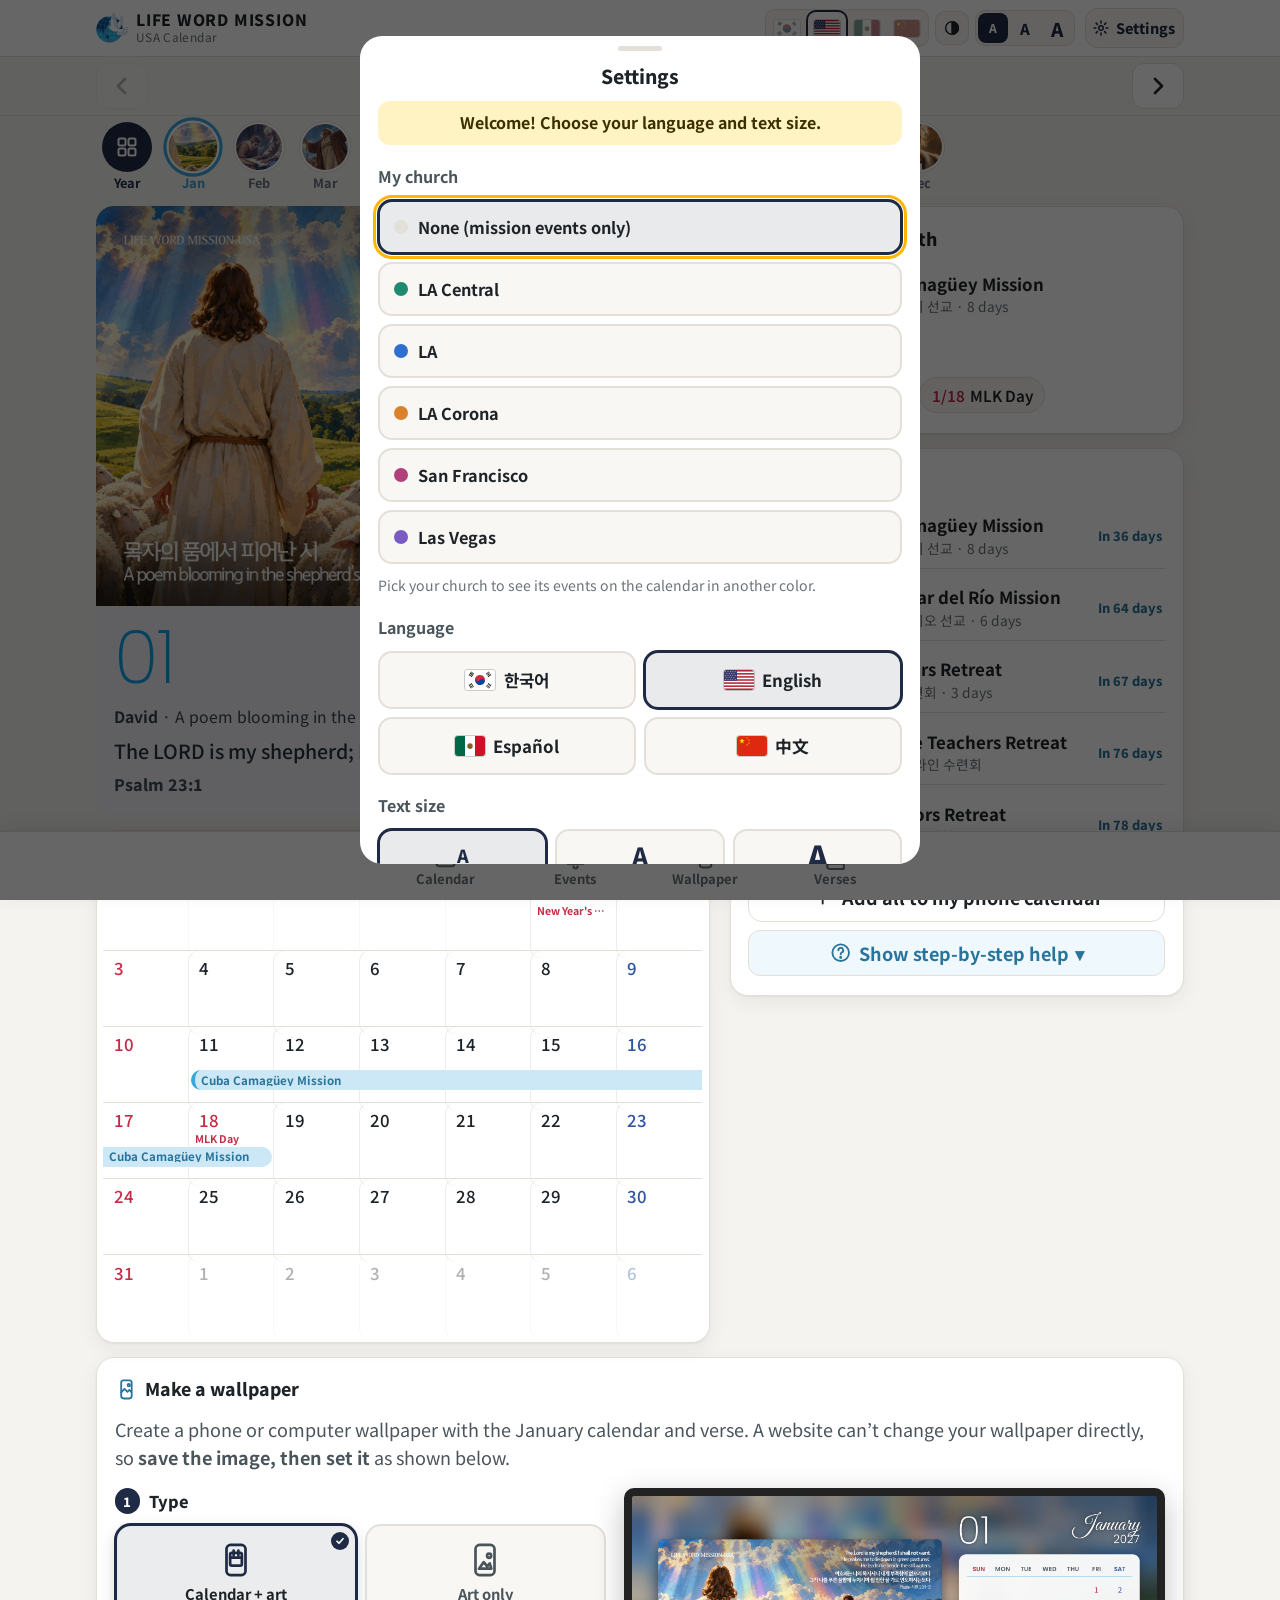
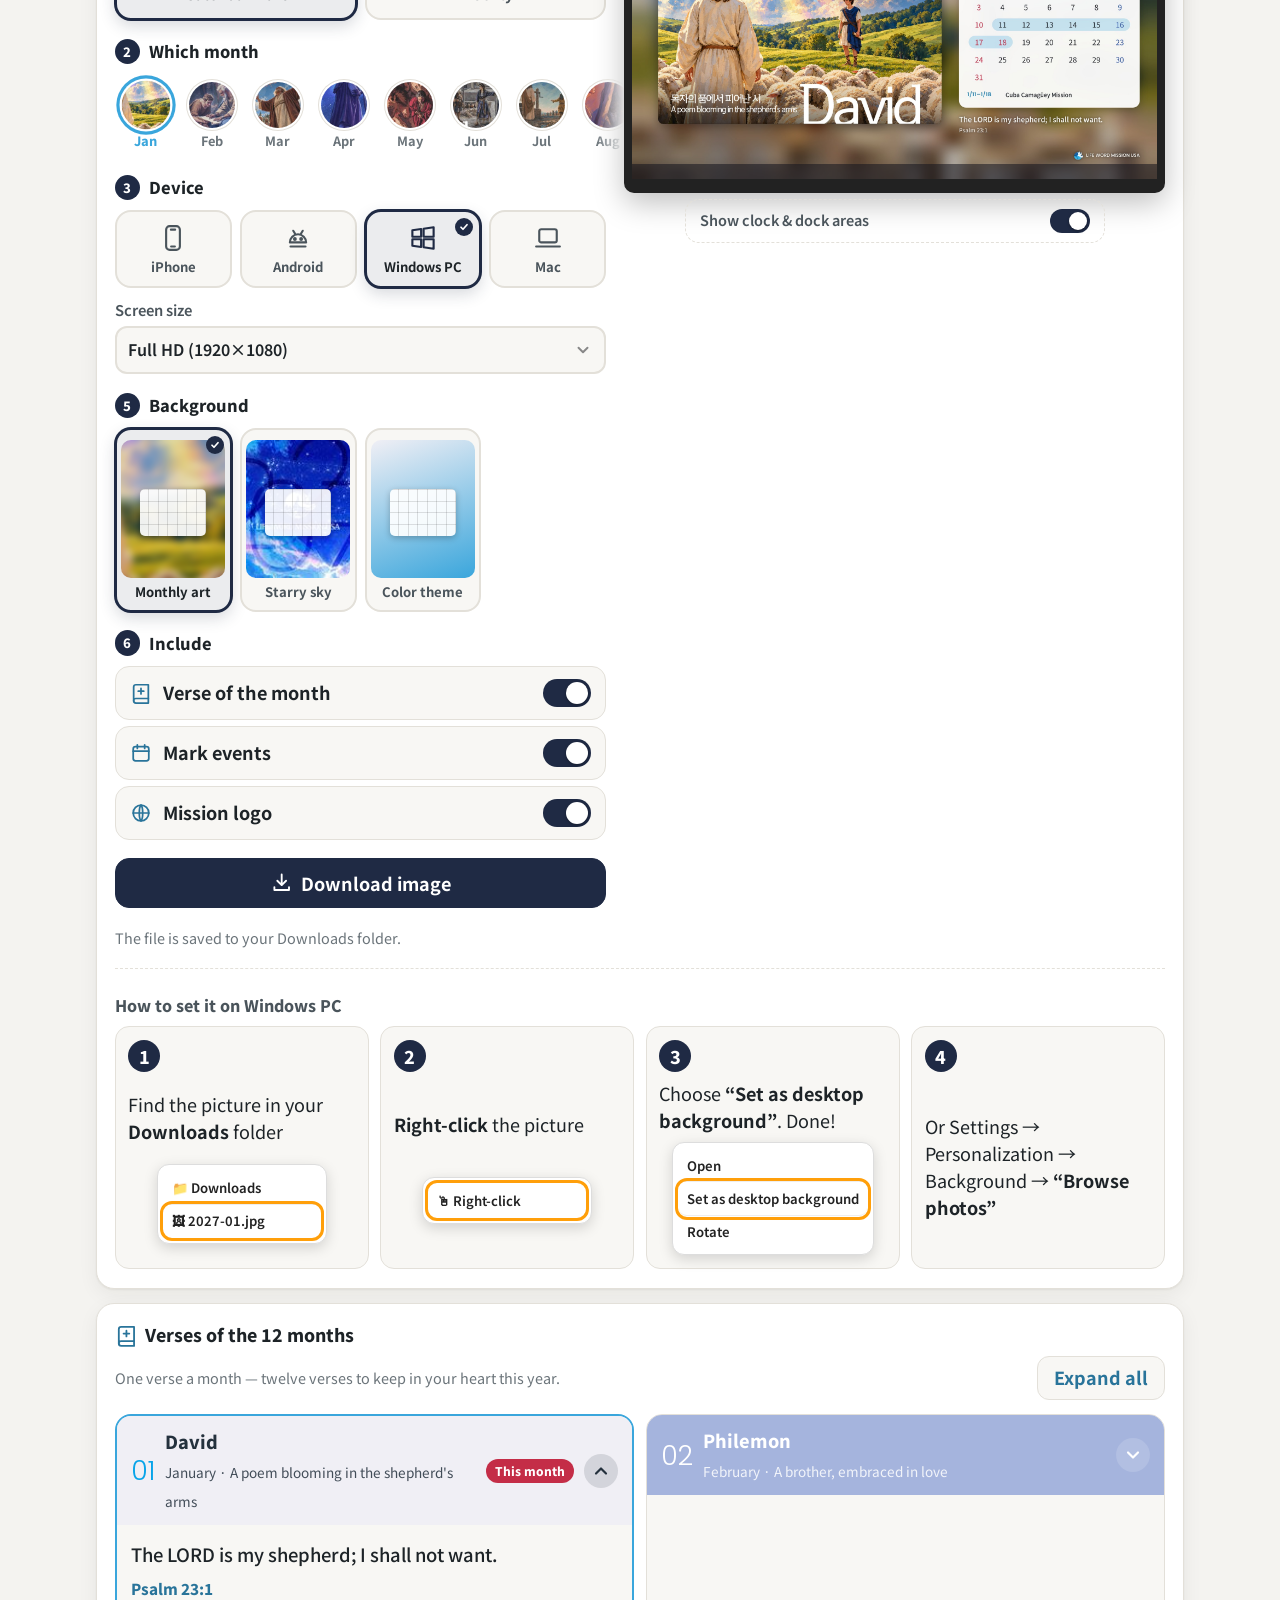
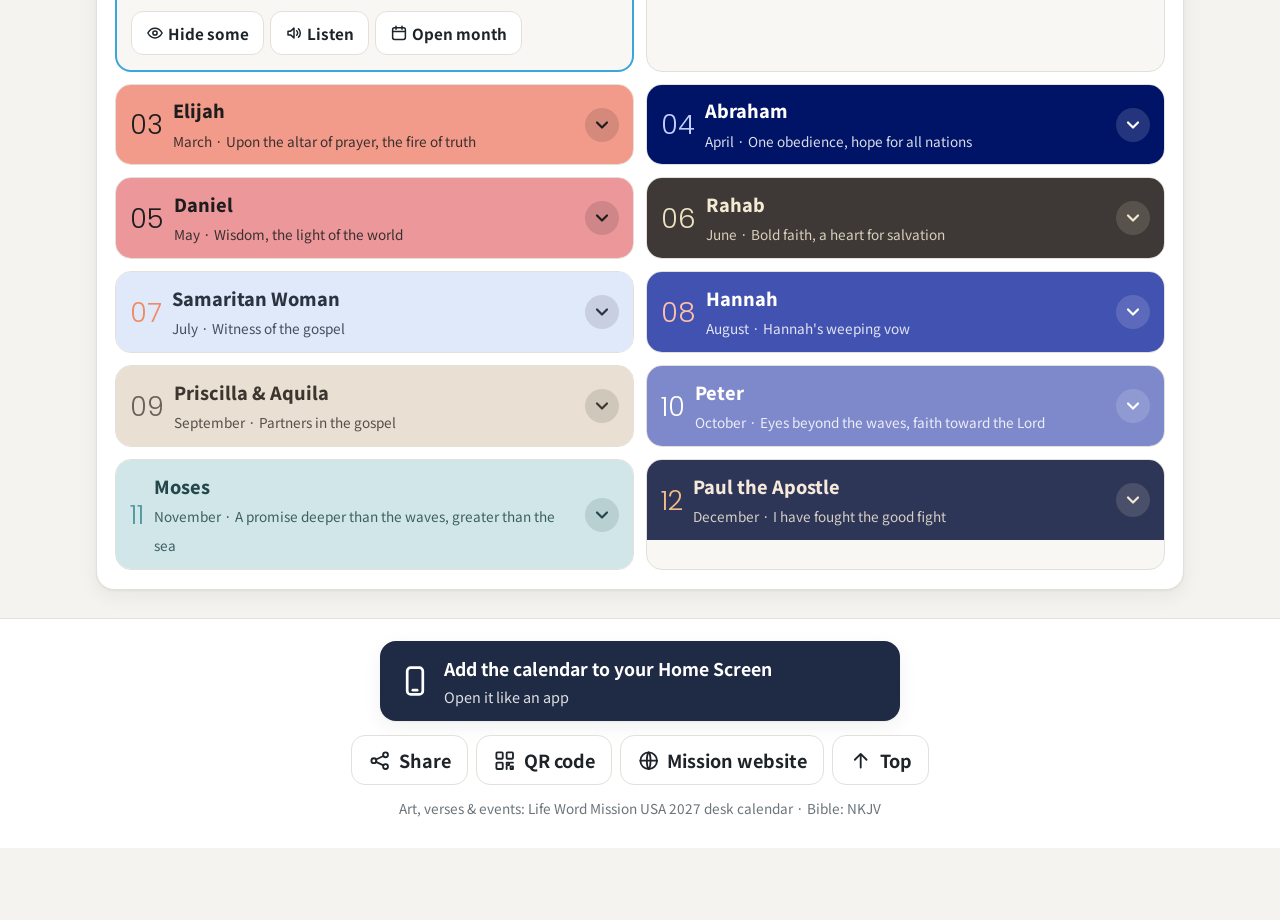
==== commit 103b8bd9: "Collapsible verse cards, only the current month open Co-Authored-By: Claude Sonnet 5.5 <noreply@anth" ====
--- a/index.html
+++ b/index.html
@@ -16,7 +16,7 @@
   <meta name="twitter:card" content="summary_large_image">
   <meta name="robots" content="noindex, nofollow">
   <meta http-equiv="Cache-Control" content="no-cache">
-  <meta name="build" content="20261119181936">
+  <meta name="build" content="20261119191551">
   <meta name="theme-color" content="#1f2a44">
   <link rel="manifest" href="manifest.webmanifest">
   <link rel="icon" href="favicon-32.png" type="image/png" sizes="32x32">
@@ -29,11 +29,11 @@
   <link rel="preconnect" href="https://fonts.googleapis.com">
   <link rel="preconnect" href="https://fonts.gstatic.com" crossorigin>
   <link href="https://fonts.googleapis.com/css2?family=Great+Vibes&family=Noto+Sans+KR:wght@400;500;700;800&family=Poppins:wght@200;300;500;600&display=swap" rel="stylesheet">
-  <link rel="stylesheet" href="styles.css?v=20261119181936">
+  <link rel="stylesheet" href="styles.css?v=20261119191551">
   <script>
     (function () { try { var m = localStorage.getItem('cal_theme') || ((document.cookie.match(/(?:^|;\s*)cal_theme=(light|dark)/) || [])[1]); if (m === 'light' || m === 'dark') document.documentElement.setAttribute('data-theme', m); } catch (e) {} })();
   </script>
-  <script src="data.js?v=20261119181936"></script>
+  <script src="data.js?v=20261119191551"></script>
 </head>
 <body>
   <a class="skip" href="#main">본문으로</a>
@@ -210,7 +210,7 @@
 
     <section class="card verses" id="sec-verse" aria-labelledby="h-verse">
       <h2 class="eyebrow" id="h-verse"><span class="ico" data-ico="book"></span><span data-i18n="verseTitle"></span></h2>
-      <p class="hint vs-lead" data-i18n="verseLead"></p>
+      <div class="vs-bar"><p class="hint vs-lead" data-i18n="verseLead"></p><button type="button" class="vs-all" id="vsAll" aria-pressed="false"></button></div>
       <ol class="vs-list" id="vsList"></ol>
     </section>
   </main>
@@ -281,8 +281,8 @@
 
   <div class="toast" id="toast" role="status" aria-live="polite"></div>
 
-  <script src="icshelp.js?v=20261119181936"></script>
-  <script src="wallpaper.js?v=20261119181936"></script>
-  <script src="app.js?v=20261119181936"></script>
+  <script src="icshelp.js?v=20261119191551"></script>
+  <script src="wallpaper.js?v=20261119191551"></script>
+  <script src="app.js?v=20261119191551"></script>
 </body>
 </html>
--- a/styles.css
+++ b/styles.css
@@ -305,11 +305,18 @@
 @media (min-width: 820px) { .vs-list { grid-template-columns: repeat(2, minmax(0, 1fr)); } }
 .vs { border-radius: 16px; border: 1px solid var(--line); background: var(--surface-2); overflow: hidden; }
 .vs.cur { border: 2px solid var(--c); }
-.vs-top { display: flex; align-items: center; gap: 10px; padding: .7rem .9rem; background: var(--bg-c); color: var(--on-c); }
+.vs-top { display: flex; width: 100%; border: 0; text-align: left; font: inherit; cursor: pointer; min-height: 64px; align-items: center; gap: 10px; padding: .7rem .9rem; background: var(--bg-c); color: var(--on-c);}
 .vs-m { font-family: var(--pop); font-weight: 300; font-size: 1.7rem; line-height: 1; color: var(--num-c); }
 .vs-fig { font-weight: 800; }
 .vs-th { font-size: .85rem; opacity: .85; }
-.vs-tag { margin-left: auto; font-size: .75rem; font-weight: 800; padding: .15rem .55rem; border-radius: 999px; background: var(--red); color: #fff; white-space: nowrap; }
+.vs-tt { flex: 1; min-width: 0; }
+.vs-chev { display: grid; place-items: center; width: 34px; height: 34px; border-radius: 50%; background: color-mix(in srgb, var(--on-c) 14%, transparent); flex: none; transition: transform .2s; }
+.vs-chev svg { width: 20px; height: 20px; fill: none; stroke: currentColor; stroke-width: 2.6; stroke-linecap: round; stroke-linejoin: round; }
+.vs-top[aria-expanded="true"] .vs-chev { transform: rotate(180deg); }
+.vs-bar { display: flex; align-items: center; justify-content: space-between; gap: 10px; margin: -.3rem 0 .9rem; flex-wrap: wrap; }
+.vs-bar .vs-lead { margin: 0; flex: 1 1 14rem; }
+.vs-all { min-height: 44px; padding: 0 1rem; border-radius: 12px; border: 1px solid var(--line); background: var(--surface-2); font-weight: 700; color: var(--acc-ink); cursor: pointer; white-space: nowrap; }
+.vs-tag { font-size: .75rem; font-weight: 800; padding: .15rem .55rem; border-radius: 999px; background: var(--red); color: #fff; white-space: nowrap; }
 .vs-body { padding: .8rem .9rem .9rem; }
 .vs-text { margin: 0 0 .35rem; font-size: 1.15rem; line-height: 1.75; font-weight: 500; }
 .vs-text .w { border-radius: 6px; transition: background .15s; }
